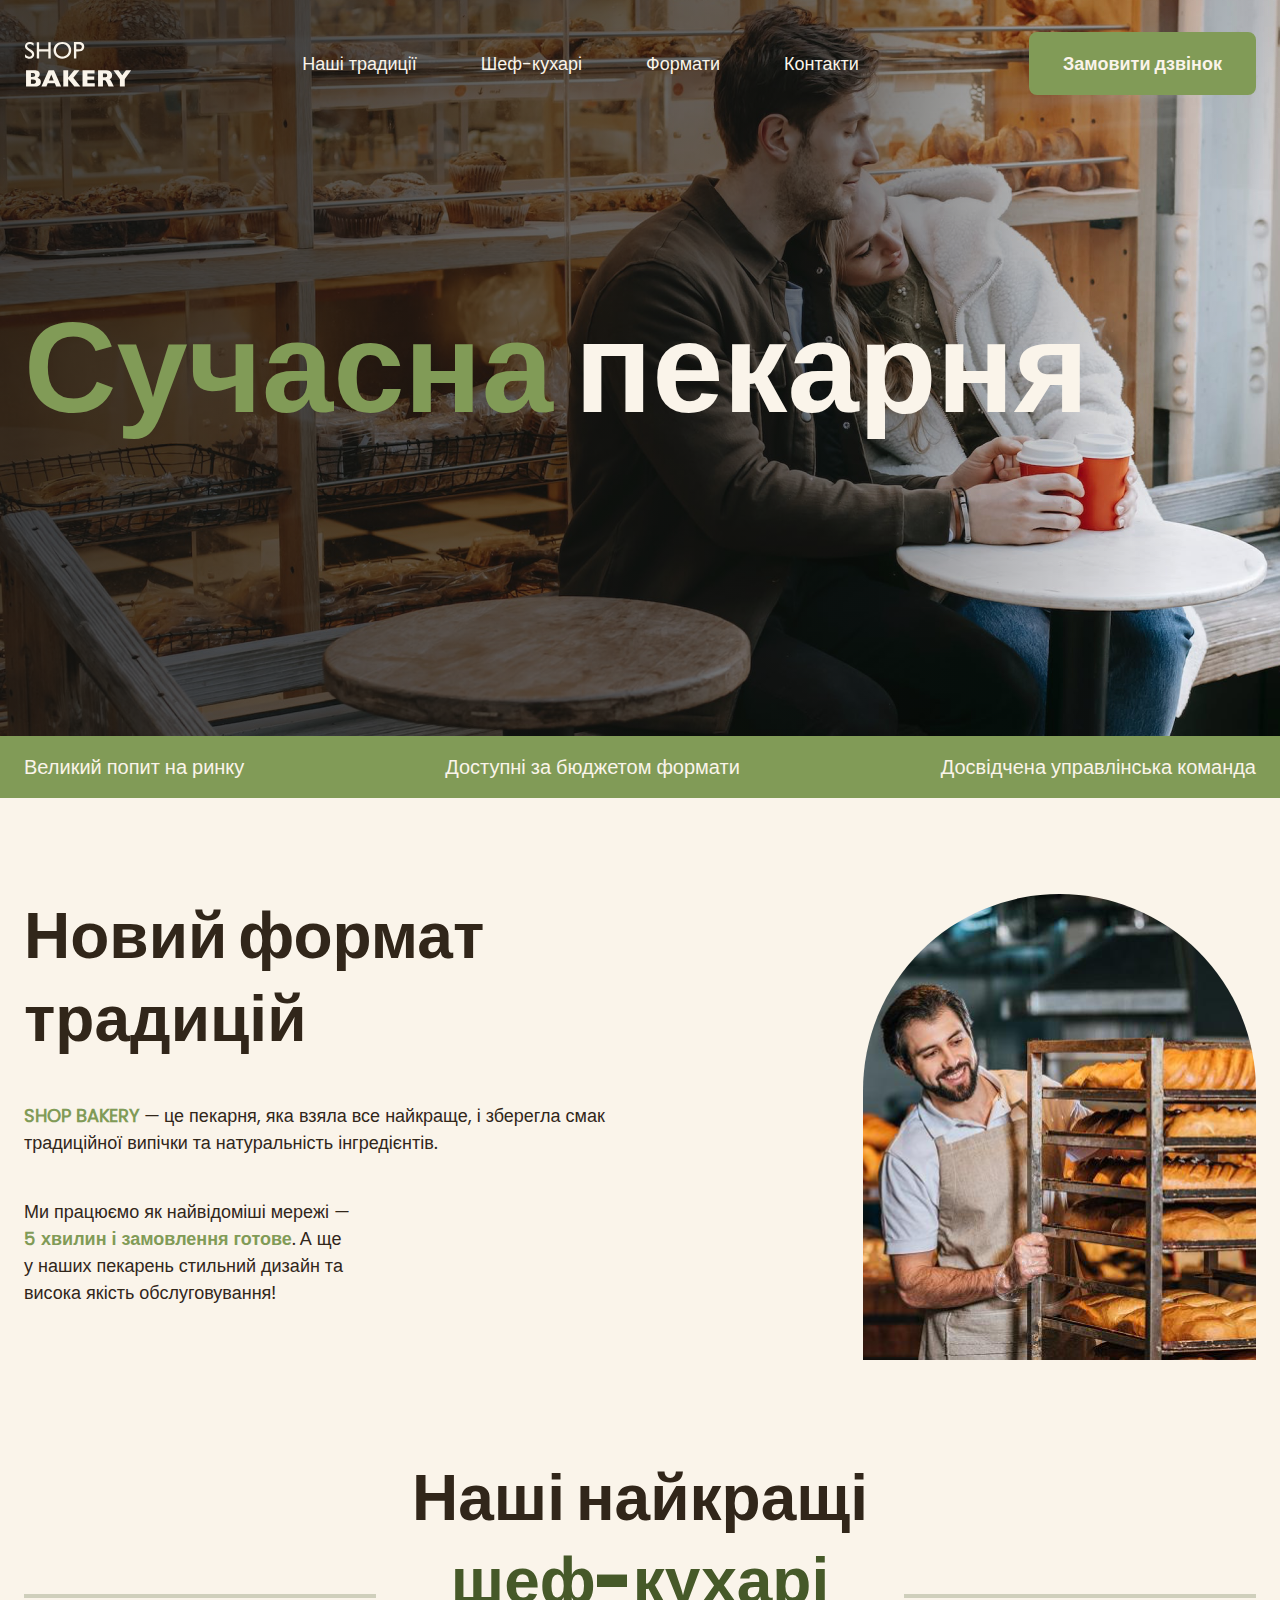
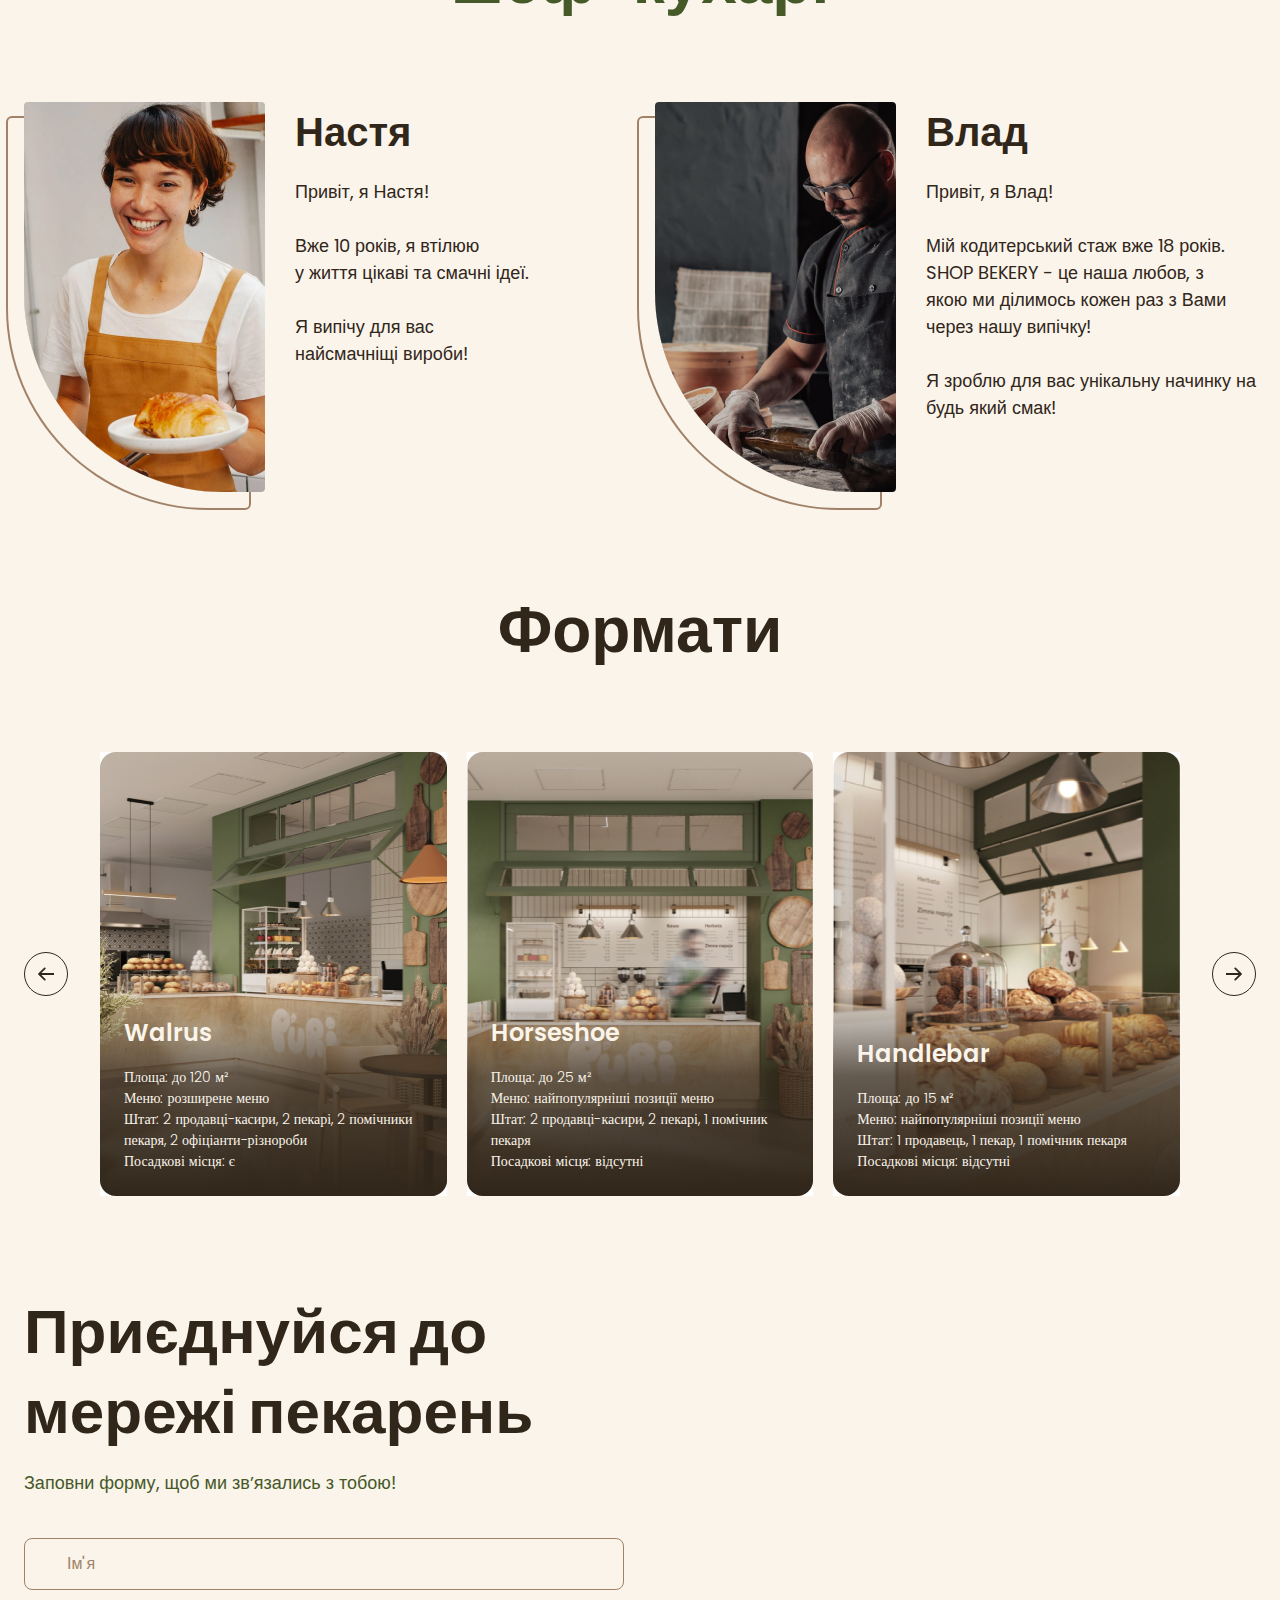
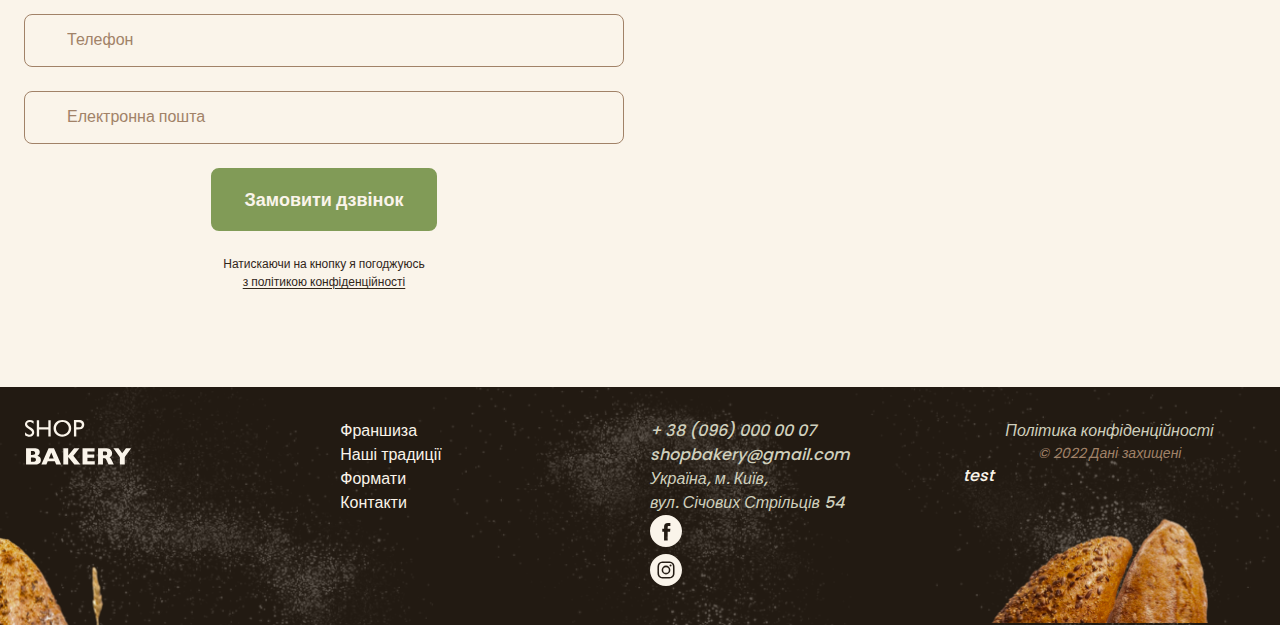
==== index.html @ 49f84b1b "bem methodology for footer section was applyed" ====
<!DOCTYPE html>
<html lang="uk">
  <head>
    <meta charset="UTF-8" />
    <meta http-equiv="X-UA-Compatible" content="IE-edge" />
    <meta name="viewport" content="width=device-width, initial-scale=1.0" />
    <title>Bakery</title>
    <!-- <link rel="stylesheet" href="./css/reset.css" /> -->
    <link rel="stylesheet" href="./css/main.min.css" />
  </head>
  <body>
    <header class="header">
      <div class="container">
        <div class="header__container">
          <nav class="header__nav">
            <a href="/">
              <img src="./images/logo.svg" alt="logo" />
            </a>
            <ul class="header__menu">
              <li class="link">
                <a href="#traditions-section">Наші традиції</a>
              </li>
              <li class="link"><a href="#chefs-section">Шеф-кухарі</a></li>
              <li class="link"><a href="#formats-section">Формати</a></li>
              <li class="link"><a href="#contact-section">Контакти</a></li>
            </ul>
          </nav>
          <button class="button modal-button-open" type="button">
            Замовити дзвінок
          </button>
        </div>
      </div>
    </header>
    <main>
      <section class="hero-section">
        <div class="container">
          <h1 class="hero-section__title">
            <span class="color-brand-light">Сучасна</span> пекарня
          </h1>
        </div>
      </section>
      <section class="advantages-section">
        <div class="container">
          <h2 class="visually-hidden">Наші переваги</h2>
          <ul class="advantages-section__list">
            <li class="advantages-section__item">
              <a href="#">Великий попит на ринку</a>
            </li>
            <li class="advantages-section__item">
              <a href="#">Доступні за бюджетом формати</a>
            </li>
            <li class="advantages-section__item">
              <a href="#">Досвідчена управлінська команда</a>
            </li>
          </ul>
        </div>
      </section>
      <section class="section traditions-section" id="traditions-section">
        <div class="container">
          <div class="traditions-content">
            <div class="traditions-content__text">
              <h2 class="section__title">
                Новий формат традицій
              </h2>
              <p class="section__text traditions-content__text--width600px">
                <span class="color-brand-light uppercase semi-bold"
                  >shop bakery</span
                >
                — це пекарня, яка взяла все найкраще, і зберегла смак
                традиційної випічки та натуральність інгредієнтів.
              </p>
              <p class="section__text traditions-content__text--width330px">
                Ми працюємо як найвідоміші мережі —
                <span class="color-brand-light semi-bold"
                  >5 хвилин і замовлення готове</span
                >. А ще у наших пекарень стильний дизайн та висока якість
                обслуговування!
              </p>
            </div>
            <img
              class="traditions-content__image"
              src="./images/baker-man.png"
              alt="baker-man"
            />
          </div>
        </div>
      </section>
      <section class="section chefs-section" id="chefs-section">
        <div class="container">
          <h2 class="section__title chefs-section__title">
            Наші найкращі <br />
            <span class="chefs-section__title--color-brand-dark"
              >шеф-кухарі</span
            >
          </h2>
          <ul class="section__text chefs-section__list">
            <li class="chefs-section__item">
              <article class="chef-card">
                <img
                  class="chef-card__photo"
                  src="./images/image nastya.jpg"
                  alt="nastya-chef"
                />
                <div>
                  <h3 class="chef-card__title">Настя</h3>
                  <p class="chef-card__text">Привіт, я Настя!</p>
                  <p class="chef-card__text">
                    Вже 10 років, я втілюю <br />
                    у життя цікаві та смачні ідеї.
                  </p>
                  <p class="chef-card__text">
                    Я випічу для вас <br />
                    найсмачніщі вироби!
                  </p>
                </div>
              </article>
            </li>
            <li class="chefs-section__item">
              <article class="chef-card">
                <img
                  class="chef-card__photo"
                  src="./images/image vlad.jpg"
                  alt="vlad-chef"
                />
                <div>
                  <h3 class="chef-card__title">Влад</h3>
                  <p class="chef-card__text">Привіт, я Влад!</p>
                  <p class="chef-card__text">
                    Мій кодитерський стаж вже 18 років. SHOP BEKERY - це наша
                    любов, з <br />
                    якою ми ділимось кожен раз з Вами <br />
                    через нашу випічку!
                  </p>
                  <p class="chef-card__text">
                    Я зроблю для вас унікальну начинку на будь який смак!
                  </p>
                </div>
              </article>
            </li>
          </ul>
        </div>
      </section>
      <section class="section formats-section" id="formats-section">
        <div class="container">
          <h2 class="section__title formats-section__title">Формати</h2>
          <div class="formats-section__container">
            <button class="carousel-button" type="button">
              <svg class="carousel-arrow" width="16" height="16">
                <use href="./images/icons-sprite.svg#icon-arrow"></use>
              </svg>
            </button>
            <ul class="formats-section__list">
              <li class="formats-section__item">
                <article class="format-card">
                  <img
                    class="format-card__image"
                    src="./images/PURI1.jpg"
                    alt="Walrus"
                  />
                  <h4 class="format-card__title" lang="en">Walrus</h4>
                  <ul class="format-card__text">
                    <li>Площа: до 120 м&sup2;</li>
                    <li>Меню: розширене меню</li>
                    <li>
                      Штат: 2 продавці-касири, 2 пекарі, 2 помічники пекаря, 2
                      офіціанти-різнороби
                    </li>
                    <li>Посадкові місця: є</li>
                  </ul>
                </article>
              </li>
              <li class="formats-section__item">
                <article class="format-card">
                  <img
                    class="format-card__image"
                    src="./images/PURI2.jpg"
                    alt="Horseshoe"
                  />
                  <h4 class="format-card__title" lang="en">Horseshoe</h4>
                  <ul class="format-card__text">
                    <li>Площа: до 25 м&sup2;</li>
                    <li>Меню: найпопулярніші позиції меню</li>
                    <li>
                      Штат: 2 продавці-касири, 2 пекарі, 1 помічник пекаря
                    </li>
                    <li>Посадкові місця: відсутні</li>
                  </ul>
                </article>
              </li>
              <li class="formats-section__item">
                <article class="format-card">
                  <img
                    class="format-card__image"
                    src="./images/PURI3.jpg"
                    alt="Handlebar"
                  />
                  <h4 class="format-card__title" lang="en">Handlebar</h4>
                  <ul class="format-card__text">
                    <li>Площа: до 15 м&sup2;</li>
                    <li>Меню: найпопулярніші позиції меню</li>
                    <li>Штат: 1 продавець, 1 пекар, 1 помічник пекаря</li>
                    <li>Посадкові місця: відсутні</li>
                  </ul>
                </article>
              </li>
            </ul>
            <button class="carousel-button next" type="button">
              <svg class="carousel-arrow" width="16" height="16">
                <use href="./images/icons-sprite.svg#icon-arrow"></use>
              </svg>
            </button>
          </div>
        </div>
      </section>
      <section class="section contact-section" id="contact-section">
        <div class="container">
          <div class="contact-section__container">
            <div class="contact-section__form">
              <h2 class="section__title contact-section__title">
                Приєднуйся до мережі пекарень
              </h2>
              <p
                class="section__text contact-section__text contact-section__text--color-brand-dark"
              >
                Заповни форму, щоб ми звʼязались з тобою!
              </p>
              <form name="contact-form" autocomplete="off">
                <div class="contact-section__form-field input">
                  <label class="input__label visually-hidden" for="user-name"
                    >Ім'я</label
                  >
                  <input
                    class="input__control"
                    type="text"
                    name="user-name"
                    id="user-name"
                    placeholder="Ім'я"
                    minlength="2"
                    maxlength="20"
                    required
                  />
                </div>
                <div class="contact-section__form-field input">
                  <label class="input__label visually-hidden" for="user-tel"
                    >Телефон</label
                  >
                  <input
                    class="input__control"
                    type="tel:"
                    name="user-tel"
                    id="user-tel"
                    placeholder="Телефон"
                    required
                  />
                </div>
                <div class="contact-section__form-field input">
                  <label class="input__label visually-hidden" for="user-email"
                    >Електронна пошта</label
                  >
                  <input
                    class="input__control"
                    type="email"
                    name="user-email"
                    id="user-email"
                    placeholder="Електронна пошта"
                    required
                  />
                </div>
                <button class="button contact-section__button" type="submit">
                  Замовити дзвінок
                </button>
                <p class="form-terms">
                  Натискаючи на кнопку я погоджуюсь
                  <a class="form-terms__link" href="#" target="_blank"
                    >з політикою конфіденційності</a
                  >
                </p>
              </form>
            </div>
            <iframe
              class="contact-section__map"
              src="https://www.google.com/maps/embed?pb=!1m18!1m12!1m3!1d2540.1638712576514!2d30.488658576255975!3d50.45667308691602!2m3!1f0!2f0!3f0!3m2!1i1024!2i768!4f13.1!3m3!1m2!1s0x40d4ce637bfe1717%3A0x5370c2254ad1b952!2z0YPQuy4g0KHQtdGH0LXQstGL0YUg0KHRgtGA0LXQu9GM0YbQvtCyLCA1NCwg0JrQuNC10LIsIDAyMDAw!5e0!3m2!1sru!2sua!4v1700818498158!5m2!1sru!2sua"
              width="603"
              height="595"
              style="border: 0;"
              allowfullscreen=""
              loading="lazy"
              referrerpolicy="no-referrer-when-downgrade"
            ></iframe>
          </div>
        </div>
      </section>
    </main>
    <footer class="footer">
      <div class="container">
        <div class="footer__container">
          <nav class="footer__nav">
            <div class="footer__logo">
              <a href="/">
                <img src="./images/logo.svg" alt="logo" />
              </a>
            </div>
            <ul class="footer__menu">
              <li><a href="#" target="_blank">Франшиза</a></li>
              <li><a href="#traditions-section">Наші традиції</a></li>
              <li><a href="#formats-section">Формати</a></li>
              <li><a href="#contact-section">Контакти</a></li>
            </ul>
          </nav>
          <address class="footer__address">
            <ul class="footer__address-list">
              <li>
                <a class="footer__address-link" href="tel:+380960000007"
                  >+ 38 (096) 000 00 07</a
                >
              </li>
              <li lang="en">
                <a class="footer__address-link" href="mailto:shopbakery@gmail.com"
                  >shopbakery@gmail.com</a
                >
              </li>
              <li>
                <a
                  class="footer__address-link"
                  href="https://maps.app.goo.gl/jxz8nroeP9KBY1YF8"
                  target="_blank"
                >
                  Україна, м. Київ, <br />
                  вул. Січових Стрільців 54
                </a>
              </li>
              <li lang="en">
                <a href="#">
                  <svg class="footer__address-icon" width="32" haight="32">
                    <use href="./images/icons-sprite.svg#icon-facebook"></use>
                  </svg>
                </a>
              </li>
              <li lang="en">
                <a href="#">
                  <svg class="footer__address-icon" width="32" haight="32">
                    <use href="./images/icons-sprite.svg#icon-instagram"></use>
                  </svg>
                </a>
              </li>
            </ul>
            <div class="footer__address-info">
              <p class="footer__address-text">
                <a class="footer__address-link" href="#" target="_blank"
                  >Політика конфіденційності</a
                >
              </p>
              <p class="footer__address-text-data">© 2022 Дані захищені</p>
              <a href="./test.html" target="_blank">test</a>
            </div>
          </address>
        </div>
      </div>
    </footer>

    <div class="backdrop is-hidden">
      <div class="modal">
        <button class="modal-button-close" type="button">Close</button>
        <h2 class="section__title modal__title centered">Замовити дзвінок</h2>
        <p class="section__text modal__text modal__text--color-brand-dark centered">
          Залишіть заявку та наш спеціаліст зв'яжеться з Вами!
        </p>
        <form name="modal-form" autocomplete="off">
          <div class="modal__form-field input">
            <label class="input__label visually-hidden" for="user-name"
              >Ім'я</label
            >
            <input
              class="input__control"
              type="text"
              name="user-name"
              id="user-name"
              placeholder="Ім'я"
              minlength="2"
              maxlength="20"
              required
            />
          </div>
          <div class="modal__form-field input">
            <label class="input__label visually-hidden" for="user-tel"
              >Телефон</label
            >
            <input
              class="input__control"
              type="tel"
              name="user-tel"
              id="user-tel"
              placeholder="Телефон"
              pattern="^\+[0-9]{12}"
              required
            />
          </div>
          <div class="modal__form-field input">
            <label class="input__label visually-hidden" for="user-email"
              >Електронна пошта</label
            >
            <input
              class="input__control"
              type="email"
              name="user-email"
              id="user-email"
              placeholder="Електронна пошта"
              required
            />
          </div>
          <button class="button modal__button" type="submit">
            Замовити дзвінок
          </button>
          <p class="form-terms">
            Натискаючи на кнопку я погоджуюсь
            <a class="form-terms__link" href="#" target="_blank"
              >з політикою конфіденційності</a
            >
          </p>
        </form>
      </div>
    </div>

    <script src="./js/modal.js"></script>
  </body>
</html>
---- css/main.min.css ----
*{padding:0;margin:0;border:0}*,*:before,*:after,*::before,*::after{box-sizing:border-box}:focus,:active{outline:none}a:focus,a:active{outline:none}input,button,textarea{outline:none;border:none;font-family:inherit}input::-ms-clear{display:none}button{cursor:pointer;font-family:inherit;color:inherit}button::-moz-focus-inner{padding:0;border:0}a,a:visited{display:inline-block;text-decoration:none;font-family:inherit}a:hover{text-decoration:none}ul,ol,li{margin:0;padding:0;list-style-type:none}img{vertical-align:top}html,body{height:100%;width:100%;font-size:100%;line-height:1;-ms-text-size-adjust:100%;-webkit-text-size-adjust:100%}h1,h2,h3,h4,h5,h6{font-weight:inherit;font-size:inherit}* ::after ::before{box-sizing:border-box}body{font-family:"Poppins-Medium",sans-serif;font-size:16px;font-weight:500;line-height:1.5;font-style:normal;letter-spacing:0em;text-align:left;color:var(--color-primary-dark);background-color:var(--color-primary-normal)}a{color:var(--color-primary-normal);display:inline-block}@font-face{font-family:"Poppins-Medium";src:url(../fonts/);src:url(../fonts/Poppins-Medium.eot?#iefix) format("embedded-opentype"),url(../fonts/Poppins-Medium.otf) format("otf"),url(../fonts/Poppins-Medium.svg#Poppins-Medium) format("svg"),url(../fonts/Poppins-Medium.ttf) format("truetype"),url(../fonts/Poppins-Medium.woff) format("woff"),url(../fonts/Poppins-Medium.woff2) format("woff2")}@font-face{font-family:"Poppins-Light";src:url(../fonts/Poppins-Light.eot);src:url(../fonts/Poppins-Light.eot?#iefix) format("embedded-opentype"),url(../fonts/Poppins-Light.otf) format("otf"),url(../fonts/Poppins-Light.svg#Poppins-Light) format("svg"),url(../fonts/Poppins-Light.ttf) format("truetype"),url(../fonts/Poppins-Light.woff) format("woff"),url(../fonts/Poppins-Light.woff2) format("woff2")}@font-face{font-family:"Poppins-Regular";src:url(../fonts/Poppins-Regular.eot);src:url(../fonts/Poppins-Regular.eot?#iefix) format("embedded-opentype"),url(../fonts/Poppins-Regular.otf) format("otf"),url(../fonts/Poppins-Regular.svg#Poppins-Regular) format("svg"),url(../fonts/Poppins-Regular.ttf) format("truetype"),url(../fonts/Poppins-Regular.woff) format("woff"),url(../fonts/Poppins-Regular.woff2) format("woff2")}@font-face{font-family:"Poppins-SemiBold";src:url(../fonts/Poppins-SemiBold.eot);src:url(../fonts/Poppins-SemiBold.eot?#iefix) format("embedded-opentype"),url(../fonts/Poppins-SemiBold.otf) format("otf"),url(../fonts/Poppins-SemiBold.svg#Poppins-SemiBold) format("svg"),url(../fonts/Poppins-SemiBold.ttf) format("truetype"),url(../fonts/Poppins-SemiBold.woff) format("woff"),url(../fonts/Poppins-SemiBold.woff2) format("woff2")}@font-face{font-family:"Poppins-Black";src:url(../fonts/Poppins-Black.eot);src:url(../fonts/Poppins-Black.eot?#iefix) format("embedded-opentype"),url(../fonts/Poppins-Black.otf) format("otf"),url(../fonts/Poppins-Black.svg#Poppins-Black) format("svg"),url(../fonts/Poppins-Black.ttf) format("truetype"),url(../fonts/Poppins-Black.woff) format("woff"),url(../fonts/Poppins-Black.woff2) format("woff2")}@font-face{font-family:"Roboto-Regular";src:url(../fonts/Roboto-Regular.eot);src:url(../fonts/Roboto-Regular.eot?#iefix) format("embedded-opentype"),url(../fonts/Roboto-Regular.otf) format("otf"),url(../fonts/Roboto-Regular.svg#Roboto-Regular) format("svg"),url(../fonts/Roboto-Regular.ttf) format("truetype"),url(../fonts/Roboto-Regular.woff) format("woff"),url(../fonts/Roboto-Regular.woff2) format("woff2")}@font-face{font-family:"Gill-Sans-Bold";src:url(../fonts/Gill-Sans-Bold.eot);src:url(../fonts/Gill-Sans-Bold.eot?#iefix) format("embedded-opentype"),url(../fonts/Gill-Sans-Bold.otf) format("otf"),url(../fonts/Gill-Sans-Bold.svg#Gill-Sans-Bold) format("svg"),url(../fonts/Gill-Sans-Bold.ttf) format("truetype"),url(../fonts/Gill-Sans-Bold.woff) format("woff"),url(../fonts/Gill-Sans-Bold.woff2) format("woff2")}@font-face{font-family:"Gill-Sans-Regular";src:url(../fonts/Gill-Sans-Regular.eot);src:url(../fonts/Gill-Sans-Regular.eot?#iefix) format("embedded-opentype"),url(../fonts/Gill-Sans-Regular.otf) format("otf"),url(../fonts/Gill-Sans-Regular.svg#Gill-Sans-Regular) format("svg"),url(../fonts/Gill-Sans-Regular.ttf) format("truetype"),url(../fonts/Gill-Sans-Regular.woff) format("woff"),url(../fonts/Gill-Sans-Regular.woff2) format("woff2")}@font-face{font-family:"Gill-Sans-SemiBold";src:url(../fonts/Gill-Sans-SemiBold.eot);src:url(../fonts/Gill-Sans-SemiBold.eot?#iefix) format("embedded-opentype"),url(../fonts/Gill-Sans-SemiBold.otf) format("otf"),url(../fonts/Gill-Sans-SemiBold.svg#Gill-Sans-SemiBold) format("svg"),url(../fonts/Gill-Sans-SemiBold.ttf) format("truetype"),url(../fonts/Gill-Sans-SemiBold.woff) format("woff"),url(../fonts/Gill-Sans-SemiBold.woff2) format("woff2")}@font-face{font-family:"Inter-Regular";src:url(../fonts/Inter-Regular.eot);src:url(../fonts/Inter-Regular.eot?#iefix) format("embedded-opentype"),url(../fonts/Inter-Regular.otf) format("otf"),url(../fonts/Inter-Regular.svg#Inter-Regular) format("svg"),url(../fonts/Inter-Regular.ttf) format("truetype"),url(../fonts/Inter-Regular.woff) format("woff"),url(../fonts/Inter-Regular.woff2) format("woff2")}@font-face{font-family:"Gilroy-Medium";src:url(../fonts/Gilroy-Medium.eot);src:url(../fonts/Gilroy-Medium.eot?#iefix) format("embedded-opentype"),url(../fonts/Gilroy-Medium.otf) format("otf"),url(../fonts/Gilroy-Medium.svg#Gilroy-Medium) format("svg"),url(../fonts/Gilroy-Medium.ttf) format("truetype"),url(../fonts/Gilroy-Medium.woff) format("woff"),url(../fonts/Gilroy-Medium.woff2) format("woff2")}:root{--color-brand-light: #819b57;--color-brand-dark: #465929;--color-primary-dark: #31261a;--color-primary-normal: #faf4ea;--color-primary-light: #cfcfbc;--color-secondary-light: #a18268}.visually-hidden{position:absolute;left:-10000px;top:auto;width:1px;height:1px;overflow:hidden}.uppercase{text-transform:uppercase}.color-brand-light{color:var(--color-brand-light)}.color-brand-dark{color:var(--color-brand-dark)}.semi-bold{font-weight:600}.centered{text-align:center}.button{display:flex;align-items:flex-start;padding:16px 32px;gap:10px;background-color:var(--color-brand-light);border-radius:8px;border:2px solid var(--color-brand-light);font-family:"Poppins-SemiBold",sans-serif;font-size:18px;font-weight:600;text-align:center;color:var(--color-primary-normal);cursor:pointer}.carousel-button{display:flex;align-items:center;justify-content:center;width:44px;height:44px;flex-shrink:0;padding:0;background-color:rgba(0,0,0,0);border-radius:50%;border:1px solid var(--color-primary-dark);cursor:pointer;fill:var(--color-primary-dark)}.carousel-button.next{transform:rotate(180deg)}.carousel-arrow{width:16px;height:16px}.carousel-button:hover{background-color:var(--color-primary-dark);fill:var(--color-primary-normal)}.link{color:var(--color-primary-dark);text-decoration:none;cursor:pointer;transition:color .3s}.chef-card{display:flex;gap:30px}.chef-card__photo{border-radius:4px 4px 4px 200px;box-shadow:-16px 16px 0 0 var(--color-primary-normal),-16px 16px 0 2px var(--color-secondary-light)}.chef-card__title{margin-bottom:16px;font-family:"Poppins-SemiBold",sans-serif;font-weight:600;font-size:40px;line-height:60px;color:var(--color-primary-dark)}.chef-card__text{font-family:"Poppins-Regular",sans-serif;font-weight:400;font-size:18px;line-height:27px;color:var(--color-primary-dark)}.chef-card__text{margin-bottom:27px}.chef-card__text:last-child{margin-bottom:0}.format-card{position:relative;height:444px;padding:24px;display:flex;flex-direction:column;justify-content:end;background-image:linear-gradient(180deg, rgba(49, 38, 26, 0) 55.21%, rgba(49, 38, 26, 0.71) 72.92%, var(--color-primary-dark) 100%);border-radius:16px;transition:transform .3s}.format-card:hover{transform:scale(1.05)}.format-card__image{position:absolute;z-index:-1;top:0;left:0;width:100%;height:100%}.format-card__title{margin-bottom:16px;font-family:"Poppins-SemiBold";font-size:24px;font-weight:600;color:var(--color-primary-normal)}.format-card__text{font-family:"Poppins-Light";font-size:14px;font-weight:300;color:var(--color-primary-normal)}.input__label{display:block}.input__control{padding:16px 42px;width:100%;border:1px solid var(--color-secondary-light);border-radius:8px;font-size:16px;line-height:1.17;background-color:rgba(0,0,0,0)}.input__control:focus{border-color:var(--color-brand-light);outline:none}.input__control::-moz-placeholder{color:var(--color-secondary-light);font-size:16px;line-height:1.17}.input__control::placeholder{color:var(--color-secondary-light);font-size:16px;line-height:1.17}.input__control:focus::-moz-placeholder{color:var(--color-primary-dark)}.input__control:focus::placeholder{color:var(--color-primary-dark)}.form-terms{font-size:12px;line-height:1.5;font-weight:400;color:var(--color-primary-dark);max-width:220px;margin:0 auto;text-align:center}.form-terms__link{font-size:12px;line-height:1.5;font-weight:400;color:var(--color-primary-dark);display:block;text-decoration:underline;text-underline-offset:2px;cursor:pointer;transition:color .3s}.header{position:absolute;top:0;left:0;width:100%;padding-top:32px}.header__container{display:flex;align-items:center;gap:40px}.header__nav{display:flex;align-items:center;flex-grow:1;gap:40px}.header__menu{display:flex;gap:64px;flex-grow:1;justify-content:center}.header__menu li{font-family:"Poppins-Regular",sans-serif;font-size:18px;font-weight:400;text-align:center;color:var(--color-primary-normal)}.header__menu li :hover{color:var(--color-brand-light)}.container{width:100%;max-width:1298px;margin:0 auto;padding:0 24px}.section{padding:48px 0}.section__title{font-family:"Poppins-Black",sans-serif;font-size:64px;font-weight:900;line-height:1.3;color:var(--color-primary-dark)}.section__text{font-family:"Poppins-Regular",sans-serif;font-size:18px;font-weight:400;line-height:27px}.hero-section{background-image:linear-gradient(102.76deg, rgba(18, 18, 17, 0.78) 2.03%, rgba(18, 18, 17, 0.6) 58.46%, rgba(18, 18, 17, 0) 90.36%),url(../images/title.png);background-repeat:no-repeat;background-position:center top;background-size:cover}.hero-section__title{font-family:"Poppins-Black",sans-serif;font-size:128px;font-weight:900;color:var(--color-primary-normal);padding:272px 0}.advantages-section{background-color:var(--color-brand-light);margin-bottom:48px;padding:16px 0}.advantages-section__list{display:flex;justify-content:space-between;gap:40px}.advantages-section__item{font-family:"Poppins-Light",sans-serif;font-size:20px;font-weight:300;color:var(--color-primary-normal)}.advantages-section__item :hover{color:var(--color-brand-dark)}.traditions-section .traditions-content{display:flex;gap:40px;justify-content:space-between}.traditions-section .traditions-content__text{flex-basis:710px}.traditions-section .traditions-content__text--width600px{width:600px}.traditions-section .traditions-content__text--width330px{width:330px}.traditions-section .traditions-content__text .section__title{margin-bottom:42px}.traditions-section .traditions-content__text p{margin-bottom:42px}.traditions-section .traditions-content__image{border-color:var(--color-secondary-light);border-radius:400px 400px 0 0}.chefs-section__title{margin:0 auto;margin-bottom:80px;text-align:center;position:relative}.chefs-section__title--color-brand-dark{color:var(--color-brand-dark)}.chefs-section__title::before{content:"";display:block;width:352px;border:2px solid var(--color-primary-light);position:absolute;left:0;bottom:24px}.chefs-section__title::after{content:"";display:block;width:352px;border:2px solid var(--color-primary-light);position:absolute;right:0;bottom:24px}.chefs-section__list{display:flex;gap:40px 30px;flex-wrap:wrap}.chefs-section__item{flex-basis:calc((100% - 30px)/2)}.formats-section__title{margin-bottom:80px;text-align:center;color:var(--color-primary-dark)}.formats-section__container{display:flex;gap:32px;align-items:center}.formats-section__list{display:flex;flex-wrap:wrap;gap:20px}.formats-section__item{flex-basis:calc((100% - 40px)/3)}.contact-section{padding-bottom:96px}.contact-section__container{display:flex;gap:32px}.contact-section__form{flex-basis:calc((100% - 32px)/2)}.contact-section__title{margin-bottom:16px;font-size:62px}.contact-section__text{margin-bottom:42px}.contact-section__text--color-brand-dark{color:var(--color-brand-dark)}.contact-section__map{flex-basis:calc((100% - 32px)/2);flex-shrink:0;border-radius:16px}.contact-section__form-field{margin-bottom:24px}.contact-section__button{display:block;margin:0 auto 24px}.contact-section__button:hover{background-color:rgba(0,0,0,0);color:var(--color-brand-dark)}.footer{background-color:var(--color-primary-dark);background-image:url(../images/footer-background.png);background-repeat:no-repeat;background-size:cover;background-position:center;padding:32px 0;position:relative}.footer::before{content:"";background-image:url(../images/decor-bread-small.png);width:180px;height:120px;background-size:100%;background-repeat:no-repeat;position:absolute;left:0;bottom:0}.footer::after{content:"";background-image:url(../images/decor-bread-large.png);width:380px;height:190px;background-size:100%;background-repeat:no-repeat;position:absolute;right:0;bottom:0}.footer__container{display:flex;gap:20px}.footer__nav{flex-basis:50%;display:flex;gap:20px}.footer__logo{flex-grow:1}.footer__menu{flex-grow:1}.footer__address{flex-basis:50%;display:flex;gap:20px}.footer__address-list{flex-basis:50%}.footer__address-link{color:var(--color-primary-light);font-size:16px;font-weight:300}.footer__address-link:hover{color:var(--color-brand-dark)}.footer__address-icon{fill:var(--color-primary-normal);width:32px;height:32px}.footer__address-icon:hover{fill:var(--color-brand-light)}.footer__address-info{flex-basis:50%}.footer__address-text{font-family:"Poppins-Light",sans-serif;font-size:16px;font-weight:300;text-align:center;color:var(--color-primary-normal)}.footer__address-text:hover{font-family:"Poppins-SemiBold",sans-serif;color:var(--color-brand-dark)}.footer__address-text-data{font-family:"Poppins-Regular",sans-serif;font-size:14px;font-weight:400;text-align:center;color:var(--color-secondary-light)}.backdrop{position:fixed;top:0;bottom:0;left:0;right:0;background-color:rgba(0,0,0,.5);display:flex;align-items:center;justify-content:center;padding:20px 0;transition:opacity .3s,visibility .3s}.is-hidden{opacity:0;visibility:hidden;pointer-events:none}.modal{width:100%;max-width:880px;height:100%;max-height:880px;border-radius:32px;padding:70px 128px 70px 128px;background-color:var(--color-primary-normal);position:relative;overflow-y:auto}.modal__title{font-size:60px;text-align:center}.modal__text{margin-bottom:72px}.modal__text--color-brand-dark{color:var(--color-brand-dark)}.modal__form-field{margin-bottom:32px}.modal__button{display:block;margin:0 auto 24px}.modal__button:hover{background-color:rgba(0,0,0,0);color:var(--color-brand-dark)}.modal-button-close{position:absolute;top:40px;right:40px}/*# sourceMappingURL=main.min.css.map */
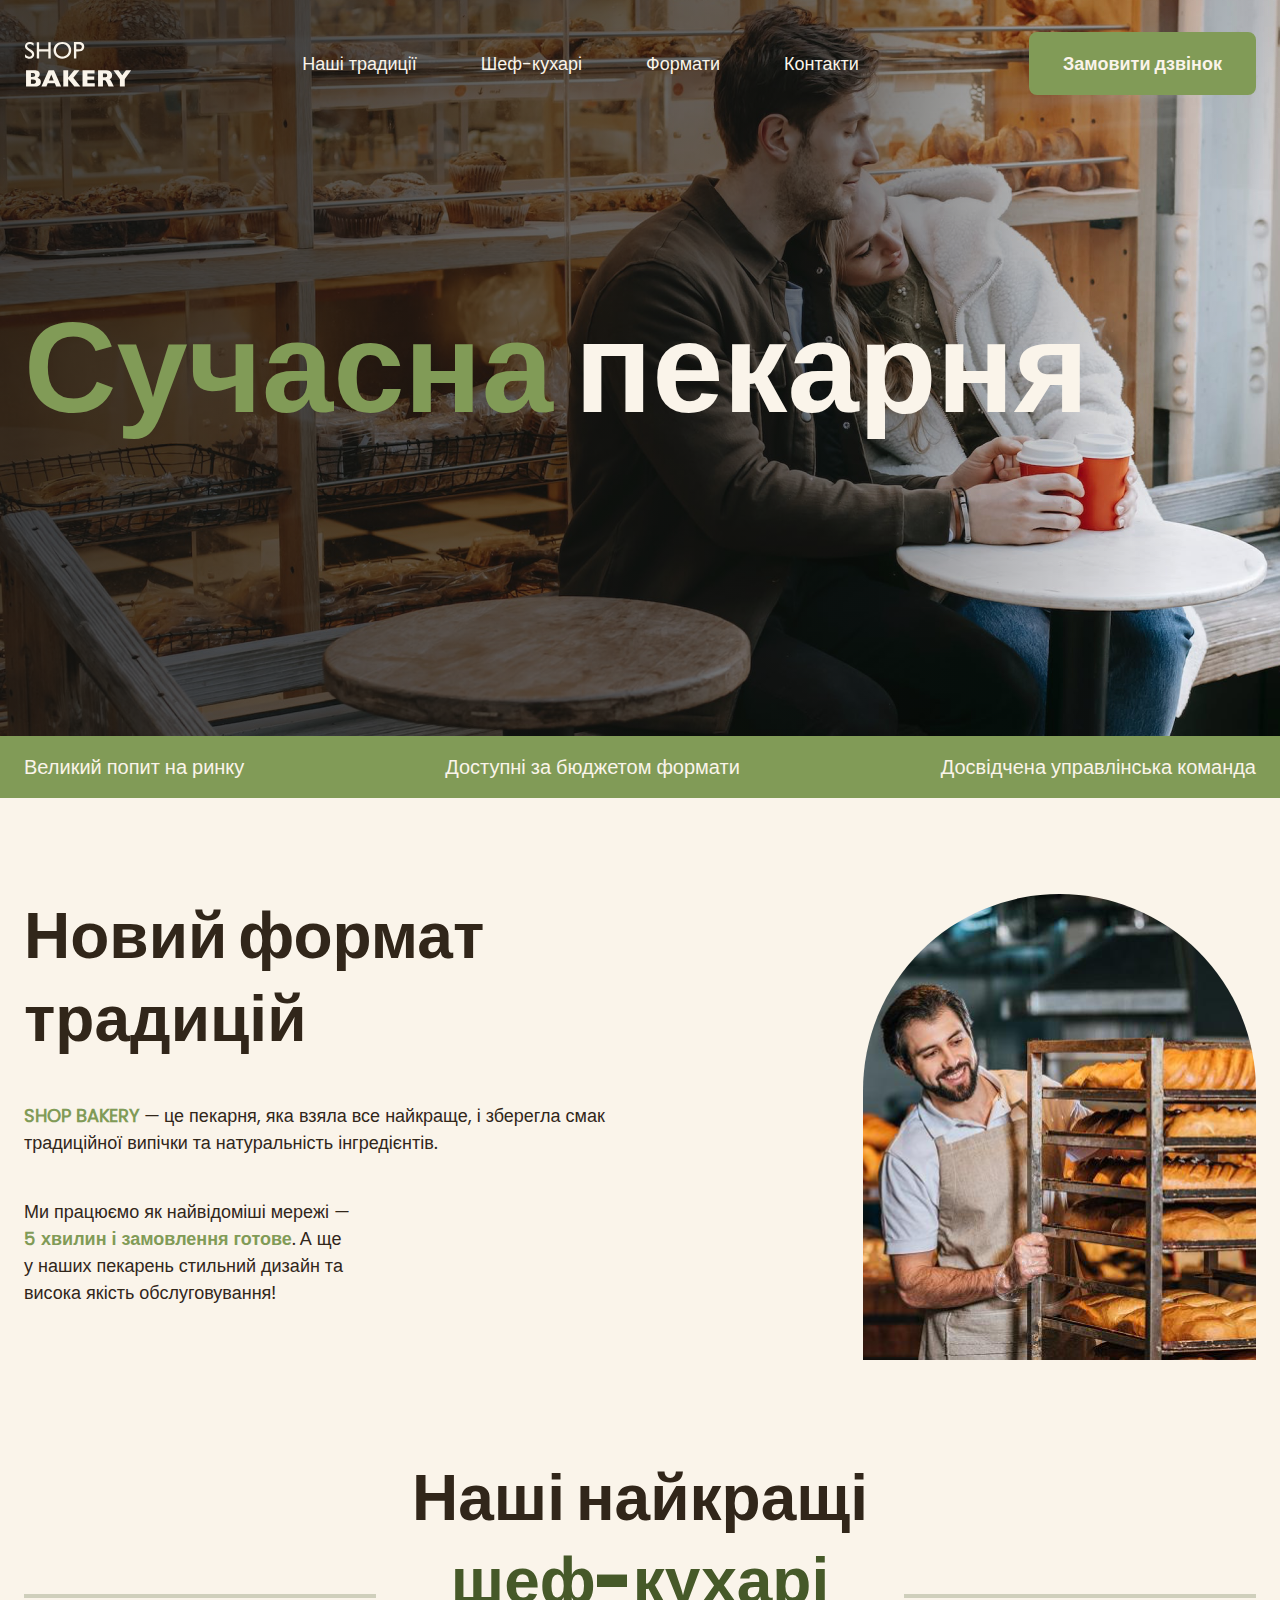
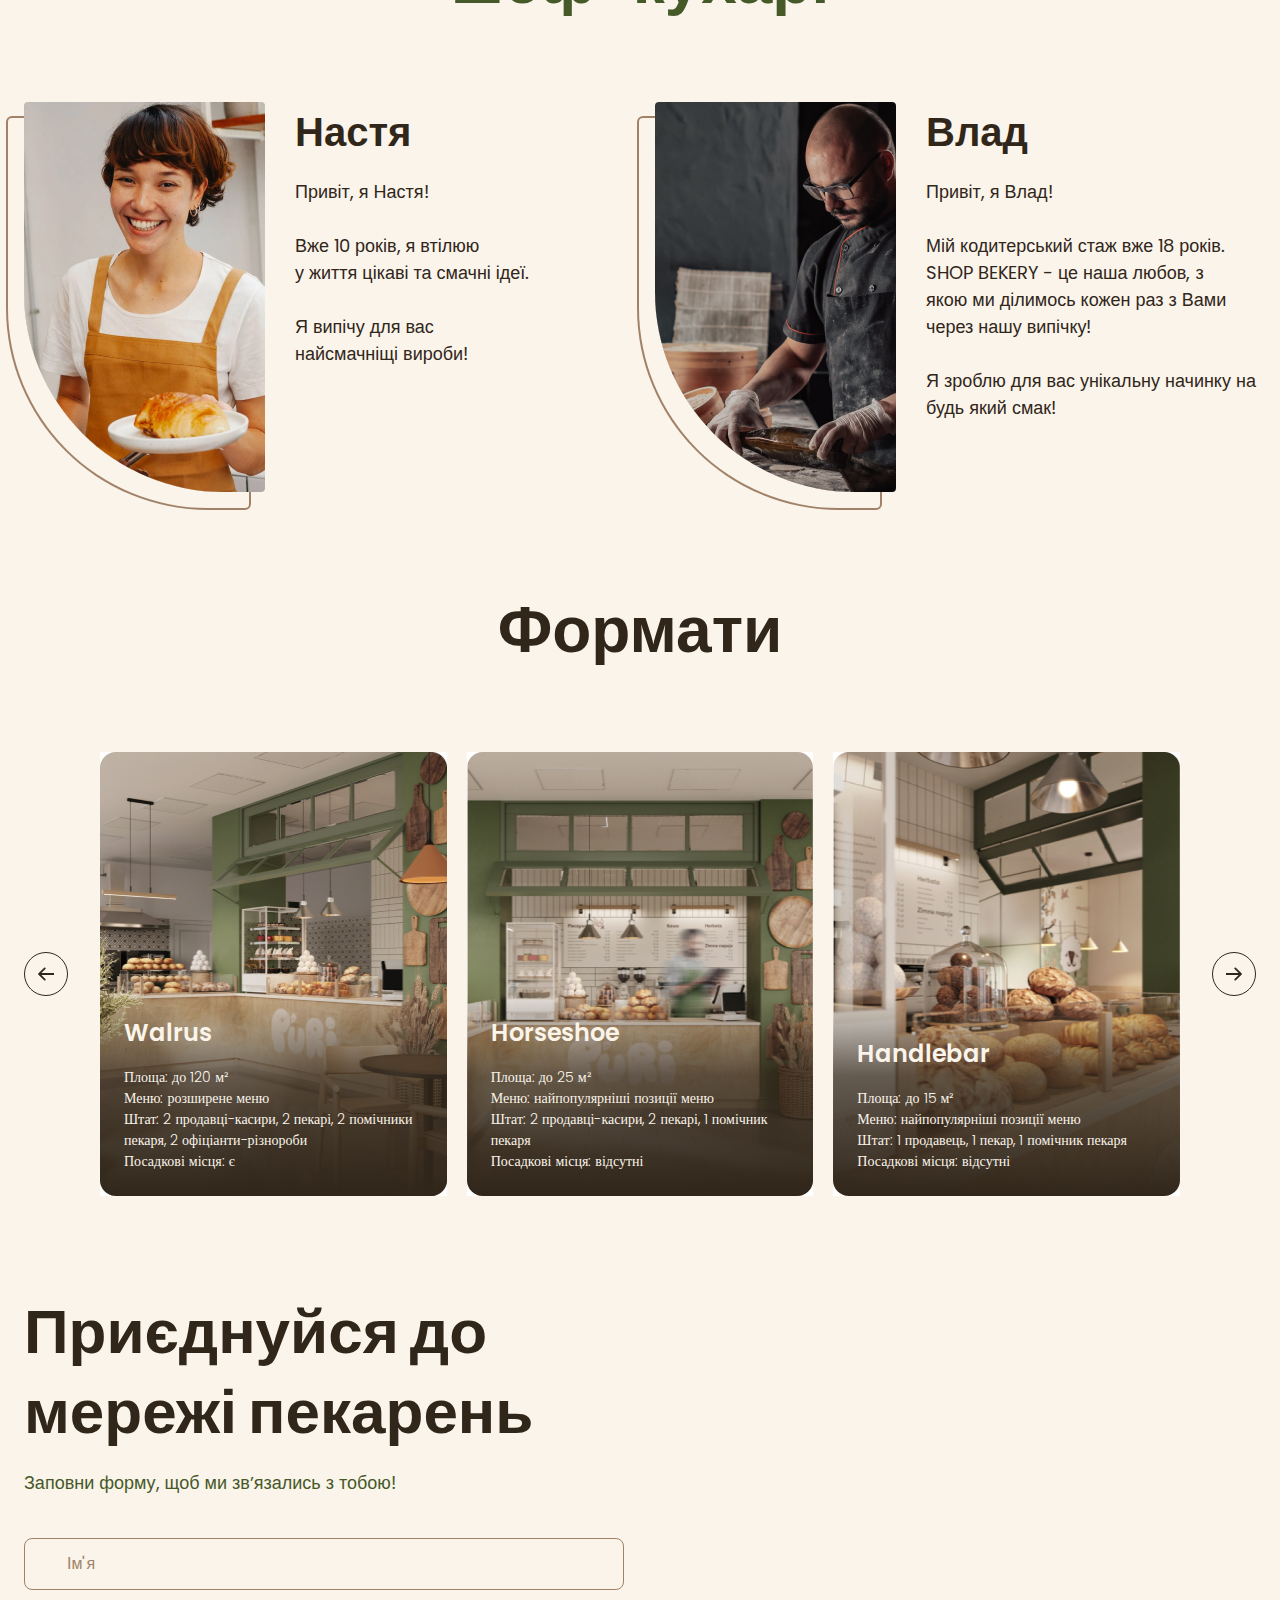
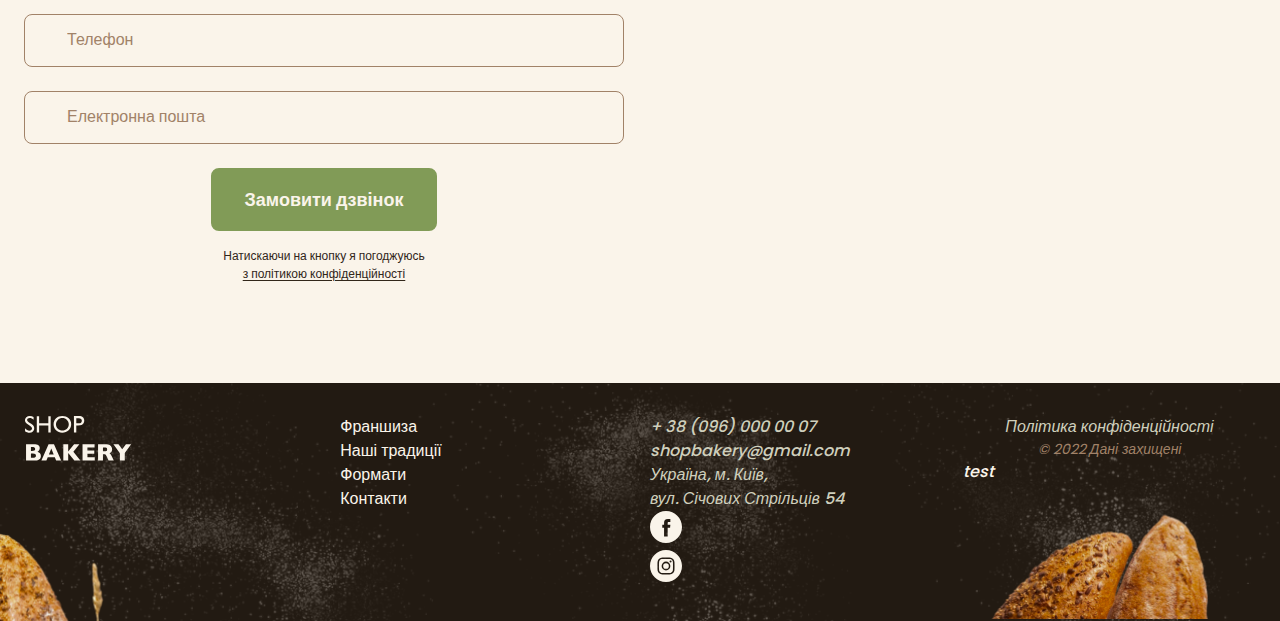
==== commit 282c82e8: "class modal-batton-close was renamed" ====
--- a/index.html
+++ b/index.html
@@ -315,7 +315,9 @@
                 >
               </li>
               <li lang="en">
-                <a class="footer__address-link" href="mailto:shopbakery@gmail.com"
+                <a
+                  class="footer__address-link"
+                  href="mailto:shopbakery@gmail.com"
                   >shopbakery@gmail.com</a
                 >
               </li>
@@ -362,7 +364,9 @@
       <div class="modal">
         <button class="modal-button-close" type="button">Close</button>
         <h2 class="section__title modal__title centered">Замовити дзвінок</h2>
-        <p class="section__text modal__text modal__text--color-brand-dark centered">
+        <p
+          class="section__text modal__text modal__text--color-brand-dark centered"
+        >
           Залишіть заявку та наш спеціаліст зв'яжеться з Вами!
         </p>
         <form name="modal-form" autocomplete="off">
--- a/css/main.min.css
+++ b/css/main.min.css
@@ -1 +1 @@
-*{padding:0;margin:0;border:0}*,*:before,*:after,*::before,*::after{box-sizing:border-box}:focus,:active{outline:none}a:focus,a:active{outline:none}input,button,textarea{outline:none;border:none;font-family:inherit}input::-ms-clear{display:none}button{cursor:pointer;font-family:inherit;color:inherit}button::-moz-focus-inner{padding:0;border:0}a,a:visited{display:inline-block;text-decoration:none;font-family:inherit}a:hover{text-decoration:none}ul,ol,li{margin:0;padding:0;list-style-type:none}img{vertical-align:top}html,body{height:100%;width:100%;font-size:100%;line-height:1;-ms-text-size-adjust:100%;-webkit-text-size-adjust:100%}h1,h2,h3,h4,h5,h6{font-weight:inherit;font-size:inherit}* ::after ::before{box-sizing:border-box}body{font-family:"Poppins-Medium",sans-serif;font-size:16px;font-weight:500;line-height:1.5;font-style:normal;letter-spacing:0em;text-align:left;color:var(--color-primary-dark);background-color:var(--color-primary-normal)}a{color:var(--color-primary-normal);display:inline-block}@font-face{font-family:"Poppins-Medium";src:url(../fonts/);src:url(../fonts/Poppins-Medium.eot?#iefix) format("embedded-opentype"),url(../fonts/Poppins-Medium.otf) format("otf"),url(../fonts/Poppins-Medium.svg#Poppins-Medium) format("svg"),url(../fonts/Poppins-Medium.ttf) format("truetype"),url(../fonts/Poppins-Medium.woff) format("woff"),url(../fonts/Poppins-Medium.woff2) format("woff2")}@font-face{font-family:"Poppins-Light";src:url(../fonts/Poppins-Light.eot);src:url(../fonts/Poppins-Light.eot?#iefix) format("embedded-opentype"),url(../fonts/Poppins-Light.otf) format("otf"),url(../fonts/Poppins-Light.svg#Poppins-Light) format("svg"),url(../fonts/Poppins-Light.ttf) format("truetype"),url(../fonts/Poppins-Light.woff) format("woff"),url(../fonts/Poppins-Light.woff2) format("woff2")}@font-face{font-family:"Poppins-Regular";src:url(../fonts/Poppins-Regular.eot);src:url(../fonts/Poppins-Regular.eot?#iefix) format("embedded-opentype"),url(../fonts/Poppins-Regular.otf) format("otf"),url(../fonts/Poppins-Regular.svg#Poppins-Regular) format("svg"),url(../fonts/Poppins-Regular.ttf) format("truetype"),url(../fonts/Poppins-Regular.woff) format("woff"),url(../fonts/Poppins-Regular.woff2) format("woff2")}@font-face{font-family:"Poppins-SemiBold";src:url(../fonts/Poppins-SemiBold.eot);src:url(../fonts/Poppins-SemiBold.eot?#iefix) format("embedded-opentype"),url(../fonts/Poppins-SemiBold.otf) format("otf"),url(../fonts/Poppins-SemiBold.svg#Poppins-SemiBold) format("svg"),url(../fonts/Poppins-SemiBold.ttf) format("truetype"),url(../fonts/Poppins-SemiBold.woff) format("woff"),url(../fonts/Poppins-SemiBold.woff2) format("woff2")}@font-face{font-family:"Poppins-Black";src:url(../fonts/Poppins-Black.eot);src:url(../fonts/Poppins-Black.eot?#iefix) format("embedded-opentype"),url(../fonts/Poppins-Black.otf) format("otf"),url(../fonts/Poppins-Black.svg#Poppins-Black) format("svg"),url(../fonts/Poppins-Black.ttf) format("truetype"),url(../fonts/Poppins-Black.woff) format("woff"),url(../fonts/Poppins-Black.woff2) format("woff2")}@font-face{font-family:"Roboto-Regular";src:url(../fonts/Roboto-Regular.eot);src:url(../fonts/Roboto-Regular.eot?#iefix) format("embedded-opentype"),url(../fonts/Roboto-Regular.otf) format("otf"),url(../fonts/Roboto-Regular.svg#Roboto-Regular) format("svg"),url(../fonts/Roboto-Regular.ttf) format("truetype"),url(../fonts/Roboto-Regular.woff) format("woff"),url(../fonts/Roboto-Regular.woff2) format("woff2")}@font-face{font-family:"Gill-Sans-Bold";src:url(../fonts/Gill-Sans-Bold.eot);src:url(../fonts/Gill-Sans-Bold.eot?#iefix) format("embedded-opentype"),url(../fonts/Gill-Sans-Bold.otf) format("otf"),url(../fonts/Gill-Sans-Bold.svg#Gill-Sans-Bold) format("svg"),url(../fonts/Gill-Sans-Bold.ttf) format("truetype"),url(../fonts/Gill-Sans-Bold.woff) format("woff"),url(../fonts/Gill-Sans-Bold.woff2) format("woff2")}@font-face{font-family:"Gill-Sans-Regular";src:url(../fonts/Gill-Sans-Regular.eot);src:url(../fonts/Gill-Sans-Regular.eot?#iefix) format("embedded-opentype"),url(../fonts/Gill-Sans-Regular.otf) format("otf"),url(../fonts/Gill-Sans-Regular.svg#Gill-Sans-Regular) format("svg"),url(../fonts/Gill-Sans-Regular.ttf) format("truetype"),url(../fonts/Gill-Sans-Regular.woff) format("woff"),url(../fonts/Gill-Sans-Regular.woff2) format("woff2")}@font-face{font-family:"Gill-Sans-SemiBold";src:url(../fonts/Gill-Sans-SemiBold.eot);src:url(../fonts/Gill-Sans-SemiBold.eot?#iefix) format("embedded-opentype"),url(../fonts/Gill-Sans-SemiBold.otf) format("otf"),url(../fonts/Gill-Sans-SemiBold.svg#Gill-Sans-SemiBold) format("svg"),url(../fonts/Gill-Sans-SemiBold.ttf) format("truetype"),url(../fonts/Gill-Sans-SemiBold.woff) format("woff"),url(../fonts/Gill-Sans-SemiBold.woff2) format("woff2")}@font-face{font-family:"Inter-Regular";src:url(../fonts/Inter-Regular.eot);src:url(../fonts/Inter-Regular.eot?#iefix) format("embedded-opentype"),url(../fonts/Inter-Regular.otf) format("otf"),url(../fonts/Inter-Regular.svg#Inter-Regular) format("svg"),url(../fonts/Inter-Regular.ttf) format("truetype"),url(../fonts/Inter-Regular.woff) format("woff"),url(../fonts/Inter-Regular.woff2) format("woff2")}@font-face{font-family:"Gilroy-Medium";src:url(../fonts/Gilroy-Medium.eot);src:url(../fonts/Gilroy-Medium.eot?#iefix) format("embedded-opentype"),url(../fonts/Gilroy-Medium.otf) format("otf"),url(../fonts/Gilroy-Medium.svg#Gilroy-Medium) format("svg"),url(../fonts/Gilroy-Medium.ttf) format("truetype"),url(../fonts/Gilroy-Medium.woff) format("woff"),url(../fonts/Gilroy-Medium.woff2) format("woff2")}:root{--color-brand-light: #819b57;--color-brand-dark: #465929;--color-primary-dark: #31261a;--color-primary-normal: #faf4ea;--color-primary-light: #cfcfbc;--color-secondary-light: #a18268}.visually-hidden{position:absolute;left:-10000px;top:auto;width:1px;height:1px;overflow:hidden}.uppercase{text-transform:uppercase}.color-brand-light{color:var(--color-brand-light)}.color-brand-dark{color:var(--color-brand-dark)}.semi-bold{font-weight:600}.centered{text-align:center}.button{display:flex;align-items:flex-start;padding:16px 32px;gap:10px;background-color:var(--color-brand-light);border-radius:8px;border:2px solid var(--color-brand-light);font-family:"Poppins-SemiBold",sans-serif;font-size:18px;font-weight:600;text-align:center;color:var(--color-primary-normal);cursor:pointer}.carousel-button{display:flex;align-items:center;justify-content:center;width:44px;height:44px;flex-shrink:0;padding:0;background-color:rgba(0,0,0,0);border-radius:50%;border:1px solid var(--color-primary-dark);cursor:pointer;fill:var(--color-primary-dark)}.carousel-button.next{transform:rotate(180deg)}.carousel-arrow{width:16px;height:16px}.carousel-button:hover{background-color:var(--color-primary-dark);fill:var(--color-primary-normal)}.link{color:var(--color-primary-dark);text-decoration:none;cursor:pointer;transition:color .3s}.chef-card{display:flex;gap:30px}.chef-card__photo{border-radius:4px 4px 4px 200px;box-shadow:-16px 16px 0 0 var(--color-primary-normal),-16px 16px 0 2px var(--color-secondary-light)}.chef-card__title{margin-bottom:16px;font-family:"Poppins-SemiBold",sans-serif;font-weight:600;font-size:40px;line-height:60px;color:var(--color-primary-dark)}.chef-card__text{font-family:"Poppins-Regular",sans-serif;font-weight:400;font-size:18px;line-height:27px;color:var(--color-primary-dark)}.chef-card__text{margin-bottom:27px}.chef-card__text:last-child{margin-bottom:0}.format-card{position:relative;height:444px;padding:24px;display:flex;flex-direction:column;justify-content:end;background-image:linear-gradient(180deg, rgba(49, 38, 26, 0) 55.21%, rgba(49, 38, 26, 0.71) 72.92%, var(--color-primary-dark) 100%);border-radius:16px;transition:transform .3s}.format-card:hover{transform:scale(1.05)}.format-card__image{position:absolute;z-index:-1;top:0;left:0;width:100%;height:100%}.format-card__title{margin-bottom:16px;font-family:"Poppins-SemiBold";font-size:24px;font-weight:600;color:var(--color-primary-normal)}.format-card__text{font-family:"Poppins-Light";font-size:14px;font-weight:300;color:var(--color-primary-normal)}.input__label{display:block}.input__control{padding:16px 42px;width:100%;border:1px solid var(--color-secondary-light);border-radius:8px;font-size:16px;line-height:1.17;background-color:rgba(0,0,0,0)}.input__control:focus{border-color:var(--color-brand-light);outline:none}.input__control::-moz-placeholder{color:var(--color-secondary-light);font-size:16px;line-height:1.17}.input__control::placeholder{color:var(--color-secondary-light);font-size:16px;line-height:1.17}.input__control:focus::-moz-placeholder{color:var(--color-primary-dark)}.input__control:focus::placeholder{color:var(--color-primary-dark)}.form-terms{font-size:12px;line-height:1.5;font-weight:400;color:var(--color-primary-dark);max-width:220px;margin:0 auto;text-align:center}.form-terms__link{font-size:12px;line-height:1.5;font-weight:400;color:var(--color-primary-dark);display:block;text-decoration:underline;text-underline-offset:2px;cursor:pointer;transition:color .3s}.header{position:absolute;top:0;left:0;width:100%;padding-top:32px}.header__container{display:flex;align-items:center;gap:40px}.header__nav{display:flex;align-items:center;flex-grow:1;gap:40px}.header__menu{display:flex;gap:64px;flex-grow:1;justify-content:center}.header__menu li{font-family:"Poppins-Regular",sans-serif;font-size:18px;font-weight:400;text-align:center;color:var(--color-primary-normal)}.header__menu li :hover{color:var(--color-brand-light)}.container{width:100%;max-width:1298px;margin:0 auto;padding:0 24px}.section{padding:48px 0}.section__title{font-family:"Poppins-Black",sans-serif;font-size:64px;font-weight:900;line-height:1.3;color:var(--color-primary-dark)}.section__text{font-family:"Poppins-Regular",sans-serif;font-size:18px;font-weight:400;line-height:27px}.hero-section{background-image:linear-gradient(102.76deg, rgba(18, 18, 17, 0.78) 2.03%, rgba(18, 18, 17, 0.6) 58.46%, rgba(18, 18, 17, 0) 90.36%),url(../images/title.png);background-repeat:no-repeat;background-position:center top;background-size:cover}.hero-section__title{font-family:"Poppins-Black",sans-serif;font-size:128px;font-weight:900;color:var(--color-primary-normal);padding:272px 0}.advantages-section{background-color:var(--color-brand-light);margin-bottom:48px;padding:16px 0}.advantages-section__list{display:flex;justify-content:space-between;gap:40px}.advantages-section__item{font-family:"Poppins-Light",sans-serif;font-size:20px;font-weight:300;color:var(--color-primary-normal)}.advantages-section__item :hover{color:var(--color-brand-dark)}.traditions-section .traditions-content{display:flex;gap:40px;justify-content:space-between}.traditions-section .traditions-content__text{flex-basis:710px}.traditions-section .traditions-content__text--width600px{width:600px}.traditions-section .traditions-content__text--width330px{width:330px}.traditions-section .traditions-content__text .section__title{margin-bottom:42px}.traditions-section .traditions-content__text p{margin-bottom:42px}.traditions-section .traditions-content__image{border-color:var(--color-secondary-light);border-radius:400px 400px 0 0}.chefs-section__title{margin:0 auto;margin-bottom:80px;text-align:center;position:relative}.chefs-section__title--color-brand-dark{color:var(--color-brand-dark)}.chefs-section__title::before{content:"";display:block;width:352px;border:2px solid var(--color-primary-light);position:absolute;left:0;bottom:24px}.chefs-section__title::after{content:"";display:block;width:352px;border:2px solid var(--color-primary-light);position:absolute;right:0;bottom:24px}.chefs-section__list{display:flex;gap:40px 30px;flex-wrap:wrap}.chefs-section__item{flex-basis:calc((100% - 30px)/2)}.formats-section__title{margin-bottom:80px;text-align:center;color:var(--color-primary-dark)}.formats-section__container{display:flex;gap:32px;align-items:center}.formats-section__list{display:flex;flex-wrap:wrap;gap:20px}.formats-section__item{flex-basis:calc((100% - 40px)/3)}.contact-section{padding-bottom:96px}.contact-section__container{display:flex;gap:32px}.contact-section__form{flex-basis:calc((100% - 32px)/2)}.contact-section__title{margin-bottom:16px;font-size:62px}.contact-section__text{margin-bottom:42px}.contact-section__text--color-brand-dark{color:var(--color-brand-dark)}.contact-section__map{flex-basis:calc((100% - 32px)/2);flex-shrink:0;border-radius:16px}.contact-section__form-field{margin-bottom:24px}.contact-section__button{display:block;margin:0 auto 24px}.contact-section__button:hover{background-color:rgba(0,0,0,0);color:var(--color-brand-dark)}.footer{background-color:var(--color-primary-dark);background-image:url(../images/footer-background.png);background-repeat:no-repeat;background-size:cover;background-position:center;padding:32px 0;position:relative}.footer::before{content:"";background-image:url(../images/decor-bread-small.png);width:180px;height:120px;background-size:100%;background-repeat:no-repeat;position:absolute;left:0;bottom:0}.footer::after{content:"";background-image:url(../images/decor-bread-large.png);width:380px;height:190px;background-size:100%;background-repeat:no-repeat;position:absolute;right:0;bottom:0}.footer__container{display:flex;gap:20px}.footer__nav{flex-basis:50%;display:flex;gap:20px}.footer__logo{flex-grow:1}.footer__menu{flex-grow:1}.footer__address{flex-basis:50%;display:flex;gap:20px}.footer__address-list{flex-basis:50%}.footer__address-link{color:var(--color-primary-light);font-size:16px;font-weight:300}.footer__address-link:hover{color:var(--color-brand-dark)}.footer__address-icon{fill:var(--color-primary-normal);width:32px;height:32px}.footer__address-icon:hover{fill:var(--color-brand-light)}.footer__address-info{flex-basis:50%}.footer__address-text{font-family:"Poppins-Light",sans-serif;font-size:16px;font-weight:300;text-align:center;color:var(--color-primary-normal)}.footer__address-text:hover{font-family:"Poppins-SemiBold",sans-serif;color:var(--color-brand-dark)}.footer__address-text-data{font-family:"Poppins-Regular",sans-serif;font-size:14px;font-weight:400;text-align:center;color:var(--color-secondary-light)}.backdrop{position:fixed;top:0;bottom:0;left:0;right:0;background-color:rgba(0,0,0,.5);display:flex;align-items:center;justify-content:center;padding:20px 0;transition:opacity .3s,visibility .3s}.is-hidden{opacity:0;visibility:hidden;pointer-events:none}.modal{width:100%;max-width:880px;height:100%;max-height:880px;border-radius:32px;padding:70px 128px 70px 128px;background-color:var(--color-primary-normal);position:relative;overflow-y:auto}.modal__title{font-size:60px;text-align:center}.modal__text{margin-bottom:72px}.modal__text--color-brand-dark{color:var(--color-brand-dark)}.modal__form-field{margin-bottom:32px}.modal__button{display:block;margin:0 auto 24px}.modal__button:hover{background-color:rgba(0,0,0,0);color:var(--color-brand-dark)}.modal-button-close{position:absolute;top:40px;right:40px}/*# sourceMappingURL=main.min.css.map */+*{padding:0;margin:0;border:0}*,*:before,*:after,*::before,*::after{box-sizing:border-box}:focus,:active{outline:none}a:focus,a:active{outline:none}input,button,textarea{outline:none;border:none;font-family:inherit}input::-ms-clear{display:none}button{cursor:pointer;font-family:inherit;color:inherit}button::-moz-focus-inner{padding:0;border:0}a,a:visited{display:inline-block;text-decoration:none;font-family:inherit}a:hover{text-decoration:none}ul,ol,li{margin:0;padding:0;list-style-type:none}img{vertical-align:top}html,body{height:100%;width:100%;font-size:100%;line-height:1;-ms-text-size-adjust:100%;-webkit-text-size-adjust:100%}h1,h2,h3,h4,h5,h6{font-weight:inherit;font-size:inherit}* ::after ::before{box-sizing:border-box}body{font-family:"Poppins-Medium",sans-serif;font-size:16px;font-weight:500;line-height:1.5;font-style:normal;letter-spacing:0em;text-align:left;color:var(--color-primary-dark);background-color:var(--color-primary-normal)}a{color:var(--color-primary-normal);display:inline-block}@font-face{font-family:"Poppins-Medium";src:url(../fonts/);src:url(../fonts/Poppins-Medium.eot?#iefix) format("embedded-opentype"),url(../fonts/Poppins-Medium.otf) format("otf"),url(../fonts/Poppins-Medium.svg#Poppins-Medium) format("svg"),url(../fonts/Poppins-Medium.ttf) format("truetype"),url(../fonts/Poppins-Medium.woff) format("woff"),url(../fonts/Poppins-Medium.woff2) format("woff2")}@font-face{font-family:"Poppins-Light";src:url(../fonts/Poppins-Light.eot);src:url(../fonts/Poppins-Light.eot?#iefix) format("embedded-opentype"),url(../fonts/Poppins-Light.otf) format("otf"),url(../fonts/Poppins-Light.svg#Poppins-Light) format("svg"),url(../fonts/Poppins-Light.ttf) format("truetype"),url(../fonts/Poppins-Light.woff) format("woff"),url(../fonts/Poppins-Light.woff2) format("woff2")}@font-face{font-family:"Poppins-Regular";src:url(../fonts/Poppins-Regular.eot);src:url(../fonts/Poppins-Regular.eot?#iefix) format("embedded-opentype"),url(../fonts/Poppins-Regular.otf) format("otf"),url(../fonts/Poppins-Regular.svg#Poppins-Regular) format("svg"),url(../fonts/Poppins-Regular.ttf) format("truetype"),url(../fonts/Poppins-Regular.woff) format("woff"),url(../fonts/Poppins-Regular.woff2) format("woff2")}@font-face{font-family:"Poppins-SemiBold";src:url(../fonts/Poppins-SemiBold.eot);src:url(../fonts/Poppins-SemiBold.eot?#iefix) format("embedded-opentype"),url(../fonts/Poppins-SemiBold.otf) format("otf"),url(../fonts/Poppins-SemiBold.svg#Poppins-SemiBold) format("svg"),url(../fonts/Poppins-SemiBold.ttf) format("truetype"),url(../fonts/Poppins-SemiBold.woff) format("woff"),url(../fonts/Poppins-SemiBold.woff2) format("woff2")}@font-face{font-family:"Poppins-Black";src:url(../fonts/Poppins-Black.eot);src:url(../fonts/Poppins-Black.eot?#iefix) format("embedded-opentype"),url(../fonts/Poppins-Black.otf) format("otf"),url(../fonts/Poppins-Black.svg#Poppins-Black) format("svg"),url(../fonts/Poppins-Black.ttf) format("truetype"),url(../fonts/Poppins-Black.woff) format("woff"),url(../fonts/Poppins-Black.woff2) format("woff2")}@font-face{font-family:"Roboto-Regular";src:url(../fonts/Roboto-Regular.eot);src:url(../fonts/Roboto-Regular.eot?#iefix) format("embedded-opentype"),url(../fonts/Roboto-Regular.otf) format("otf"),url(../fonts/Roboto-Regular.svg#Roboto-Regular) format("svg"),url(../fonts/Roboto-Regular.ttf) format("truetype"),url(../fonts/Roboto-Regular.woff) format("woff"),url(../fonts/Roboto-Regular.woff2) format("woff2")}@font-face{font-family:"Gill-Sans-Bold";src:url(../fonts/Gill-Sans-Bold.eot);src:url(../fonts/Gill-Sans-Bold.eot?#iefix) format("embedded-opentype"),url(../fonts/Gill-Sans-Bold.otf) format("otf"),url(../fonts/Gill-Sans-Bold.svg#Gill-Sans-Bold) format("svg"),url(../fonts/Gill-Sans-Bold.ttf) format("truetype"),url(../fonts/Gill-Sans-Bold.woff) format("woff"),url(../fonts/Gill-Sans-Bold.woff2) format("woff2")}@font-face{font-family:"Gill-Sans-Regular";src:url(../fonts/Gill-Sans-Regular.eot);src:url(../fonts/Gill-Sans-Regular.eot?#iefix) format("embedded-opentype"),url(../fonts/Gill-Sans-Regular.otf) format("otf"),url(../fonts/Gill-Sans-Regular.svg#Gill-Sans-Regular) format("svg"),url(../fonts/Gill-Sans-Regular.ttf) format("truetype"),url(../fonts/Gill-Sans-Regular.woff) format("woff"),url(../fonts/Gill-Sans-Regular.woff2) format("woff2")}@font-face{font-family:"Gill-Sans-SemiBold";src:url(../fonts/Gill-Sans-SemiBold.eot);src:url(../fonts/Gill-Sans-SemiBold.eot?#iefix) format("embedded-opentype"),url(../fonts/Gill-Sans-SemiBold.otf) format("otf"),url(../fonts/Gill-Sans-SemiBold.svg#Gill-Sans-SemiBold) format("svg"),url(../fonts/Gill-Sans-SemiBold.ttf) format("truetype"),url(../fonts/Gill-Sans-SemiBold.woff) format("woff"),url(../fonts/Gill-Sans-SemiBold.woff2) format("woff2")}@font-face{font-family:"Inter-Regular";src:url(../fonts/Inter-Regular.eot);src:url(../fonts/Inter-Regular.eot?#iefix) format("embedded-opentype"),url(../fonts/Inter-Regular.otf) format("otf"),url(../fonts/Inter-Regular.svg#Inter-Regular) format("svg"),url(../fonts/Inter-Regular.ttf) format("truetype"),url(../fonts/Inter-Regular.woff) format("woff"),url(../fonts/Inter-Regular.woff2) format("woff2")}@font-face{font-family:"Gilroy-Medium";src:url(../fonts/Gilroy-Medium.eot);src:url(../fonts/Gilroy-Medium.eot?#iefix) format("embedded-opentype"),url(../fonts/Gilroy-Medium.otf) format("otf"),url(../fonts/Gilroy-Medium.svg#Gilroy-Medium) format("svg"),url(../fonts/Gilroy-Medium.ttf) format("truetype"),url(../fonts/Gilroy-Medium.woff) format("woff"),url(../fonts/Gilroy-Medium.woff2) format("woff2")}:root{--color-brand-light: #819b57;--color-brand-dark: #465929;--color-primary-dark: #31261a;--color-primary-normal: #faf4ea;--color-primary-light: #cfcfbc;--color-secondary-light: #a18268}.visually-hidden{position:absolute;left:-10000px;top:auto;width:1px;height:1px;overflow:hidden}.uppercase{text-transform:uppercase}.color-brand-light{color:var(--color-brand-light)}.color-brand-dark{color:var(--color-brand-dark)}.semi-bold{font-weight:600}.centered{text-align:center}.button{display:flex;align-items:flex-start;padding:16px 32px;gap:10px;background-color:var(--color-brand-light);border-radius:8px;border:2px solid var(--color-brand-light);font-family:"Poppins-SemiBold",sans-serif;font-size:18px;font-weight:600;text-align:center;color:var(--color-primary-normal);cursor:pointer}.carousel-button{display:flex;align-items:center;justify-content:center;width:44px;height:44px;flex-shrink:0;padding:0;background-color:rgba(0,0,0,0);border-radius:50%;border:1px solid var(--color-primary-dark);cursor:pointer;fill:var(--color-primary-dark)}.carousel-button.next{transform:rotate(180deg)}.carousel-arrow{width:16px;height:16px}.carousel-button:hover{background-color:var(--color-primary-dark);fill:var(--color-primary-normal)}.link{color:var(--color-primary-dark);text-decoration:none;cursor:pointer;transition:color .3s}.chef-card{display:flex;gap:30px}.chef-card__photo{border-radius:4px 4px 4px 200px;box-shadow:-16px 16px 0 0 var(--color-primary-normal),-16px 16px 0 2px var(--color-secondary-light)}.chef-card__title{margin-bottom:16px;font-family:"Poppins-SemiBold",sans-serif;font-weight:600;font-size:40px;line-height:60px;color:var(--color-primary-dark)}.chef-card__text{font-family:"Poppins-Regular",sans-serif;font-weight:400;font-size:18px;line-height:27px;color:var(--color-primary-dark)}.chef-card__text{margin-bottom:27px}.chef-card__text:last-child{margin-bottom:0}.format-card{position:relative;height:444px;padding:24px;display:flex;flex-direction:column;justify-content:end;background-image:linear-gradient(180deg, rgba(49, 38, 26, 0) 55.21%, rgba(49, 38, 26, 0.71) 72.92%, var(--color-primary-dark) 100%);border-radius:16px;transition:transform .3s}.format-card:hover{transform:scale(1.05)}.format-card__image{position:absolute;z-index:-1;top:0;left:0;width:100%;height:100%}.format-card__title{margin-bottom:16px;font-family:"Poppins-SemiBold";font-size:24px;font-weight:600;color:var(--color-primary-normal)}.format-card__text{font-family:"Poppins-Light";font-size:14px;font-weight:300;color:var(--color-primary-normal)}.input__label{display:block}.input__control{padding:16px 42px;width:100%;border:1px solid var(--color-secondary-light);border-radius:8px;font-size:16px;line-height:1.17;background-color:rgba(0,0,0,0)}.input__control:focus{border-color:var(--color-brand-light);outline:none}.input__control::-moz-placeholder{color:var(--color-secondary-light);font-size:16px;line-height:1.17}.input__control::placeholder{color:var(--color-secondary-light);font-size:16px;line-height:1.17}.input__control:focus::-moz-placeholder{color:var(--color-primary-dark)}.input__control:focus::placeholder{color:var(--color-primary-dark)}.form-terms{font-size:12px;line-height:1.5;font-weight:400;color:var(--color-primary-dark);max-width:220px;margin:0 auto;text-align:center}.form-terms__link{font-size:12px;line-height:1.5;font-weight:400;color:var(--color-primary-dark);display:block;text-decoration:underline;text-underline-offset:2px;cursor:pointer;transition:color .3s}.header{position:absolute;top:0;left:0;width:100%;padding-top:32px}.header__container{display:flex;align-items:center;gap:40px}.header__nav{display:flex;align-items:center;flex-grow:1;gap:40px}.header__menu{display:flex;gap:64px;flex-grow:1;justify-content:center}.header__menu li{font-family:"Poppins-Regular",sans-serif;font-size:18px;font-weight:400;text-align:center;color:var(--color-primary-normal)}.header__menu li :hover{color:var(--color-brand-light)}.container{width:100%;max-width:1298px;margin:0 auto;padding:0 24px}.section{padding:48px 0}.section__title{font-family:"Poppins-Black",sans-serif;font-size:64px;font-weight:900;line-height:1.3;color:var(--color-primary-dark)}.section__text{font-family:"Poppins-Regular",sans-serif;font-size:18px;font-weight:400;line-height:27px}.hero-section{background-image:linear-gradient(102.76deg, rgba(18, 18, 17, 0.78) 2.03%, rgba(18, 18, 17, 0.6) 58.46%, rgba(18, 18, 17, 0) 90.36%),url(../images/title.png);background-repeat:no-repeat;background-position:center top;background-size:cover}.hero-section__title{font-family:"Poppins-Black",sans-serif;font-size:128px;font-weight:900;color:var(--color-primary-normal);padding:272px 0}.advantages-section{background-color:var(--color-brand-light);margin-bottom:48px;padding:16px 0}.advantages-section__list{display:flex;justify-content:space-between;gap:40px}.advantages-section__item{font-family:"Poppins-Light",sans-serif;font-size:20px;font-weight:300;color:var(--color-primary-normal)}.advantages-section__item :hover{color:var(--color-brand-dark)}.traditions-section .traditions-content{display:flex;gap:40px;justify-content:space-between}.traditions-section .traditions-content__text{flex-basis:710px}.traditions-section .traditions-content__text--width600px{width:600px}.traditions-section .traditions-content__text--width330px{width:330px}.traditions-section .traditions-content__text .section__title{margin-bottom:42px}.traditions-section .traditions-content__text p{margin-bottom:42px}.traditions-section .traditions-content__image{border-color:var(--color-secondary-light);border-radius:400px 400px 0 0}.chefs-section__title{margin:0 auto;margin-bottom:80px;text-align:center;position:relative}.chefs-section__title--color-brand-dark{color:var(--color-brand-dark)}.chefs-section__title::before{content:"";display:block;width:352px;border:2px solid var(--color-primary-light);position:absolute;left:0;bottom:24px}.chefs-section__title::after{content:"";display:block;width:352px;border:2px solid var(--color-primary-light);position:absolute;right:0;bottom:24px}.chefs-section__list{display:flex;gap:40px 30px;flex-wrap:wrap}.chefs-section__item{flex-basis:calc((100% - 30px)/2)}.formats-section__title{margin-bottom:80px;text-align:center;color:var(--color-primary-dark)}.formats-section__container{display:flex;gap:32px;align-items:center}.formats-section__list{display:flex;flex-wrap:wrap;gap:20px}.formats-section__item{flex-basis:calc((100% - 40px)/3)}.contact-section{padding-bottom:96px}.contact-section__container{display:flex;gap:32px}.contact-section__form{flex-basis:calc((100% - 32px)/2)}.contact-section__title{margin-bottom:16px;font-size:62px}.contact-section__text{margin-bottom:42px}.contact-section__text--color-brand-dark{color:var(--color-brand-dark)}.contact-section__map{flex-basis:calc((100% - 32px)/2);flex-shrink:0;border-radius:16px}.contact-section__form-field{margin-bottom:24px}.contact-section__button{display:block;margin:0 auto 16px}.contact-section__button:hover{background-color:rgba(0,0,0,0);color:var(--color-brand-dark)}.footer{background-color:var(--color-primary-dark);background-image:url(../images/footer-background.png);background-repeat:no-repeat;background-size:cover;background-position:center;padding:32px 0;position:relative}.footer::before{content:"";background-image:url(../images/decor-bread-small.png);width:180px;height:120px;background-size:100%;background-repeat:no-repeat;position:absolute;left:0;bottom:0}.footer::after{content:"";background-image:url(../images/decor-bread-large.png);width:380px;height:190px;background-size:100%;background-repeat:no-repeat;position:absolute;right:0;bottom:0}.footer__container{display:flex;gap:20px}.footer__nav{flex-basis:50%;display:flex;gap:20px}.footer__logo{flex-grow:1}.footer__menu{flex-grow:1}.footer__address{flex-basis:50%;display:flex;gap:20px}.footer__address-list{flex-basis:50%}.footer__address-link{color:var(--color-primary-light);font-size:16px;font-weight:300}.footer__address-link:hover{color:var(--color-brand-dark)}.footer__address-icon{fill:var(--color-primary-normal);width:32px;height:32px}.footer__address-icon:hover{fill:var(--color-brand-light)}.footer__address-info{flex-basis:50%}.footer__address-text{font-family:"Poppins-Light",sans-serif;font-size:16px;font-weight:300;text-align:center;color:var(--color-primary-normal)}.footer__address-text:hover{font-family:"Poppins-SemiBold",sans-serif;color:var(--color-brand-dark)}.footer__address-text-data{font-family:"Poppins-Regular",sans-serif;font-size:14px;font-weight:400;text-align:center;color:var(--color-secondary-light)}.backdrop{position:fixed;top:0;bottom:0;left:0;right:0;background-color:rgba(0,0,0,.5);display:flex;align-items:center;justify-content:center;padding:20px 0;transition:opacity .3s,visibility .3s}.backdrop.is-hidden{opacity:0;visibility:hidden;pointer-events:none}.modal{width:100%;max-width:880px;height:100%;max-height:880px;border-radius:32px;padding:70px 128px 70px 128px;background-color:var(--color-primary-normal);position:relative;overflow-y:auto}.modal__title{font-size:60px;text-align:center}.modal__text{margin-bottom:72px}.modal__text--color-brand-dark{color:var(--color-brand-dark)}.modal__form-field{margin-bottom:32px}.modal__button{display:block;margin:0 auto 24px}.modal__button:hover{background-color:rgba(0,0,0,0);color:var(--color-brand-dark)}.modal-button-close{position:absolute;top:40px;right:40px}/*# sourceMappingURL=main.min.css.map */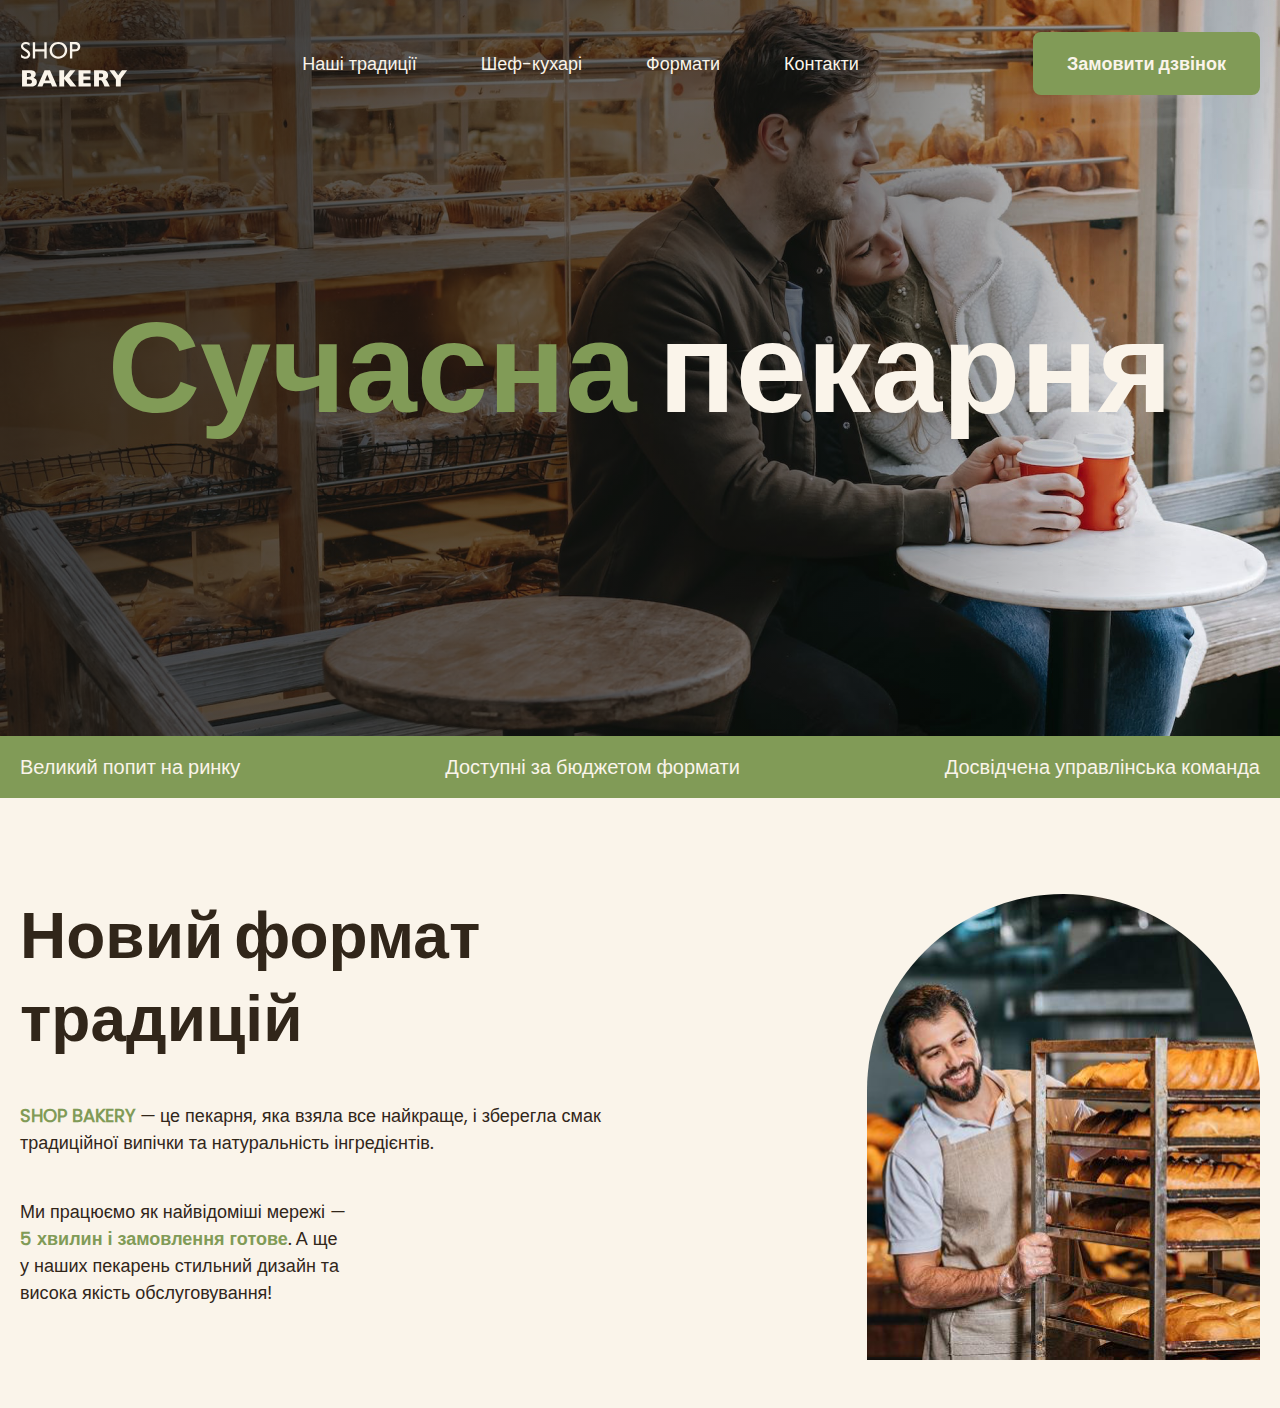
==== commit 6f0c057e: "adaptation for header, hero-section, advantages-section" ====
--- a/index.html
+++ b/index.html
@@ -25,9 +25,19 @@
               <li class="link"><a href="#contact-section">Контакти</a></li>
             </ul>
           </nav>
-          <button class="button modal-button-open" type="button">
+          <button class="button header__button modal-button-open" type="button">
             Замовити дзвінок
           </button>
+          <button class="header__burger menu-btn-open" type="button">
+            <svg width="24" height="24">
+              <use href="./images/icons-sprite.svg#icon-menu"></use>
+            </svg>
+          </button>
+          <div class="mobile-menu">
+            <button class="mobile-menu__btn-close menu-btn-close" type="button">
+              Close
+            </button>
+          </div>
         </div>
       </div>
     </header>
@@ -37,6 +47,12 @@
           <h1 class="hero-section__title">
             <span class="color-brand-light">Сучасна</span> пекарня
           </h1>
+          <button
+            class="button hero-section__button mobile-button-open"
+            type="button"
+          >
+            Замовити дзвінок
+          </button>
         </div>
       </section>
       <section class="advantages-section">
@@ -85,7 +101,7 @@
           </div>
         </div>
       </section>
-      <section class="section chefs-section" id="chefs-section">
+      <!-- <section class="section chefs-section" id="chefs-section">
         <div class="container">
           <h2 class="section__title chefs-section__title">
             Наші найкращі <br />
@@ -139,8 +155,8 @@
             </li>
           </ul>
         </div>
-      </section>
-      <section class="section formats-section" id="formats-section">
+      </section> -->
+      <!-- <section class="section formats-section" id="formats-section">
         <div class="container">
           <h2 class="section__title formats-section__title">Формати</h2>
           <div class="formats-section__container">
@@ -211,8 +227,8 @@
             </button>
           </div>
         </div>
-      </section>
-      <section class="section contact-section" id="contact-section">
+      </section> -->
+      <!-- <section class="section contact-section" id="contact-section">
         <div class="container">
           <div class="contact-section__container">
             <div class="contact-section__form">
@@ -289,9 +305,9 @@
             ></iframe>
           </div>
         </div>
-      </section>
+      </section> -->
     </main>
-    <footer class="footer">
+    <!-- <footer class="footer">
       <div class="container">
         <div class="footer__container">
           <nav class="footer__nav">
@@ -333,14 +349,14 @@
               </li>
               <li lang="en">
                 <a href="#">
-                  <svg class="footer__address-icon" width="32" haight="32">
+                  <svg class="footer__address-icon" width="32" height="32">
                     <use href="./images/icons-sprite.svg#icon-facebook"></use>
                   </svg>
                 </a>
               </li>
               <li lang="en">
                 <a href="#">
-                  <svg class="footer__address-icon" width="32" haight="32">
+                  <svg class="footer__address-icon" width="32" height="32">
                     <use href="./images/icons-sprite.svg#icon-instagram"></use>
                   </svg>
                 </a>
@@ -358,7 +374,7 @@
           </address>
         </div>
       </div>
-    </footer>
+    </footer> -->
 
     <div class="backdrop is-hidden">
       <div class="modal">
@@ -425,6 +441,7 @@
       </div>
     </div>
 
+    <script src="./js/mobile-menu.js"></script>
     <script src="./js/modal.js"></script>
   </body>
 </html>
--- a/css/main.min.css
+++ b/css/main.min.css
@@ -1 +1 @@
-*{padding:0;margin:0;border:0}*,*:before,*:after,*::before,*::after{box-sizing:border-box}:focus,:active{outline:none}a:focus,a:active{outline:none}input,button,textarea{outline:none;border:none;font-family:inherit}input::-ms-clear{display:none}button{cursor:pointer;font-family:inherit;color:inherit}button::-moz-focus-inner{padding:0;border:0}a,a:visited{display:inline-block;text-decoration:none;font-family:inherit}a:hover{text-decoration:none}ul,ol,li{margin:0;padding:0;list-style-type:none}img{vertical-align:top}html,body{height:100%;width:100%;font-size:100%;line-height:1;-ms-text-size-adjust:100%;-webkit-text-size-adjust:100%}h1,h2,h3,h4,h5,h6{font-weight:inherit;font-size:inherit}* ::after ::before{box-sizing:border-box}body{font-family:"Poppins-Medium",sans-serif;font-size:16px;font-weight:500;line-height:1.5;font-style:normal;letter-spacing:0em;text-align:left;color:var(--color-primary-dark);background-color:var(--color-primary-normal)}a{color:var(--color-primary-normal);display:inline-block}@font-face{font-family:"Poppins-Medium";src:url(../fonts/);src:url(../fonts/Poppins-Medium.eot?#iefix) format("embedded-opentype"),url(../fonts/Poppins-Medium.otf) format("otf"),url(../fonts/Poppins-Medium.svg#Poppins-Medium) format("svg"),url(../fonts/Poppins-Medium.ttf) format("truetype"),url(../fonts/Poppins-Medium.woff) format("woff"),url(../fonts/Poppins-Medium.woff2) format("woff2")}@font-face{font-family:"Poppins-Light";src:url(../fonts/Poppins-Light.eot);src:url(../fonts/Poppins-Light.eot?#iefix) format("embedded-opentype"),url(../fonts/Poppins-Light.otf) format("otf"),url(../fonts/Poppins-Light.svg#Poppins-Light) format("svg"),url(../fonts/Poppins-Light.ttf) format("truetype"),url(../fonts/Poppins-Light.woff) format("woff"),url(../fonts/Poppins-Light.woff2) format("woff2")}@font-face{font-family:"Poppins-Regular";src:url(../fonts/Poppins-Regular.eot);src:url(../fonts/Poppins-Regular.eot?#iefix) format("embedded-opentype"),url(../fonts/Poppins-Regular.otf) format("otf"),url(../fonts/Poppins-Regular.svg#Poppins-Regular) format("svg"),url(../fonts/Poppins-Regular.ttf) format("truetype"),url(../fonts/Poppins-Regular.woff) format("woff"),url(../fonts/Poppins-Regular.woff2) format("woff2")}@font-face{font-family:"Poppins-SemiBold";src:url(../fonts/Poppins-SemiBold.eot);src:url(../fonts/Poppins-SemiBold.eot?#iefix) format("embedded-opentype"),url(../fonts/Poppins-SemiBold.otf) format("otf"),url(../fonts/Poppins-SemiBold.svg#Poppins-SemiBold) format("svg"),url(../fonts/Poppins-SemiBold.ttf) format("truetype"),url(../fonts/Poppins-SemiBold.woff) format("woff"),url(../fonts/Poppins-SemiBold.woff2) format("woff2")}@font-face{font-family:"Poppins-Black";src:url(../fonts/Poppins-Black.eot);src:url(../fonts/Poppins-Black.eot?#iefix) format("embedded-opentype"),url(../fonts/Poppins-Black.otf) format("otf"),url(../fonts/Poppins-Black.svg#Poppins-Black) format("svg"),url(../fonts/Poppins-Black.ttf) format("truetype"),url(../fonts/Poppins-Black.woff) format("woff"),url(../fonts/Poppins-Black.woff2) format("woff2")}@font-face{font-family:"Roboto-Regular";src:url(../fonts/Roboto-Regular.eot);src:url(../fonts/Roboto-Regular.eot?#iefix) format("embedded-opentype"),url(../fonts/Roboto-Regular.otf) format("otf"),url(../fonts/Roboto-Regular.svg#Roboto-Regular) format("svg"),url(../fonts/Roboto-Regular.ttf) format("truetype"),url(../fonts/Roboto-Regular.woff) format("woff"),url(../fonts/Roboto-Regular.woff2) format("woff2")}@font-face{font-family:"Gill-Sans-Bold";src:url(../fonts/Gill-Sans-Bold.eot);src:url(../fonts/Gill-Sans-Bold.eot?#iefix) format("embedded-opentype"),url(../fonts/Gill-Sans-Bold.otf) format("otf"),url(../fonts/Gill-Sans-Bold.svg#Gill-Sans-Bold) format("svg"),url(../fonts/Gill-Sans-Bold.ttf) format("truetype"),url(../fonts/Gill-Sans-Bold.woff) format("woff"),url(../fonts/Gill-Sans-Bold.woff2) format("woff2")}@font-face{font-family:"Gill-Sans-Regular";src:url(../fonts/Gill-Sans-Regular.eot);src:url(../fonts/Gill-Sans-Regular.eot?#iefix) format("embedded-opentype"),url(../fonts/Gill-Sans-Regular.otf) format("otf"),url(../fonts/Gill-Sans-Regular.svg#Gill-Sans-Regular) format("svg"),url(../fonts/Gill-Sans-Regular.ttf) format("truetype"),url(../fonts/Gill-Sans-Regular.woff) format("woff"),url(../fonts/Gill-Sans-Regular.woff2) format("woff2")}@font-face{font-family:"Gill-Sans-SemiBold";src:url(../fonts/Gill-Sans-SemiBold.eot);src:url(../fonts/Gill-Sans-SemiBold.eot?#iefix) format("embedded-opentype"),url(../fonts/Gill-Sans-SemiBold.otf) format("otf"),url(../fonts/Gill-Sans-SemiBold.svg#Gill-Sans-SemiBold) format("svg"),url(../fonts/Gill-Sans-SemiBold.ttf) format("truetype"),url(../fonts/Gill-Sans-SemiBold.woff) format("woff"),url(../fonts/Gill-Sans-SemiBold.woff2) format("woff2")}@font-face{font-family:"Inter-Regular";src:url(../fonts/Inter-Regular.eot);src:url(../fonts/Inter-Regular.eot?#iefix) format("embedded-opentype"),url(../fonts/Inter-Regular.otf) format("otf"),url(../fonts/Inter-Regular.svg#Inter-Regular) format("svg"),url(../fonts/Inter-Regular.ttf) format("truetype"),url(../fonts/Inter-Regular.woff) format("woff"),url(../fonts/Inter-Regular.woff2) format("woff2")}@font-face{font-family:"Gilroy-Medium";src:url(../fonts/Gilroy-Medium.eot);src:url(../fonts/Gilroy-Medium.eot?#iefix) format("embedded-opentype"),url(../fonts/Gilroy-Medium.otf) format("otf"),url(../fonts/Gilroy-Medium.svg#Gilroy-Medium) format("svg"),url(../fonts/Gilroy-Medium.ttf) format("truetype"),url(../fonts/Gilroy-Medium.woff) format("woff"),url(../fonts/Gilroy-Medium.woff2) format("woff2")}:root{--color-brand-light: #819b57;--color-brand-dark: #465929;--color-primary-dark: #31261a;--color-primary-normal: #faf4ea;--color-primary-light: #cfcfbc;--color-secondary-light: #a18268}.visually-hidden{position:absolute;left:-10000px;top:auto;width:1px;height:1px;overflow:hidden}.uppercase{text-transform:uppercase}.color-brand-light{color:var(--color-brand-light)}.color-brand-dark{color:var(--color-brand-dark)}.semi-bold{font-weight:600}.centered{text-align:center}.button{display:flex;align-items:flex-start;padding:16px 32px;gap:10px;background-color:var(--color-brand-light);border-radius:8px;border:2px solid var(--color-brand-light);font-family:"Poppins-SemiBold",sans-serif;font-size:18px;font-weight:600;text-align:center;color:var(--color-primary-normal);cursor:pointer}.carousel-button{display:flex;align-items:center;justify-content:center;width:44px;height:44px;flex-shrink:0;padding:0;background-color:rgba(0,0,0,0);border-radius:50%;border:1px solid var(--color-primary-dark);cursor:pointer;fill:var(--color-primary-dark)}.carousel-button.next{transform:rotate(180deg)}.carousel-arrow{width:16px;height:16px}.carousel-button:hover{background-color:var(--color-primary-dark);fill:var(--color-primary-normal)}.link{color:var(--color-primary-dark);text-decoration:none;cursor:pointer;transition:color .3s}.chef-card{display:flex;gap:30px}.chef-card__photo{border-radius:4px 4px 4px 200px;box-shadow:-16px 16px 0 0 var(--color-primary-normal),-16px 16px 0 2px var(--color-secondary-light)}.chef-card__title{margin-bottom:16px;font-family:"Poppins-SemiBold",sans-serif;font-weight:600;font-size:40px;line-height:60px;color:var(--color-primary-dark)}.chef-card__text{font-family:"Poppins-Regular",sans-serif;font-weight:400;font-size:18px;line-height:27px;color:var(--color-primary-dark)}.chef-card__text{margin-bottom:27px}.chef-card__text:last-child{margin-bottom:0}.format-card{position:relative;height:444px;padding:24px;display:flex;flex-direction:column;justify-content:end;background-image:linear-gradient(180deg, rgba(49, 38, 26, 0) 55.21%, rgba(49, 38, 26, 0.71) 72.92%, var(--color-primary-dark) 100%);border-radius:16px;transition:transform .3s}.format-card:hover{transform:scale(1.05)}.format-card__image{position:absolute;z-index:-1;top:0;left:0;width:100%;height:100%}.format-card__title{margin-bottom:16px;font-family:"Poppins-SemiBold";font-size:24px;font-weight:600;color:var(--color-primary-normal)}.format-card__text{font-family:"Poppins-Light";font-size:14px;font-weight:300;color:var(--color-primary-normal)}.input__label{display:block}.input__control{padding:16px 42px;width:100%;border:1px solid var(--color-secondary-light);border-radius:8px;font-size:16px;line-height:1.17;background-color:rgba(0,0,0,0)}.input__control:focus{border-color:var(--color-brand-light);outline:none}.input__control::-moz-placeholder{color:var(--color-secondary-light);font-size:16px;line-height:1.17}.input__control::placeholder{color:var(--color-secondary-light);font-size:16px;line-height:1.17}.input__control:focus::-moz-placeholder{color:var(--color-primary-dark)}.input__control:focus::placeholder{color:var(--color-primary-dark)}.form-terms{font-size:12px;line-height:1.5;font-weight:400;color:var(--color-primary-dark);max-width:220px;margin:0 auto;text-align:center}.form-terms__link{font-size:12px;line-height:1.5;font-weight:400;color:var(--color-primary-dark);display:block;text-decoration:underline;text-underline-offset:2px;cursor:pointer;transition:color .3s}.header{position:absolute;top:0;left:0;width:100%;padding-top:32px}.header__container{display:flex;align-items:center;gap:40px}.header__nav{display:flex;align-items:center;flex-grow:1;gap:40px}.header__menu{display:flex;gap:64px;flex-grow:1;justify-content:center}.header__menu li{font-family:"Poppins-Regular",sans-serif;font-size:18px;font-weight:400;text-align:center;color:var(--color-primary-normal)}.header__menu li :hover{color:var(--color-brand-light)}.container{width:100%;max-width:1298px;margin:0 auto;padding:0 24px}.section{padding:48px 0}.section__title{font-family:"Poppins-Black",sans-serif;font-size:64px;font-weight:900;line-height:1.3;color:var(--color-primary-dark)}.section__text{font-family:"Poppins-Regular",sans-serif;font-size:18px;font-weight:400;line-height:27px}.hero-section{background-image:linear-gradient(102.76deg, rgba(18, 18, 17, 0.78) 2.03%, rgba(18, 18, 17, 0.6) 58.46%, rgba(18, 18, 17, 0) 90.36%),url(../images/title.png);background-repeat:no-repeat;background-position:center top;background-size:cover}.hero-section__title{font-family:"Poppins-Black",sans-serif;font-size:128px;font-weight:900;color:var(--color-primary-normal);padding:272px 0}.advantages-section{background-color:var(--color-brand-light);margin-bottom:48px;padding:16px 0}.advantages-section__list{display:flex;justify-content:space-between;gap:40px}.advantages-section__item{font-family:"Poppins-Light",sans-serif;font-size:20px;font-weight:300;color:var(--color-primary-normal)}.advantages-section__item :hover{color:var(--color-brand-dark)}.traditions-section .traditions-content{display:flex;gap:40px;justify-content:space-between}.traditions-section .traditions-content__text{flex-basis:710px}.traditions-section .traditions-content__text--width600px{width:600px}.traditions-section .traditions-content__text--width330px{width:330px}.traditions-section .traditions-content__text .section__title{margin-bottom:42px}.traditions-section .traditions-content__text p{margin-bottom:42px}.traditions-section .traditions-content__image{border-color:var(--color-secondary-light);border-radius:400px 400px 0 0}.chefs-section__title{margin:0 auto;margin-bottom:80px;text-align:center;position:relative}.chefs-section__title--color-brand-dark{color:var(--color-brand-dark)}.chefs-section__title::before{content:"";display:block;width:352px;border:2px solid var(--color-primary-light);position:absolute;left:0;bottom:24px}.chefs-section__title::after{content:"";display:block;width:352px;border:2px solid var(--color-primary-light);position:absolute;right:0;bottom:24px}.chefs-section__list{display:flex;gap:40px 30px;flex-wrap:wrap}.chefs-section__item{flex-basis:calc((100% - 30px)/2)}.formats-section__title{margin-bottom:80px;text-align:center;color:var(--color-primary-dark)}.formats-section__container{display:flex;gap:32px;align-items:center}.formats-section__list{display:flex;flex-wrap:wrap;gap:20px}.formats-section__item{flex-basis:calc((100% - 40px)/3)}.contact-section{padding-bottom:96px}.contact-section__container{display:flex;gap:32px}.contact-section__form{flex-basis:calc((100% - 32px)/2)}.contact-section__title{margin-bottom:16px;font-size:62px}.contact-section__text{margin-bottom:42px}.contact-section__text--color-brand-dark{color:var(--color-brand-dark)}.contact-section__map{flex-basis:calc((100% - 32px)/2);flex-shrink:0;border-radius:16px}.contact-section__form-field{margin-bottom:24px}.contact-section__button{display:block;margin:0 auto 16px}.contact-section__button:hover{background-color:rgba(0,0,0,0);color:var(--color-brand-dark)}.footer{background-color:var(--color-primary-dark);background-image:url(../images/footer-background.png);background-repeat:no-repeat;background-size:cover;background-position:center;padding:32px 0;position:relative}.footer::before{content:"";background-image:url(../images/decor-bread-small.png);width:180px;height:120px;background-size:100%;background-repeat:no-repeat;position:absolute;left:0;bottom:0}.footer::after{content:"";background-image:url(../images/decor-bread-large.png);width:380px;height:190px;background-size:100%;background-repeat:no-repeat;position:absolute;right:0;bottom:0}.footer__container{display:flex;gap:20px}.footer__nav{flex-basis:50%;display:flex;gap:20px}.footer__logo{flex-grow:1}.footer__menu{flex-grow:1}.footer__address{flex-basis:50%;display:flex;gap:20px}.footer__address-list{flex-basis:50%}.footer__address-link{color:var(--color-primary-light);font-size:16px;font-weight:300}.footer__address-link:hover{color:var(--color-brand-dark)}.footer__address-icon{fill:var(--color-primary-normal);width:32px;height:32px}.footer__address-icon:hover{fill:var(--color-brand-light)}.footer__address-info{flex-basis:50%}.footer__address-text{font-family:"Poppins-Light",sans-serif;font-size:16px;font-weight:300;text-align:center;color:var(--color-primary-normal)}.footer__address-text:hover{font-family:"Poppins-SemiBold",sans-serif;color:var(--color-brand-dark)}.footer__address-text-data{font-family:"Poppins-Regular",sans-serif;font-size:14px;font-weight:400;text-align:center;color:var(--color-secondary-light)}.backdrop{position:fixed;top:0;bottom:0;left:0;right:0;background-color:rgba(0,0,0,.5);display:flex;align-items:center;justify-content:center;padding:20px 0;transition:opacity .3s,visibility .3s}.backdrop.is-hidden{opacity:0;visibility:hidden;pointer-events:none}.modal{width:100%;max-width:880px;height:100%;max-height:880px;border-radius:32px;padding:70px 128px 70px 128px;background-color:var(--color-primary-normal);position:relative;overflow-y:auto}.modal__title{font-size:60px;text-align:center}.modal__text{margin-bottom:72px}.modal__text--color-brand-dark{color:var(--color-brand-dark)}.modal__form-field{margin-bottom:32px}.modal__button{display:block;margin:0 auto 24px}.modal__button:hover{background-color:rgba(0,0,0,0);color:var(--color-brand-dark)}.modal-button-close{position:absolute;top:40px;right:40px}/*# sourceMappingURL=main.min.css.map */+*{padding:0;margin:0;border:0}*,*:before,*:after,*::before,*::after{box-sizing:border-box}:focus,:active{outline:none}a:focus,a:active{outline:none}input,button,textarea{outline:none;border:none;font-family:inherit}input::-ms-clear{display:none}button{cursor:pointer;font-family:inherit;color:inherit}button::-moz-focus-inner{padding:0;border:0}a,a:visited{display:inline-block;text-decoration:none;font-family:inherit}a:hover{text-decoration:none}ul,ol,li{margin:0;padding:0;list-style-type:none}img{vertical-align:top}html,body{height:100%;width:100%;font-size:100%;line-height:1;-ms-text-size-adjust:100%;-webkit-text-size-adjust:100%}h1,h2,h3,h4,h5,h6{font-weight:inherit;font-size:inherit}* ::after ::before{box-sizing:border-box}body{font-family:"Poppins-Medium",sans-serif;font-size:16px;font-weight:500;line-height:1.5;font-style:normal;letter-spacing:0em;text-align:left;color:var(--color-primary-dark);background-color:var(--color-primary-normal)}a{color:var(--color-primary-normal);display:inline-block}@font-face{font-family:"Poppins-Medium";src:url(../fonts/);src:url(../fonts/Poppins-Medium.eot?#iefix) format("embedded-opentype"),url(../fonts/Poppins-Medium.otf) format("otf"),url(../fonts/Poppins-Medium.svg#Poppins-Medium) format("svg"),url(../fonts/Poppins-Medium.ttf) format("truetype"),url(../fonts/Poppins-Medium.woff) format("woff"),url(../fonts/Poppins-Medium.woff2) format("woff2")}@font-face{font-family:"Poppins-Light";src:url(../fonts/Poppins-Light.eot);src:url(../fonts/Poppins-Light.eot?#iefix) format("embedded-opentype"),url(../fonts/Poppins-Light.otf) format("otf"),url(../fonts/Poppins-Light.svg#Poppins-Light) format("svg"),url(../fonts/Poppins-Light.ttf) format("truetype"),url(../fonts/Poppins-Light.woff) format("woff"),url(../fonts/Poppins-Light.woff2) format("woff2")}@font-face{font-family:"Poppins-Regular";src:url(../fonts/Poppins-Regular.eot);src:url(../fonts/Poppins-Regular.eot?#iefix) format("embedded-opentype"),url(../fonts/Poppins-Regular.otf) format("otf"),url(../fonts/Poppins-Regular.svg#Poppins-Regular) format("svg"),url(../fonts/Poppins-Regular.ttf) format("truetype"),url(../fonts/Poppins-Regular.woff) format("woff"),url(../fonts/Poppins-Regular.woff2) format("woff2")}@font-face{font-family:"Poppins-SemiBold";src:url(../fonts/Poppins-SemiBold.eot);src:url(../fonts/Poppins-SemiBold.eot?#iefix) format("embedded-opentype"),url(../fonts/Poppins-SemiBold.otf) format("otf"),url(../fonts/Poppins-SemiBold.svg#Poppins-SemiBold) format("svg"),url(../fonts/Poppins-SemiBold.ttf) format("truetype"),url(../fonts/Poppins-SemiBold.woff) format("woff"),url(../fonts/Poppins-SemiBold.woff2) format("woff2")}@font-face{font-family:"Poppins-Black";src:url(../fonts/Poppins-Black.eot);src:url(../fonts/Poppins-Black.eot?#iefix) format("embedded-opentype"),url(../fonts/Poppins-Black.otf) format("otf"),url(../fonts/Poppins-Black.svg#Poppins-Black) format("svg"),url(../fonts/Poppins-Black.ttf) format("truetype"),url(../fonts/Poppins-Black.woff) format("woff"),url(../fonts/Poppins-Black.woff2) format("woff2")}@font-face{font-family:"Roboto-Regular";src:url(../fonts/Roboto-Regular.eot);src:url(../fonts/Roboto-Regular.eot?#iefix) format("embedded-opentype"),url(../fonts/Roboto-Regular.otf) format("otf"),url(../fonts/Roboto-Regular.svg#Roboto-Regular) format("svg"),url(../fonts/Roboto-Regular.ttf) format("truetype"),url(../fonts/Roboto-Regular.woff) format("woff"),url(../fonts/Roboto-Regular.woff2) format("woff2")}@font-face{font-family:"Gill-Sans-Bold";src:url(../fonts/Gill-Sans-Bold.eot);src:url(../fonts/Gill-Sans-Bold.eot?#iefix) format("embedded-opentype"),url(../fonts/Gill-Sans-Bold.otf) format("otf"),url(../fonts/Gill-Sans-Bold.svg#Gill-Sans-Bold) format("svg"),url(../fonts/Gill-Sans-Bold.ttf) format("truetype"),url(../fonts/Gill-Sans-Bold.woff) format("woff"),url(../fonts/Gill-Sans-Bold.woff2) format("woff2")}@font-face{font-family:"Gill-Sans-Regular";src:url(../fonts/Gill-Sans-Regular.eot);src:url(../fonts/Gill-Sans-Regular.eot?#iefix) format("embedded-opentype"),url(../fonts/Gill-Sans-Regular.otf) format("otf"),url(../fonts/Gill-Sans-Regular.svg#Gill-Sans-Regular) format("svg"),url(../fonts/Gill-Sans-Regular.ttf) format("truetype"),url(../fonts/Gill-Sans-Regular.woff) format("woff"),url(../fonts/Gill-Sans-Regular.woff2) format("woff2")}@font-face{font-family:"Gill-Sans-SemiBold";src:url(../fonts/Gill-Sans-SemiBold.eot);src:url(../fonts/Gill-Sans-SemiBold.eot?#iefix) format("embedded-opentype"),url(../fonts/Gill-Sans-SemiBold.otf) format("otf"),url(../fonts/Gill-Sans-SemiBold.svg#Gill-Sans-SemiBold) format("svg"),url(../fonts/Gill-Sans-SemiBold.ttf) format("truetype"),url(../fonts/Gill-Sans-SemiBold.woff) format("woff"),url(../fonts/Gill-Sans-SemiBold.woff2) format("woff2")}@font-face{font-family:"Inter-Regular";src:url(../fonts/Inter-Regular.eot);src:url(../fonts/Inter-Regular.eot?#iefix) format("embedded-opentype"),url(../fonts/Inter-Regular.otf) format("otf"),url(../fonts/Inter-Regular.svg#Inter-Regular) format("svg"),url(../fonts/Inter-Regular.ttf) format("truetype"),url(../fonts/Inter-Regular.woff) format("woff"),url(../fonts/Inter-Regular.woff2) format("woff2")}@font-face{font-family:"Gilroy-Medium";src:url(../fonts/Gilroy-Medium.eot);src:url(../fonts/Gilroy-Medium.eot?#iefix) format("embedded-opentype"),url(../fonts/Gilroy-Medium.otf) format("otf"),url(../fonts/Gilroy-Medium.svg#Gilroy-Medium) format("svg"),url(../fonts/Gilroy-Medium.ttf) format("truetype"),url(../fonts/Gilroy-Medium.woff) format("woff"),url(../fonts/Gilroy-Medium.woff2) format("woff2")}:root{--color-brand-light: #819b57;--color-brand-dark: #465929;--color-primary-dark: #31261a;--color-primary-normal: #faf4ea;--color-primary-light: #cfcfbc;--color-secondary-light: #a18268}.visually-hidden{position:absolute;left:-10000px;top:auto;width:1px;height:1px;overflow:hidden}.uppercase{text-transform:uppercase}.color-brand-light{color:var(--color-brand-light)}.color-brand-dark{color:var(--color-brand-dark)}.semi-bold{font-weight:600}.centered{text-align:center}.button{display:block;padding:16px 32px;gap:10px;background-color:var(--color-brand-light);border-radius:8px;border:2px solid var(--color-brand-light);font-family:"Poppins-SemiBold",sans-serif;font-size:18px;font-weight:600;text-align:center;color:var(--color-primary-normal);cursor:pointer}.carousel-button{display:flex;align-items:center;justify-content:center;width:44px;height:44px;flex-shrink:0;padding:0;background-color:rgba(0,0,0,0);border-radius:50%;border:1px solid var(--color-primary-dark);cursor:pointer;fill:var(--color-primary-dark)}.carousel-button.next{transform:rotate(180deg)}.carousel-arrow{width:16px;height:16px}.carousel-button:hover{background-color:var(--color-primary-dark);fill:var(--color-primary-normal)}.link{text-decoration:none;cursor:pointer;transition:color .3s}.chef-card{display:flex;gap:30px}.chef-card__photo{border-radius:4px 4px 4px 200px;box-shadow:-16px 16px 0 0 var(--color-primary-normal),-16px 16px 0 2px var(--color-secondary-light)}.chef-card__title{margin-bottom:16px;font-family:"Poppins-SemiBold",sans-serif;font-weight:600;font-size:40px;line-height:60px;color:var(--color-primary-dark)}.chef-card__text{font-family:"Poppins-Regular",sans-serif;font-weight:400;font-size:18px;line-height:27px;color:var(--color-primary-dark)}.chef-card__text{margin-bottom:27px}.chef-card__text:last-child{margin-bottom:0}.format-card{position:relative;height:444px;padding:24px;display:flex;flex-direction:column;justify-content:end;background-image:linear-gradient(180deg, rgba(49, 38, 26, 0) 55.21%, rgba(49, 38, 26, 0.71) 72.92%, var(--color-primary-dark) 100%);border-radius:16px;transition:transform .3s}.format-card:hover{transform:scale(1.05)}.format-card__image{position:absolute;z-index:-1;top:0;left:0;width:100%;height:100%}.format-card__title{margin-bottom:16px;font-family:"Poppins-SemiBold";font-size:24px;font-weight:600;color:var(--color-primary-normal)}.format-card__text{font-family:"Poppins-Light";font-size:14px;font-weight:300;color:var(--color-primary-normal)}.input__label{display:block}.input__control{padding:16px 42px;width:100%;border:1px solid var(--color-secondary-light);border-radius:8px;font-size:16px;line-height:1.17;background-color:rgba(0,0,0,0)}.input__control:focus{border-color:var(--color-brand-light);outline:none}.input__control::-moz-placeholder{color:var(--color-secondary-light);font-size:16px;line-height:1.17}.input__control::placeholder{color:var(--color-secondary-light);font-size:16px;line-height:1.17}.input__control:focus::-moz-placeholder{color:var(--color-primary-dark)}.input__control:focus::placeholder{color:var(--color-primary-dark)}.form-terms{font-size:12px;line-height:1.5;font-weight:400;color:var(--color-primary-dark);max-width:220px;margin:0 auto;text-align:center}.form-terms__link{font-size:12px;line-height:1.5;font-weight:400;color:var(--color-primary-dark);display:block;text-decoration:underline;text-underline-offset:2px;cursor:pointer;transition:color .3s}.header{position:absolute;top:0;left:0;width:100%;padding-top:16px}@media screen and (min-width: 1280px){.header{padding-top:32px}}.header__container{display:flex;align-items:center;gap:40px}.header__nav{display:flex;align-items:center;flex-grow:1;gap:40px}.header__menu{display:none}@media screen and (min-width: 1280px){.header__menu{display:flex;gap:64px;flex-grow:1;justify-content:center}}.header__menu li{font-family:"Poppins-Regular",sans-serif;font-size:18px;font-weight:400;text-align:center;color:var(--color-primary-normal)}.header__menu li :hover{color:var(--color-brand-light)}.header__button{display:none}@media screen and (min-width: 1280px){.header__button{display:block}}.header__burger{fill:var(--color-primary-normal);background-color:rgba(0,0,0,0);border:none;width:24px;height:24px;padding:0}@media screen and (min-width: 1280px){.header__burger{display:none}}.container{width:100%;max-width:1298px;margin:0 auto;padding:0 20px}@media screen and (min-width: 1280px){.container{padding:0 20px}}.section{padding:20px 0}@media screen and (min-width: 1280px){.section{padding:48px 0}}.section__title{font-family:"Poppins-Black",sans-serif;font-size:32px;font-weight:900;line-height:1.3;color:var(--color-primary-dark)}@media screen and (min-width: 1280px){.section__title{font-size:64px}}.section__text{font-family:"Poppins-Regular",sans-serif;font-size:16px;font-weight:300;line-height:1.5}@media screen and (min-width: 1280px){.section__text{font-size:18px;font-weight:400}}.hero-section{background-image:linear-gradient(102.76deg, rgba(18, 18, 17, 0.78) 2.03%, rgba(18, 18, 17, 0.6) 58.46%, rgba(18, 18, 17, 0) 90.36%),url(../images/title.png);background-repeat:no-repeat;background-position:center top;background-size:cover;padding:124px 0}@media screen and (min-width: 1280px){.hero-section{padding:272px 0}}.hero-section__title{font-family:"Poppins-Black",sans-serif;font-size:67px;font-weight:900;color:var(--color-primary-normal);line-height:1;text-align:center;margin-bottom:48px}@media screen and (min-width: 1280px){.hero-section__title{font-size:128px;line-height:1.5;margin-bottom:0}}.hero-section__button{margin:0 auto}@media screen and (min-width: 1280px){.hero-section__button{display:none}}.advantages-section{padding:40px 0 20px 0}@media screen and (min-width: 1280px){.advantages-section{background-color:var(--color-brand-light);margin-bottom:48px;padding:16px 0}}.advantages-section__list{display:flex;flex-direction:column;gap:16px;background-color:var(--color-primary-light);border-radius:24px;padding:24px 40px}@media screen and (min-width: 1280px){.advantages-section__list{flex-direction:row;gap:40px;justify-content:space-between;background-color:rgba(0,0,0,0);border-radius:0;padding:0}}.advantages-section__item{font-family:"Poppins-Light",sans-serif;font-size:14px;font-weight:300}.advantages-section__item a{color:var(--color-primary-dark)}@media screen and (min-width: 1280px){.advantages-section__item{color:var(--color-primary-normal);font-size:20px}.advantages-section__item a{color:var(--color-primary-normal)}}.advantages-section__item :hover{color:var(--color-brand-dark)}.traditions-section .traditions-content{display:flex;gap:100px;justify-content:space-between}.traditions-section .traditions-content__text--width600px{width:100%}@media screen and (min-width: 1280px){.traditions-section .traditions-content__text--width600px{width:600px}}.traditions-section .traditions-content__text--width330px{width:100%}@media screen and (min-width: 1280px){.traditions-section .traditions-content__text--width330px{width:330px}}.traditions-section .traditions-content__text .section__title{margin-bottom:24px}@media screen and (min-width: 1280px){.traditions-section .traditions-content__text .section__title{margin-bottom:42px}}.traditions-section .traditions-content__text p{margin-bottom:16px}@media screen and (min-width: 1280px){.traditions-section .traditions-content__text p{margin-bottom:42px}}.traditions-section .traditions-content__text p:last-child{margin-bottom:0}.traditions-section .traditions-content__image{display:none}@media screen and (min-width: 1280px){.traditions-section .traditions-content__image{display:block;border-color:var(--color-secondary-light);border-radius:400px 400px 0 0}}.chefs-section__title{margin:0 auto;margin-bottom:80px;text-align:center;position:relative}.chefs-section__title--color-brand-dark{color:var(--color-brand-dark)}.chefs-section__title::before{content:"";display:block;width:352px;border:2px solid var(--color-primary-light);position:absolute;left:0;bottom:24px}.chefs-section__title::after{content:"";display:block;width:352px;border:2px solid var(--color-primary-light);position:absolute;right:0;bottom:24px}.chefs-section__list{display:flex;gap:40px 30px;flex-wrap:wrap}.chefs-section__item{flex-basis:calc((100% - 30px)/2)}.formats-section__title{margin-bottom:80px;text-align:center;color:var(--color-primary-dark)}.formats-section__container{display:flex;gap:32px;align-items:center}.formats-section__list{display:flex;flex-wrap:wrap;gap:20px}.formats-section__item{flex-basis:calc((100% - 40px)/3)}.contact-section{padding-bottom:96px}.contact-section__container{display:flex;gap:32px}.contact-section__form{flex-basis:calc((100% - 32px)/2)}.contact-section__title{margin-bottom:16px;font-size:62px}.contact-section__text{margin-bottom:42px}.contact-section__text--color-brand-dark{color:var(--color-brand-dark)}.contact-section__map{flex-basis:calc((100% - 32px)/2);flex-shrink:0;border-radius:16px}.contact-section__form-field{margin-bottom:24px}.contact-section__button{display:block;margin:0 auto 16px}.contact-section__button:hover{background-color:rgba(0,0,0,0);color:var(--color-brand-dark)}.footer{background-color:var(--color-primary-dark);background-image:url(../images/footer-background.png);background-repeat:no-repeat;background-size:cover;background-position:center;padding:32px 0;position:relative}.footer::before{content:"";background-image:url(../images/decor-bread-small.png);width:180px;height:120px;background-size:100%;background-repeat:no-repeat;position:absolute;left:0;bottom:0}.footer::after{content:"";background-image:url(../images/decor-bread-large.png);width:380px;height:190px;background-size:100%;background-repeat:no-repeat;position:absolute;right:0;bottom:0}.footer__container{display:flex;gap:20px}.footer__nav{flex-basis:50%;display:flex;gap:20px}.footer__logo{flex-grow:1}.footer__menu{flex-grow:1}.footer__address{flex-basis:50%;display:flex;gap:20px}.footer__address-list{flex-basis:50%}.footer__address-link{color:var(--color-primary-light);font-size:16px;font-weight:300}.footer__address-link:hover{color:var(--color-brand-dark)}.footer__address-icon{fill:var(--color-primary-normal);width:32px;height:32px}.footer__address-icon:hover{fill:var(--color-brand-light)}.footer__address-info{flex-basis:50%}.footer__address-text{font-family:"Poppins-Light",sans-serif;font-size:16px;font-weight:300;text-align:center;color:var(--color-primary-normal)}.footer__address-text:hover{font-family:"Poppins-SemiBold",sans-serif;color:var(--color-brand-dark)}.footer__address-text-data{font-family:"Poppins-Regular",sans-serif;font-size:14px;font-weight:400;text-align:center;color:var(--color-secondary-light)}.backdrop{position:fixed;top:0;bottom:0;left:0;right:0;background-color:rgba(0,0,0,.5);display:flex;align-items:center;justify-content:center;padding:20px 0;transition:opacity .3s,visibility .3s}.backdrop.is-hidden{opacity:0;visibility:hidden;pointer-events:none}.modal{width:100%;max-width:880px;height:100%;max-height:880px;border-radius:32px;padding:70px 128px 70px 128px;background-color:var(--color-primary-normal);position:relative;overflow-y:auto}.modal__title{font-size:60px;text-align:center}.modal__text{margin-bottom:72px}.modal__text--color-brand-dark{color:var(--color-brand-dark)}.modal__form-field{margin-bottom:32px}.modal__button{margin:0 auto 24px}.modal__button:hover{background-color:rgba(0,0,0,0);color:var(--color-brand-dark)}.modal-button-close{position:absolute;top:40px;right:40px}.mobile-menu{position:fixed;top:0;left:0;width:100%;height:100%;background-color:var(--color-primary-normal);transform:translateX(100%);transition:transform .3s}.mobile-menu.is-open{transform:translateX(0)}.mobile-menu__btn-close{position:absolute;top:16px;right:24px}/*# sourceMappingURL=main.min.css.map */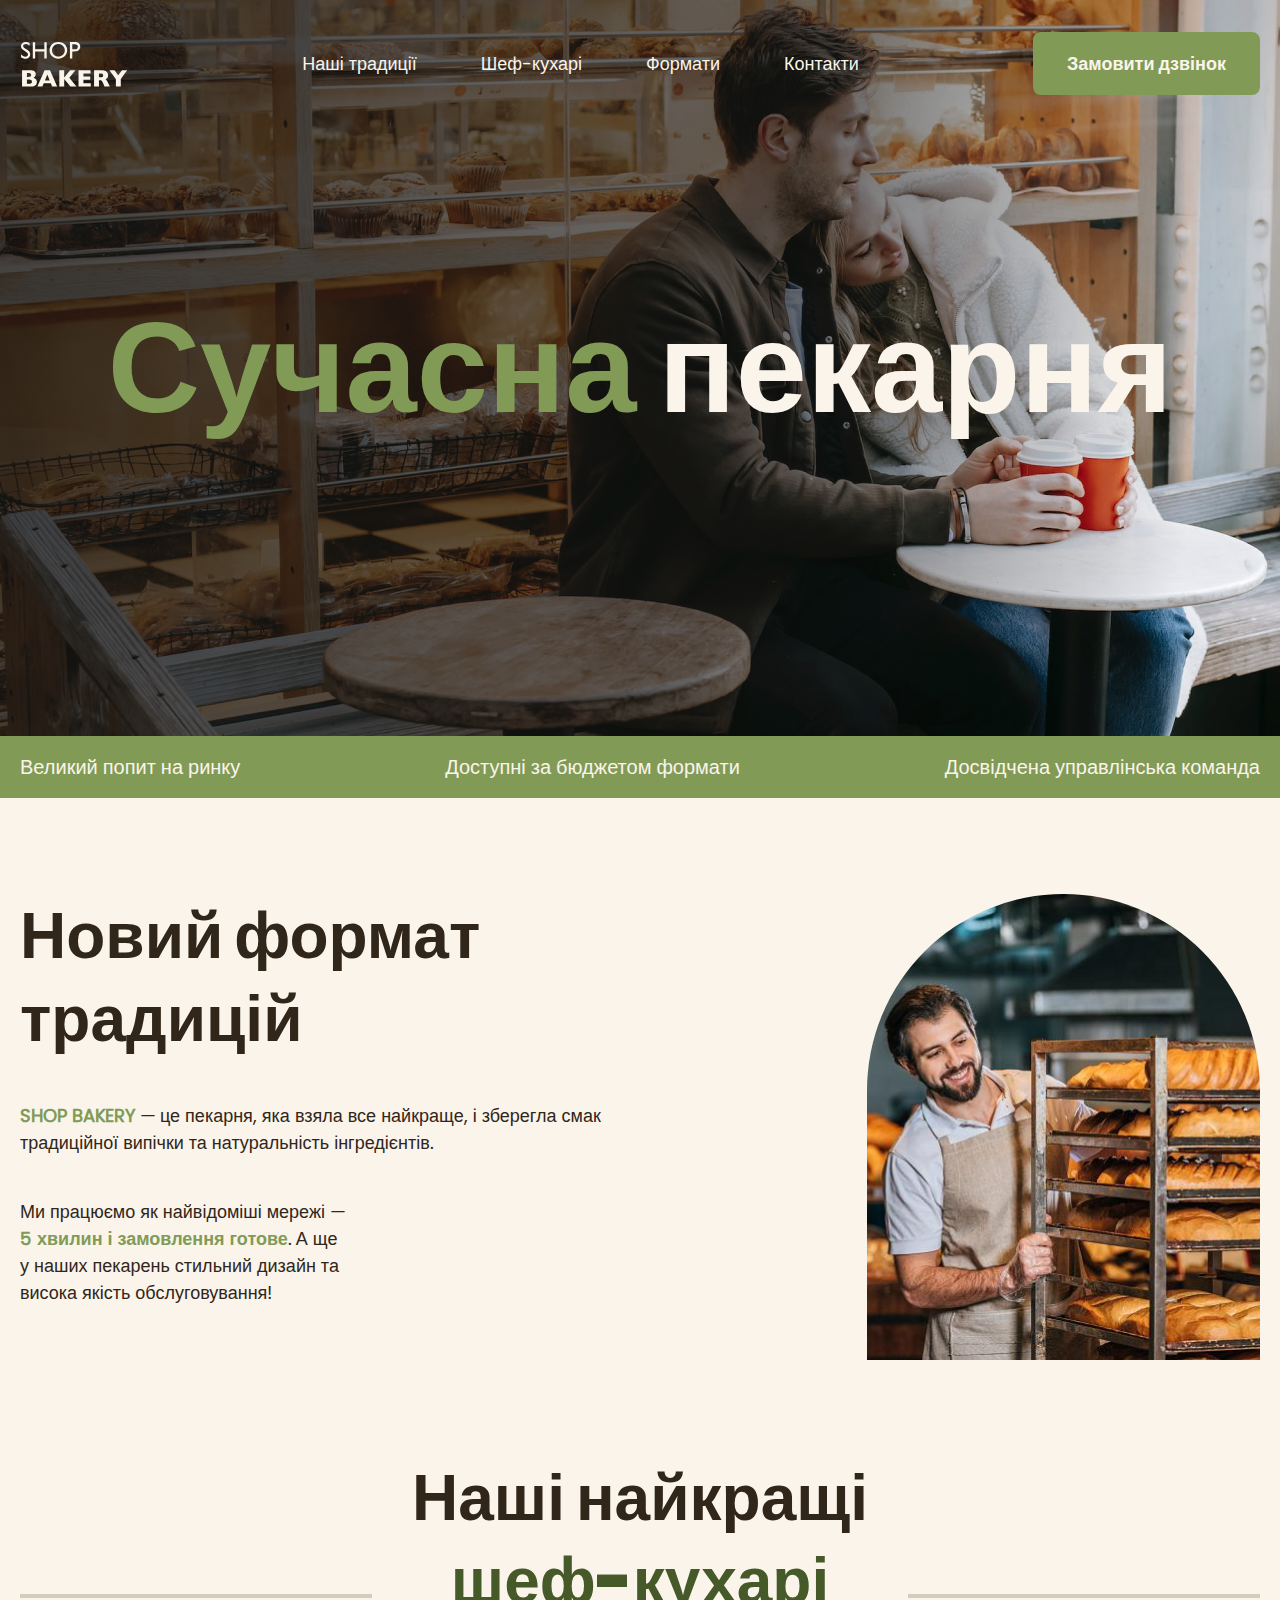
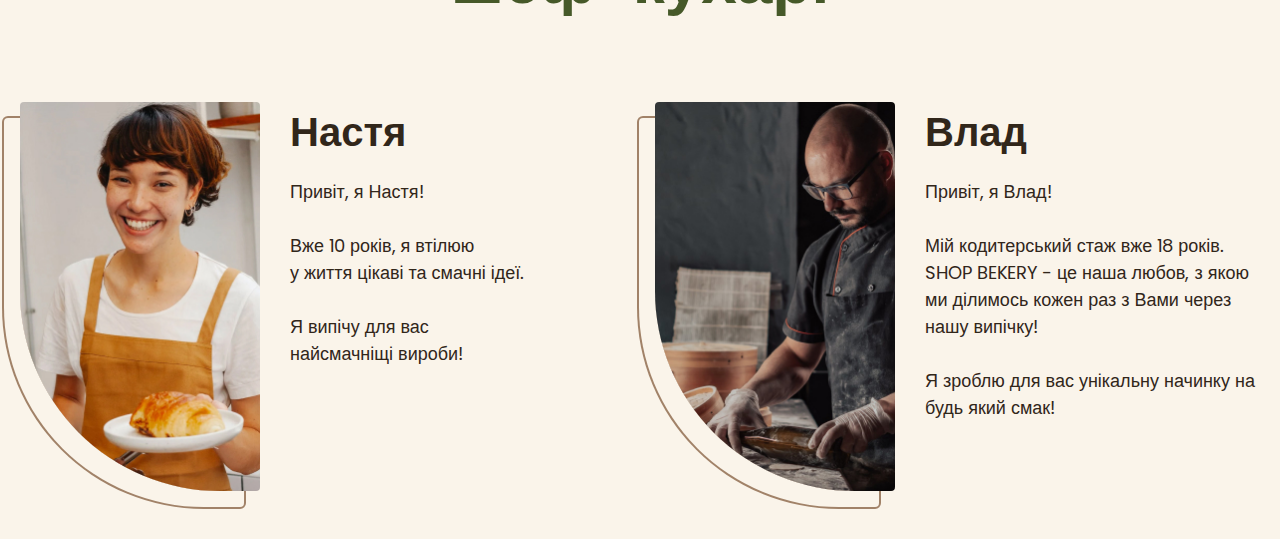
==== commit f5745248: "adaptation for chefs-section" ====
--- a/index.html
+++ b/index.html
@@ -86,7 +86,7 @@
                 традиційної випічки та натуральність інгредієнтів.
               </p>
               <p class="section__text traditions-content__text--width330px">
-                Ми працюємо як найвідоміші мережі —
+                Ми працюємо як найвідоміші мережі — <br />
                 <span class="color-brand-light semi-bold"
                   >5 хвилин і замовлення готове</span
                 >. А ще у наших пекарень стильний дизайн та висока якість
@@ -95,13 +95,14 @@
             </div>
             <img
               class="traditions-content__image"
+              srcset="./images/baker-man.png 1x, ./images/baker-man@2x.png 2x"
               src="./images/baker-man.png"
               alt="baker-man"
             />
           </div>
         </div>
       </section>
-      <!-- <section class="section chefs-section" id="chefs-section">
+      <section class="section chefs-section" id="chefs-section">
         <div class="container">
           <h2 class="section__title chefs-section__title">
             Наші найкращі <br />
@@ -143,9 +144,8 @@
                   <p class="chef-card__text">Привіт, я Влад!</p>
                   <p class="chef-card__text">
                     Мій кодитерський стаж вже 18 років. SHOP BEKERY - це наша
-                    любов, з <br />
-                    якою ми ділимось кожен раз з Вами <br />
-                    через нашу випічку!
+                    любов, з якою ми ділимось кожен раз з Вами через нашу
+                    випічку!
                   </p>
                   <p class="chef-card__text">
                     Я зроблю для вас унікальну начинку на будь який смак!
@@ -155,7 +155,7 @@
             </li>
           </ul>
         </div>
-      </section> -->
+      </section>
       <!-- <section class="section formats-section" id="formats-section">
         <div class="container">
           <h2 class="section__title formats-section__title">Формати</h2>
--- a/css/main.min.css
+++ b/css/main.min.css
@@ -1 +1 @@
-*{padding:0;margin:0;border:0}*,*:before,*:after,*::before,*::after{box-sizing:border-box}:focus,:active{outline:none}a:focus,a:active{outline:none}input,button,textarea{outline:none;border:none;font-family:inherit}input::-ms-clear{display:none}button{cursor:pointer;font-family:inherit;color:inherit}button::-moz-focus-inner{padding:0;border:0}a,a:visited{display:inline-block;text-decoration:none;font-family:inherit}a:hover{text-decoration:none}ul,ol,li{margin:0;padding:0;list-style-type:none}img{vertical-align:top}html,body{height:100%;width:100%;font-size:100%;line-height:1;-ms-text-size-adjust:100%;-webkit-text-size-adjust:100%}h1,h2,h3,h4,h5,h6{font-weight:inherit;font-size:inherit}* ::after ::before{box-sizing:border-box}body{font-family:"Poppins-Medium",sans-serif;font-size:16px;font-weight:500;line-height:1.5;font-style:normal;letter-spacing:0em;text-align:left;color:var(--color-primary-dark);background-color:var(--color-primary-normal)}a{color:var(--color-primary-normal);display:inline-block}@font-face{font-family:"Poppins-Medium";src:url(../fonts/);src:url(../fonts/Poppins-Medium.eot?#iefix) format("embedded-opentype"),url(../fonts/Poppins-Medium.otf) format("otf"),url(../fonts/Poppins-Medium.svg#Poppins-Medium) format("svg"),url(../fonts/Poppins-Medium.ttf) format("truetype"),url(../fonts/Poppins-Medium.woff) format("woff"),url(../fonts/Poppins-Medium.woff2) format("woff2")}@font-face{font-family:"Poppins-Light";src:url(../fonts/Poppins-Light.eot);src:url(../fonts/Poppins-Light.eot?#iefix) format("embedded-opentype"),url(../fonts/Poppins-Light.otf) format("otf"),url(../fonts/Poppins-Light.svg#Poppins-Light) format("svg"),url(../fonts/Poppins-Light.ttf) format("truetype"),url(../fonts/Poppins-Light.woff) format("woff"),url(../fonts/Poppins-Light.woff2) format("woff2")}@font-face{font-family:"Poppins-Regular";src:url(../fonts/Poppins-Regular.eot);src:url(../fonts/Poppins-Regular.eot?#iefix) format("embedded-opentype"),url(../fonts/Poppins-Regular.otf) format("otf"),url(../fonts/Poppins-Regular.svg#Poppins-Regular) format("svg"),url(../fonts/Poppins-Regular.ttf) format("truetype"),url(../fonts/Poppins-Regular.woff) format("woff"),url(../fonts/Poppins-Regular.woff2) format("woff2")}@font-face{font-family:"Poppins-SemiBold";src:url(../fonts/Poppins-SemiBold.eot);src:url(../fonts/Poppins-SemiBold.eot?#iefix) format("embedded-opentype"),url(../fonts/Poppins-SemiBold.otf) format("otf"),url(../fonts/Poppins-SemiBold.svg#Poppins-SemiBold) format("svg"),url(../fonts/Poppins-SemiBold.ttf) format("truetype"),url(../fonts/Poppins-SemiBold.woff) format("woff"),url(../fonts/Poppins-SemiBold.woff2) format("woff2")}@font-face{font-family:"Poppins-Black";src:url(../fonts/Poppins-Black.eot);src:url(../fonts/Poppins-Black.eot?#iefix) format("embedded-opentype"),url(../fonts/Poppins-Black.otf) format("otf"),url(../fonts/Poppins-Black.svg#Poppins-Black) format("svg"),url(../fonts/Poppins-Black.ttf) format("truetype"),url(../fonts/Poppins-Black.woff) format("woff"),url(../fonts/Poppins-Black.woff2) format("woff2")}@font-face{font-family:"Roboto-Regular";src:url(../fonts/Roboto-Regular.eot);src:url(../fonts/Roboto-Regular.eot?#iefix) format("embedded-opentype"),url(../fonts/Roboto-Regular.otf) format("otf"),url(../fonts/Roboto-Regular.svg#Roboto-Regular) format("svg"),url(../fonts/Roboto-Regular.ttf) format("truetype"),url(../fonts/Roboto-Regular.woff) format("woff"),url(../fonts/Roboto-Regular.woff2) format("woff2")}@font-face{font-family:"Gill-Sans-Bold";src:url(../fonts/Gill-Sans-Bold.eot);src:url(../fonts/Gill-Sans-Bold.eot?#iefix) format("embedded-opentype"),url(../fonts/Gill-Sans-Bold.otf) format("otf"),url(../fonts/Gill-Sans-Bold.svg#Gill-Sans-Bold) format("svg"),url(../fonts/Gill-Sans-Bold.ttf) format("truetype"),url(../fonts/Gill-Sans-Bold.woff) format("woff"),url(../fonts/Gill-Sans-Bold.woff2) format("woff2")}@font-face{font-family:"Gill-Sans-Regular";src:url(../fonts/Gill-Sans-Regular.eot);src:url(../fonts/Gill-Sans-Regular.eot?#iefix) format("embedded-opentype"),url(../fonts/Gill-Sans-Regular.otf) format("otf"),url(../fonts/Gill-Sans-Regular.svg#Gill-Sans-Regular) format("svg"),url(../fonts/Gill-Sans-Regular.ttf) format("truetype"),url(../fonts/Gill-Sans-Regular.woff) format("woff"),url(../fonts/Gill-Sans-Regular.woff2) format("woff2")}@font-face{font-family:"Gill-Sans-SemiBold";src:url(../fonts/Gill-Sans-SemiBold.eot);src:url(../fonts/Gill-Sans-SemiBold.eot?#iefix) format("embedded-opentype"),url(../fonts/Gill-Sans-SemiBold.otf) format("otf"),url(../fonts/Gill-Sans-SemiBold.svg#Gill-Sans-SemiBold) format("svg"),url(../fonts/Gill-Sans-SemiBold.ttf) format("truetype"),url(../fonts/Gill-Sans-SemiBold.woff) format("woff"),url(../fonts/Gill-Sans-SemiBold.woff2) format("woff2")}@font-face{font-family:"Inter-Regular";src:url(../fonts/Inter-Regular.eot);src:url(../fonts/Inter-Regular.eot?#iefix) format("embedded-opentype"),url(../fonts/Inter-Regular.otf) format("otf"),url(../fonts/Inter-Regular.svg#Inter-Regular) format("svg"),url(../fonts/Inter-Regular.ttf) format("truetype"),url(../fonts/Inter-Regular.woff) format("woff"),url(../fonts/Inter-Regular.woff2) format("woff2")}@font-face{font-family:"Gilroy-Medium";src:url(../fonts/Gilroy-Medium.eot);src:url(../fonts/Gilroy-Medium.eot?#iefix) format("embedded-opentype"),url(../fonts/Gilroy-Medium.otf) format("otf"),url(../fonts/Gilroy-Medium.svg#Gilroy-Medium) format("svg"),url(../fonts/Gilroy-Medium.ttf) format("truetype"),url(../fonts/Gilroy-Medium.woff) format("woff"),url(../fonts/Gilroy-Medium.woff2) format("woff2")}:root{--color-brand-light: #819b57;--color-brand-dark: #465929;--color-primary-dark: #31261a;--color-primary-normal: #faf4ea;--color-primary-light: #cfcfbc;--color-secondary-light: #a18268}.visually-hidden{position:absolute;left:-10000px;top:auto;width:1px;height:1px;overflow:hidden}.uppercase{text-transform:uppercase}.color-brand-light{color:var(--color-brand-light)}.color-brand-dark{color:var(--color-brand-dark)}.semi-bold{font-weight:600}.centered{text-align:center}.button{display:block;padding:16px 32px;gap:10px;background-color:var(--color-brand-light);border-radius:8px;border:2px solid var(--color-brand-light);font-family:"Poppins-SemiBold",sans-serif;font-size:18px;font-weight:600;text-align:center;color:var(--color-primary-normal);cursor:pointer}.carousel-button{display:flex;align-items:center;justify-content:center;width:44px;height:44px;flex-shrink:0;padding:0;background-color:rgba(0,0,0,0);border-radius:50%;border:1px solid var(--color-primary-dark);cursor:pointer;fill:var(--color-primary-dark)}.carousel-button.next{transform:rotate(180deg)}.carousel-arrow{width:16px;height:16px}.carousel-button:hover{background-color:var(--color-primary-dark);fill:var(--color-primary-normal)}.link{text-decoration:none;cursor:pointer;transition:color .3s}.chef-card{display:flex;gap:30px}.chef-card__photo{border-radius:4px 4px 4px 200px;box-shadow:-16px 16px 0 0 var(--color-primary-normal),-16px 16px 0 2px var(--color-secondary-light)}.chef-card__title{margin-bottom:16px;font-family:"Poppins-SemiBold",sans-serif;font-weight:600;font-size:40px;line-height:60px;color:var(--color-primary-dark)}.chef-card__text{font-family:"Poppins-Regular",sans-serif;font-weight:400;font-size:18px;line-height:27px;color:var(--color-primary-dark)}.chef-card__text{margin-bottom:27px}.chef-card__text:last-child{margin-bottom:0}.format-card{position:relative;height:444px;padding:24px;display:flex;flex-direction:column;justify-content:end;background-image:linear-gradient(180deg, rgba(49, 38, 26, 0) 55.21%, rgba(49, 38, 26, 0.71) 72.92%, var(--color-primary-dark) 100%);border-radius:16px;transition:transform .3s}.format-card:hover{transform:scale(1.05)}.format-card__image{position:absolute;z-index:-1;top:0;left:0;width:100%;height:100%}.format-card__title{margin-bottom:16px;font-family:"Poppins-SemiBold";font-size:24px;font-weight:600;color:var(--color-primary-normal)}.format-card__text{font-family:"Poppins-Light";font-size:14px;font-weight:300;color:var(--color-primary-normal)}.input__label{display:block}.input__control{padding:16px 42px;width:100%;border:1px solid var(--color-secondary-light);border-radius:8px;font-size:16px;line-height:1.17;background-color:rgba(0,0,0,0)}.input__control:focus{border-color:var(--color-brand-light);outline:none}.input__control::-moz-placeholder{color:var(--color-secondary-light);font-size:16px;line-height:1.17}.input__control::placeholder{color:var(--color-secondary-light);font-size:16px;line-height:1.17}.input__control:focus::-moz-placeholder{color:var(--color-primary-dark)}.input__control:focus::placeholder{color:var(--color-primary-dark)}.form-terms{font-size:12px;line-height:1.5;font-weight:400;color:var(--color-primary-dark);max-width:220px;margin:0 auto;text-align:center}.form-terms__link{font-size:12px;line-height:1.5;font-weight:400;color:var(--color-primary-dark);display:block;text-decoration:underline;text-underline-offset:2px;cursor:pointer;transition:color .3s}.header{position:absolute;top:0;left:0;width:100%;padding-top:16px}@media screen and (min-width: 1280px){.header{padding-top:32px}}.header__container{display:flex;align-items:center;gap:40px}.header__nav{display:flex;align-items:center;flex-grow:1;gap:40px}.header__menu{display:none}@media screen and (min-width: 1280px){.header__menu{display:flex;gap:64px;flex-grow:1;justify-content:center}}.header__menu li{font-family:"Poppins-Regular",sans-serif;font-size:18px;font-weight:400;text-align:center;color:var(--color-primary-normal)}.header__menu li :hover{color:var(--color-brand-light)}.header__button{display:none}@media screen and (min-width: 1280px){.header__button{display:block}}.header__burger{fill:var(--color-primary-normal);background-color:rgba(0,0,0,0);border:none;width:24px;height:24px;padding:0}@media screen and (min-width: 1280px){.header__burger{display:none}}.container{width:100%;max-width:1298px;margin:0 auto;padding:0 20px}@media screen and (min-width: 1280px){.container{padding:0 20px}}.section{padding:20px 0}@media screen and (min-width: 1280px){.section{padding:48px 0}}.section__title{font-family:"Poppins-Black",sans-serif;font-size:32px;font-weight:900;line-height:1.3;color:var(--color-primary-dark)}@media screen and (min-width: 1280px){.section__title{font-size:64px}}.section__text{font-family:"Poppins-Regular",sans-serif;font-size:16px;font-weight:300;line-height:1.5}@media screen and (min-width: 1280px){.section__text{font-size:18px;font-weight:400}}.hero-section{background-image:linear-gradient(102.76deg, rgba(18, 18, 17, 0.78) 2.03%, rgba(18, 18, 17, 0.6) 58.46%, rgba(18, 18, 17, 0) 90.36%),url(../images/title.png);background-repeat:no-repeat;background-position:center top;background-size:cover;padding:124px 0}@media screen and (min-width: 1280px){.hero-section{padding:272px 0}}.hero-section__title{font-family:"Poppins-Black",sans-serif;font-size:67px;font-weight:900;color:var(--color-primary-normal);line-height:1;text-align:center;margin-bottom:48px}@media screen and (min-width: 1280px){.hero-section__title{font-size:128px;line-height:1.5;margin-bottom:0}}.hero-section__button{margin:0 auto}@media screen and (min-width: 1280px){.hero-section__button{display:none}}.advantages-section{padding:40px 0 20px 0}@media screen and (min-width: 1280px){.advantages-section{background-color:var(--color-brand-light);margin-bottom:48px;padding:16px 0}}.advantages-section__list{display:flex;flex-direction:column;gap:16px;background-color:var(--color-primary-light);border-radius:24px;padding:24px 40px}@media screen and (min-width: 1280px){.advantages-section__list{flex-direction:row;gap:40px;justify-content:space-between;background-color:rgba(0,0,0,0);border-radius:0;padding:0}}.advantages-section__item{font-family:"Poppins-Light",sans-serif;font-size:14px;font-weight:300}.advantages-section__item a{color:var(--color-primary-dark)}@media screen and (min-width: 1280px){.advantages-section__item{color:var(--color-primary-normal);font-size:20px}.advantages-section__item a{color:var(--color-primary-normal)}}.advantages-section__item :hover{color:var(--color-brand-dark)}.traditions-section .traditions-content{display:flex;gap:100px;justify-content:space-between}.traditions-section .traditions-content__text--width600px{width:100%}@media screen and (min-width: 1280px){.traditions-section .traditions-content__text--width600px{width:600px}}.traditions-section .traditions-content__text--width330px{width:100%}@media screen and (min-width: 1280px){.traditions-section .traditions-content__text--width330px{width:330px}}.traditions-section .traditions-content__text .section__title{margin-bottom:24px}@media screen and (min-width: 1280px){.traditions-section .traditions-content__text .section__title{margin-bottom:42px}}.traditions-section .traditions-content__text p{margin-bottom:16px}@media screen and (min-width: 1280px){.traditions-section .traditions-content__text p{margin-bottom:42px}}.traditions-section .traditions-content__text p:last-child{margin-bottom:0}.traditions-section .traditions-content__image{display:none}@media screen and (min-width: 1280px){.traditions-section .traditions-content__image{display:block;border-color:var(--color-secondary-light);border-radius:400px 400px 0 0}}.chefs-section__title{margin:0 auto;margin-bottom:80px;text-align:center;position:relative}.chefs-section__title--color-brand-dark{color:var(--color-brand-dark)}.chefs-section__title::before{content:"";display:block;width:352px;border:2px solid var(--color-primary-light);position:absolute;left:0;bottom:24px}.chefs-section__title::after{content:"";display:block;width:352px;border:2px solid var(--color-primary-light);position:absolute;right:0;bottom:24px}.chefs-section__list{display:flex;gap:40px 30px;flex-wrap:wrap}.chefs-section__item{flex-basis:calc((100% - 30px)/2)}.formats-section__title{margin-bottom:80px;text-align:center;color:var(--color-primary-dark)}.formats-section__container{display:flex;gap:32px;align-items:center}.formats-section__list{display:flex;flex-wrap:wrap;gap:20px}.formats-section__item{flex-basis:calc((100% - 40px)/3)}.contact-section{padding-bottom:96px}.contact-section__container{display:flex;gap:32px}.contact-section__form{flex-basis:calc((100% - 32px)/2)}.contact-section__title{margin-bottom:16px;font-size:62px}.contact-section__text{margin-bottom:42px}.contact-section__text--color-brand-dark{color:var(--color-brand-dark)}.contact-section__map{flex-basis:calc((100% - 32px)/2);flex-shrink:0;border-radius:16px}.contact-section__form-field{margin-bottom:24px}.contact-section__button{display:block;margin:0 auto 16px}.contact-section__button:hover{background-color:rgba(0,0,0,0);color:var(--color-brand-dark)}.footer{background-color:var(--color-primary-dark);background-image:url(../images/footer-background.png);background-repeat:no-repeat;background-size:cover;background-position:center;padding:32px 0;position:relative}.footer::before{content:"";background-image:url(../images/decor-bread-small.png);width:180px;height:120px;background-size:100%;background-repeat:no-repeat;position:absolute;left:0;bottom:0}.footer::after{content:"";background-image:url(../images/decor-bread-large.png);width:380px;height:190px;background-size:100%;background-repeat:no-repeat;position:absolute;right:0;bottom:0}.footer__container{display:flex;gap:20px}.footer__nav{flex-basis:50%;display:flex;gap:20px}.footer__logo{flex-grow:1}.footer__menu{flex-grow:1}.footer__address{flex-basis:50%;display:flex;gap:20px}.footer__address-list{flex-basis:50%}.footer__address-link{color:var(--color-primary-light);font-size:16px;font-weight:300}.footer__address-link:hover{color:var(--color-brand-dark)}.footer__address-icon{fill:var(--color-primary-normal);width:32px;height:32px}.footer__address-icon:hover{fill:var(--color-brand-light)}.footer__address-info{flex-basis:50%}.footer__address-text{font-family:"Poppins-Light",sans-serif;font-size:16px;font-weight:300;text-align:center;color:var(--color-primary-normal)}.footer__address-text:hover{font-family:"Poppins-SemiBold",sans-serif;color:var(--color-brand-dark)}.footer__address-text-data{font-family:"Poppins-Regular",sans-serif;font-size:14px;font-weight:400;text-align:center;color:var(--color-secondary-light)}.backdrop{position:fixed;top:0;bottom:0;left:0;right:0;background-color:rgba(0,0,0,.5);display:flex;align-items:center;justify-content:center;padding:20px 0;transition:opacity .3s,visibility .3s}.backdrop.is-hidden{opacity:0;visibility:hidden;pointer-events:none}.modal{width:100%;max-width:880px;height:100%;max-height:880px;border-radius:32px;padding:70px 128px 70px 128px;background-color:var(--color-primary-normal);position:relative;overflow-y:auto}.modal__title{font-size:60px;text-align:center}.modal__text{margin-bottom:72px}.modal__text--color-brand-dark{color:var(--color-brand-dark)}.modal__form-field{margin-bottom:32px}.modal__button{margin:0 auto 24px}.modal__button:hover{background-color:rgba(0,0,0,0);color:var(--color-brand-dark)}.modal-button-close{position:absolute;top:40px;right:40px}.mobile-menu{position:fixed;top:0;left:0;width:100%;height:100%;background-color:var(--color-primary-normal);transform:translateX(100%);transition:transform .3s}.mobile-menu.is-open{transform:translateX(0)}.mobile-menu__btn-close{position:absolute;top:16px;right:24px}/*# sourceMappingURL=main.min.css.map */+*{padding:0;margin:0;border:0}*,*:before,*:after,*::before,*::after{box-sizing:border-box}:focus,:active{outline:none}a:focus,a:active{outline:none}input,button,textarea{outline:none;border:none;font-family:inherit}input::-ms-clear{display:none}button{cursor:pointer;font-family:inherit;color:inherit}button::-moz-focus-inner{padding:0;border:0}a,a:visited{display:inline-block;text-decoration:none;font-family:inherit}a:hover{text-decoration:none}ul,ol,li{margin:0;padding:0;list-style-type:none}img{vertical-align:top}html,body{height:100%;width:100%;font-size:100%;line-height:1;-ms-text-size-adjust:100%;-webkit-text-size-adjust:100%}h1,h2,h3,h4,h5,h6{font-weight:inherit;font-size:inherit}* ::after ::before{box-sizing:border-box}body{font-family:"Poppins-Medium",sans-serif;font-size:16px;font-weight:500;line-height:1.5;font-style:normal;letter-spacing:0em;text-align:left;color:var(--color-primary-dark);background-color:var(--color-primary-normal)}a{color:var(--color-primary-normal);display:inline-block}img{display:block;max-width:100%;height:auto}@font-face{font-family:"Poppins-Medium";src:url(../fonts/);src:url(../fonts/Poppins-Medium.eot?#iefix) format("embedded-opentype"),url(../fonts/Poppins-Medium.otf) format("otf"),url(../fonts/Poppins-Medium.svg#Poppins-Medium) format("svg"),url(../fonts/Poppins-Medium.ttf) format("truetype"),url(../fonts/Poppins-Medium.woff) format("woff"),url(../fonts/Poppins-Medium.woff2) format("woff2")}@font-face{font-family:"Poppins-Light";src:url(../fonts/Poppins-Light.eot);src:url(../fonts/Poppins-Light.eot?#iefix) format("embedded-opentype"),url(../fonts/Poppins-Light.otf) format("otf"),url(../fonts/Poppins-Light.svg#Poppins-Light) format("svg"),url(../fonts/Poppins-Light.ttf) format("truetype"),url(../fonts/Poppins-Light.woff) format("woff"),url(../fonts/Poppins-Light.woff2) format("woff2")}@font-face{font-family:"Poppins-Regular";src:url(../fonts/Poppins-Regular.eot);src:url(../fonts/Poppins-Regular.eot?#iefix) format("embedded-opentype"),url(../fonts/Poppins-Regular.otf) format("otf"),url(../fonts/Poppins-Regular.svg#Poppins-Regular) format("svg"),url(../fonts/Poppins-Regular.ttf) format("truetype"),url(../fonts/Poppins-Regular.woff) format("woff"),url(../fonts/Poppins-Regular.woff2) format("woff2")}@font-face{font-family:"Poppins-SemiBold";src:url(../fonts/Poppins-SemiBold.eot);src:url(../fonts/Poppins-SemiBold.eot?#iefix) format("embedded-opentype"),url(../fonts/Poppins-SemiBold.otf) format("otf"),url(../fonts/Poppins-SemiBold.svg#Poppins-SemiBold) format("svg"),url(../fonts/Poppins-SemiBold.ttf) format("truetype"),url(../fonts/Poppins-SemiBold.woff) format("woff"),url(../fonts/Poppins-SemiBold.woff2) format("woff2")}@font-face{font-family:"Poppins-Black";src:url(../fonts/Poppins-Black.eot);src:url(../fonts/Poppins-Black.eot?#iefix) format("embedded-opentype"),url(../fonts/Poppins-Black.otf) format("otf"),url(../fonts/Poppins-Black.svg#Poppins-Black) format("svg"),url(../fonts/Poppins-Black.ttf) format("truetype"),url(../fonts/Poppins-Black.woff) format("woff"),url(../fonts/Poppins-Black.woff2) format("woff2")}@font-face{font-family:"Roboto-Regular";src:url(../fonts/Roboto-Regular.eot);src:url(../fonts/Roboto-Regular.eot?#iefix) format("embedded-opentype"),url(../fonts/Roboto-Regular.otf) format("otf"),url(../fonts/Roboto-Regular.svg#Roboto-Regular) format("svg"),url(../fonts/Roboto-Regular.ttf) format("truetype"),url(../fonts/Roboto-Regular.woff) format("woff"),url(../fonts/Roboto-Regular.woff2) format("woff2")}@font-face{font-family:"Gill-Sans-Bold";src:url(../fonts/Gill-Sans-Bold.eot);src:url(../fonts/Gill-Sans-Bold.eot?#iefix) format("embedded-opentype"),url(../fonts/Gill-Sans-Bold.otf) format("otf"),url(../fonts/Gill-Sans-Bold.svg#Gill-Sans-Bold) format("svg"),url(../fonts/Gill-Sans-Bold.ttf) format("truetype"),url(../fonts/Gill-Sans-Bold.woff) format("woff"),url(../fonts/Gill-Sans-Bold.woff2) format("woff2")}@font-face{font-family:"Gill-Sans-Regular";src:url(../fonts/Gill-Sans-Regular.eot);src:url(../fonts/Gill-Sans-Regular.eot?#iefix) format("embedded-opentype"),url(../fonts/Gill-Sans-Regular.otf) format("otf"),url(../fonts/Gill-Sans-Regular.svg#Gill-Sans-Regular) format("svg"),url(../fonts/Gill-Sans-Regular.ttf) format("truetype"),url(../fonts/Gill-Sans-Regular.woff) format("woff"),url(../fonts/Gill-Sans-Regular.woff2) format("woff2")}@font-face{font-family:"Gill-Sans-SemiBold";src:url(../fonts/Gill-Sans-SemiBold.eot);src:url(../fonts/Gill-Sans-SemiBold.eot?#iefix) format("embedded-opentype"),url(../fonts/Gill-Sans-SemiBold.otf) format("otf"),url(../fonts/Gill-Sans-SemiBold.svg#Gill-Sans-SemiBold) format("svg"),url(../fonts/Gill-Sans-SemiBold.ttf) format("truetype"),url(../fonts/Gill-Sans-SemiBold.woff) format("woff"),url(../fonts/Gill-Sans-SemiBold.woff2) format("woff2")}@font-face{font-family:"Inter-Regular";src:url(../fonts/Inter-Regular.eot);src:url(../fonts/Inter-Regular.eot?#iefix) format("embedded-opentype"),url(../fonts/Inter-Regular.otf) format("otf"),url(../fonts/Inter-Regular.svg#Inter-Regular) format("svg"),url(../fonts/Inter-Regular.ttf) format("truetype"),url(../fonts/Inter-Regular.woff) format("woff"),url(../fonts/Inter-Regular.woff2) format("woff2")}@font-face{font-family:"Gilroy-Medium";src:url(../fonts/Gilroy-Medium.eot);src:url(../fonts/Gilroy-Medium.eot?#iefix) format("embedded-opentype"),url(../fonts/Gilroy-Medium.otf) format("otf"),url(../fonts/Gilroy-Medium.svg#Gilroy-Medium) format("svg"),url(../fonts/Gilroy-Medium.ttf) format("truetype"),url(../fonts/Gilroy-Medium.woff) format("woff"),url(../fonts/Gilroy-Medium.woff2) format("woff2")}:root{--color-brand-light: #819b57;--color-brand-dark: #465929;--color-primary-dark: #31261a;--color-primary-normal: #faf4ea;--color-primary-light: #cfcfbc;--color-secondary-light: #a18268}.visually-hidden{position:absolute;left:-10000px;top:auto;width:1px;height:1px;overflow:hidden}.uppercase{text-transform:uppercase}.color-brand-light{color:var(--color-brand-light)}.color-brand-dark{color:var(--color-brand-dark)}.semi-bold{font-weight:600}.centered{text-align:center}.button{display:block;padding:16px 32px;gap:10px;background-color:var(--color-brand-light);border-radius:8px;border:2px solid var(--color-brand-light);font-family:"Poppins-SemiBold",sans-serif;font-size:18px;font-weight:600;text-align:center;color:var(--color-primary-normal);cursor:pointer}.carousel-button{display:flex;align-items:center;justify-content:center;width:44px;height:44px;flex-shrink:0;padding:0;background-color:rgba(0,0,0,0);border-radius:50%;border:1px solid var(--color-primary-dark);cursor:pointer;fill:var(--color-primary-dark)}.carousel-button.next{transform:rotate(180deg)}.carousel-arrow{width:16px;height:16px}.carousel-button:hover{background-color:var(--color-primary-dark);fill:var(--color-primary-normal)}.link{text-decoration:none;cursor:pointer;transition:color .3s}.chef-card{display:flex;gap:16px;align-items:flex-start}@media screen and (min-width: 1280px){.chef-card{gap:30px}}.chef-card__photo{width:140px;border-radius:4px 4px 4px 200px;box-shadow:-10px 10px 0 0 var(--color-primary-normal),-10px 10px 0 2px var(--color-secondary-light)}@media screen and (min-width: 1280px){.chef-card__photo{width:240px;box-shadow:-16px 16px 0 0 var(--color-primary-normal),-16px 16px 0 2px var(--color-secondary-light)}}.chef-card__title{margin-bottom:8px;font-family:"Poppins-SemiBold",sans-serif;font-weight:600;font-size:24px;line-height:1.5;color:var(--color-primary-dark)}@media screen and (min-width: 1280px){.chef-card__title{font-size:40px;margin-bottom:16px}}.chef-card__text{font-family:"Poppins-Regular",sans-serif;font-weight:400;font-size:14px;line-height:27px;color:var(--color-primary-dark)}@media screen and (min-width: 1280px){.chef-card__text{font-size:18px}}.chef-card__text{margin-bottom:21px}.chef-card__text:last-child{margin-bottom:0}@media screen and (min-width: 1280px){.chef-card__text{margin-bottom:27px}.chef-card__text:last-child{margin-bottom:0}}.format-card{position:relative;height:444px;padding:24px;display:flex;flex-direction:column;justify-content:end;background-image:linear-gradient(180deg, rgba(49, 38, 26, 0) 55.21%, rgba(49, 38, 26, 0.71) 72.92%, var(--color-primary-dark) 100%);border-radius:16px;transition:transform .3s}.format-card:hover{transform:scale(1.05)}.format-card__image{position:absolute;z-index:-1;top:0;left:0;width:100%;height:100%}.format-card__title{margin-bottom:16px;font-family:"Poppins-SemiBold";font-size:24px;font-weight:600;color:var(--color-primary-normal)}.format-card__text{font-family:"Poppins-Light";font-size:14px;font-weight:300;color:var(--color-primary-normal)}.input__label{display:block}.input__control{padding:16px 42px;width:100%;border:1px solid var(--color-secondary-light);border-radius:8px;font-size:16px;line-height:1.17;background-color:rgba(0,0,0,0)}.input__control:focus{border-color:var(--color-brand-light);outline:none}.input__control::-moz-placeholder{color:var(--color-secondary-light);font-size:16px;line-height:1.17}.input__control::placeholder{color:var(--color-secondary-light);font-size:16px;line-height:1.17}.input__control:focus::-moz-placeholder{color:var(--color-primary-dark)}.input__control:focus::placeholder{color:var(--color-primary-dark)}.form-terms{font-size:12px;line-height:1.5;font-weight:400;color:var(--color-primary-dark);max-width:220px;margin:0 auto;text-align:center}.form-terms__link{font-size:12px;line-height:1.5;font-weight:400;color:var(--color-primary-dark);display:block;text-decoration:underline;text-underline-offset:2px;cursor:pointer;transition:color .3s}.header{position:absolute;top:0;left:0;width:100%;padding-top:16px}@media screen and (min-width: 1280px){.header{padding-top:32px}}.header__container{display:flex;align-items:center;gap:40px}.header__nav{display:flex;align-items:center;flex-grow:1;gap:40px}.header__menu{display:none}@media screen and (min-width: 1280px){.header__menu{display:flex;gap:64px;flex-grow:1;justify-content:center}}.header__menu li{font-family:"Poppins-Regular",sans-serif;font-size:18px;font-weight:400;text-align:center;color:var(--color-primary-normal)}.header__menu li :hover{color:var(--color-brand-light)}.header__button{display:none}@media screen and (min-width: 1280px){.header__button{display:block}}.header__burger{fill:var(--color-primary-normal);background-color:rgba(0,0,0,0);border:none;width:24px;height:24px;padding:0}@media screen and (min-width: 1280px){.header__burger{display:none}}.container{width:100%;max-width:1298px;margin:0 auto;padding:0 20px}@media screen and (min-width: 1280px){.container{padding:0 20px}}.section{padding:20px 0}@media screen and (min-width: 1280px){.section{padding:48px 0}}.section__title{font-family:"Poppins-Black",sans-serif;font-size:32px;font-weight:900;line-height:1.3;color:var(--color-primary-dark)}@media screen and (min-width: 1280px){.section__title{font-size:64px}}.section__text{font-family:"Poppins-Regular",sans-serif;font-size:16px;font-weight:300;line-height:1.5}@media screen and (min-width: 1280px){.section__text{font-size:18px;font-weight:400}}.hero-section{background-image:linear-gradient(102.76deg, rgba(18, 18, 17, 0.78) 2.03%, rgba(18, 18, 17, 0.6) 58.46%, rgba(18, 18, 17, 0) 90.36%),url(../images/title.png);background-repeat:no-repeat;background-position:center top;background-size:cover;padding:124px 0}@media screen and (min-width: 1280px){.hero-section{padding:272px 0}}@media screen and (min-device-pixel-ratio: 2),(-webkit-min-device-pixel-ratio: 2),(min-resolution: 192dpi),(min-resolution: 2dppx){.hero-section{background-image:linear-gradient(102.76deg, rgba(18, 18, 17, 0.78) 2.03%, rgba(18, 18, 17, 0.6) 58.46%, rgba(18, 18, 17, 0) 90.36%),url(../images/title@2x.png)}}.hero-section__title{font-family:"Poppins-Black",sans-serif;font-size:67px;font-weight:900;color:var(--color-primary-normal);line-height:1;text-align:center;margin-bottom:48px}@media screen and (min-width: 1280px){.hero-section__title{font-size:128px;line-height:1.5;margin-bottom:0}}.hero-section__button{margin:0 auto}@media screen and (min-width: 1280px){.hero-section__button{display:none}}.advantages-section{padding:40px 0 20px 0}@media screen and (min-width: 1280px){.advantages-section{background-color:var(--color-brand-light);margin-bottom:48px;padding:16px 0}}.advantages-section__list{display:flex;flex-direction:column;gap:16px;background-color:var(--color-primary-light);border-radius:24px;padding:24px 40px}@media screen and (min-width: 1280px){.advantages-section__list{flex-direction:row;gap:40px;justify-content:space-between;background-color:rgba(0,0,0,0);border-radius:0;padding:0}}.advantages-section__item{font-family:"Poppins-Light",sans-serif;font-size:14px;font-weight:300}.advantages-section__item a{color:var(--color-primary-dark)}@media screen and (min-width: 1280px){.advantages-section__item{color:var(--color-primary-normal);font-size:20px}.advantages-section__item a{color:var(--color-primary-normal)}}.advantages-section__item :hover{color:var(--color-brand-dark)}.traditions-section .traditions-content{display:flex;align-items:flex-start;gap:100px;justify-content:space-between}.traditions-section .traditions-content__text--width600px{width:100%}@media screen and (min-width: 1280px){.traditions-section .traditions-content__text--width600px{width:600px}}.traditions-section .traditions-content__text--width330px{width:100%}@media screen and (min-width: 1280px){.traditions-section .traditions-content__text--width330px{width:330px}}.traditions-section .traditions-content__text .section__title{margin-bottom:24px}@media screen and (min-width: 1280px){.traditions-section .traditions-content__text .section__title{margin-bottom:42px}}.traditions-section .traditions-content__text p{margin-bottom:16px}@media screen and (min-width: 1280px){.traditions-section .traditions-content__text p{margin-bottom:42px}}.traditions-section .traditions-content__text p:last-child{margin-bottom:0}.traditions-section .traditions-content__image{display:none}@media screen and (min-width: 1280px){.traditions-section .traditions-content__image{display:block;border-color:var(--color-secondary-light);border-radius:400px 400px 0 0}}.chefs-section__title{margin:0 auto;margin-bottom:24px;text-align:center;position:relative}.chefs-section__title--color-brand-dark{color:var(--color-brand-dark)}@media screen and (min-width: 1280px){.chefs-section__title{margin-bottom:80px}}.chefs-section__title::before{display:none}@media screen and (min-width: 1280px){.chefs-section__title::before{content:"";display:block;width:352px;border:2px solid var(--color-primary-light);position:absolute;left:0;bottom:24px}}.chefs-section__title::after{display:none}@media screen and (min-width: 1280px){.chefs-section__title::after{content:"";display:block;width:352px;border:2px solid var(--color-primary-light);position:absolute;right:0;bottom:24px}}.chefs-section__list{display:flex;gap:20px;flex-wrap:wrap;flex-direction:column}@media screen and (min-width: 1280px){.chefs-section__list{flex-direction:row;gap:40px 30px}}.chefs-section__item{flex-basis:100%}@media screen and (min-width: 1280px){.chefs-section__item{flex-basis:calc((100% - 30px)/2)}}.formats-section__title{margin-bottom:80px;text-align:center;color:var(--color-primary-dark)}.formats-section__container{display:flex;gap:32px;align-items:center}.formats-section__list{display:flex;flex-wrap:wrap;gap:20px}.formats-section__item{flex-basis:calc((100% - 40px)/3)}.contact-section{padding-bottom:96px}.contact-section__container{display:flex;gap:32px}.contact-section__form{flex-basis:calc((100% - 32px)/2)}.contact-section__title{margin-bottom:16px;font-size:62px}.contact-section__text{margin-bottom:42px}.contact-section__text--color-brand-dark{color:var(--color-brand-dark)}.contact-section__map{flex-basis:calc((100% - 32px)/2);flex-shrink:0;border-radius:16px}.contact-section__form-field{margin-bottom:24px}.contact-section__button{display:block;margin:0 auto 16px}.contact-section__button:hover{background-color:rgba(0,0,0,0);color:var(--color-brand-dark)}.footer{background-color:var(--color-primary-dark);background-image:url(../images/footer-background.png);background-repeat:no-repeat;background-size:cover;background-position:center;padding:32px 0;position:relative}.footer::before{content:"";background-image:url(../images/decor-bread-small.png);width:180px;height:120px;background-size:100%;background-repeat:no-repeat;position:absolute;left:0;bottom:0}.footer::after{content:"";background-image:url(../images/decor-bread-large.png);width:380px;height:190px;background-size:100%;background-repeat:no-repeat;position:absolute;right:0;bottom:0}.footer__container{display:flex;gap:20px}.footer__nav{flex-basis:50%;display:flex;gap:20px}.footer__logo{flex-grow:1}.footer__menu{flex-grow:1}.footer__address{flex-basis:50%;display:flex;gap:20px}.footer__address-list{flex-basis:50%}.footer__address-link{color:var(--color-primary-light);font-size:16px;font-weight:300}.footer__address-link:hover{color:var(--color-brand-dark)}.footer__address-icon{fill:var(--color-primary-normal);width:32px;height:32px}.footer__address-icon:hover{fill:var(--color-brand-light)}.footer__address-info{flex-basis:50%}.footer__address-text{font-family:"Poppins-Light",sans-serif;font-size:16px;font-weight:300;text-align:center;color:var(--color-primary-normal)}.footer__address-text:hover{font-family:"Poppins-SemiBold",sans-serif;color:var(--color-brand-dark)}.footer__address-text-data{font-family:"Poppins-Regular",sans-serif;font-size:14px;font-weight:400;text-align:center;color:var(--color-secondary-light)}.backdrop{position:fixed;top:0;bottom:0;left:0;right:0;background-color:rgba(0,0,0,.5);display:flex;align-items:center;justify-content:center;padding:20px 0;transition:opacity .3s,visibility .3s}.backdrop.is-hidden{opacity:0;visibility:hidden;pointer-events:none}.modal{width:100%;max-width:880px;height:100%;max-height:880px;border-radius:32px;padding:70px 128px 70px 128px;background-color:var(--color-primary-normal);position:relative;overflow-y:auto}.modal__title{font-size:60px;text-align:center}.modal__text{margin-bottom:72px}.modal__text--color-brand-dark{color:var(--color-brand-dark)}.modal__form-field{margin-bottom:32px}.modal__button{margin:0 auto 24px}.modal__button:hover{background-color:rgba(0,0,0,0);color:var(--color-brand-dark)}.modal-button-close{position:absolute;top:40px;right:40px}.mobile-menu{position:fixed;top:0;left:0;width:100%;height:100%;background-color:var(--color-primary-normal);transform:translateX(100%);transition:transform .3s}.mobile-menu.is-open{transform:translateX(0)}.mobile-menu__btn-close{position:absolute;top:16px;right:24px}/*# sourceMappingURL=main.min.css.map */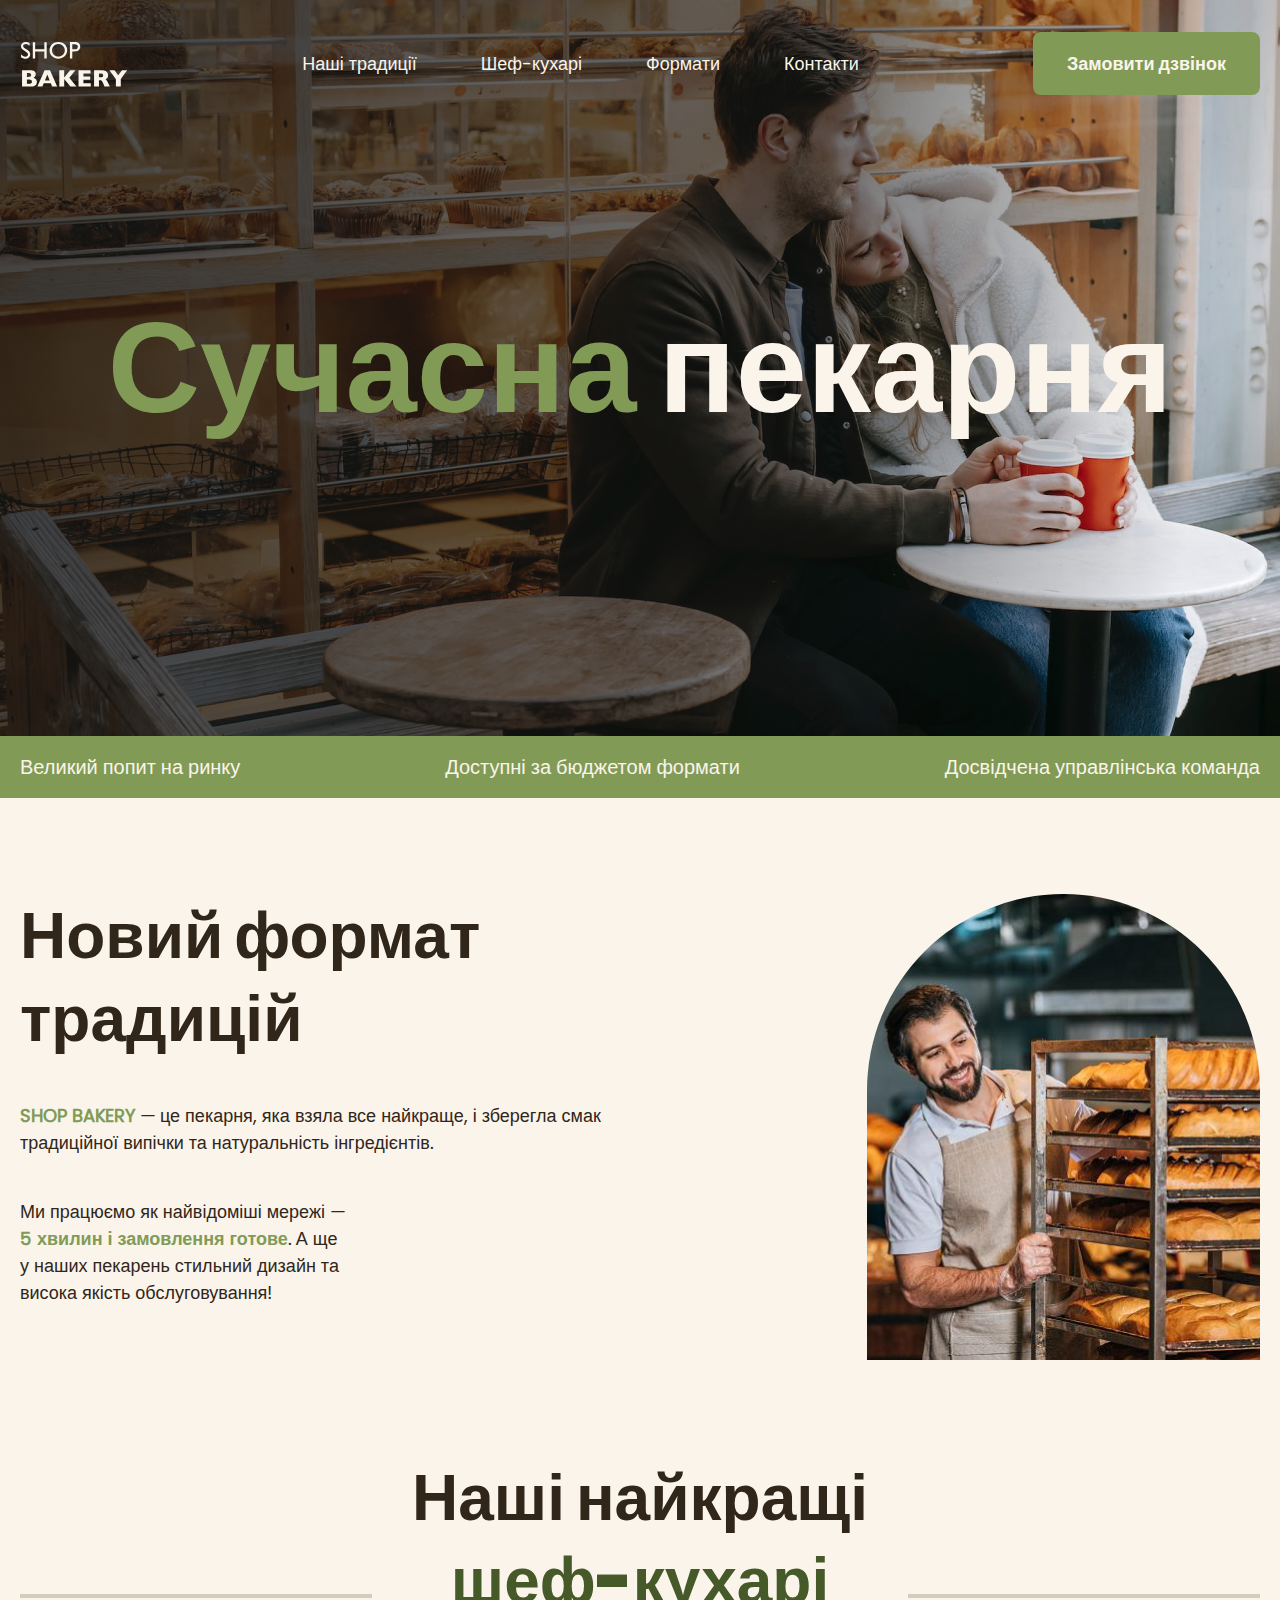
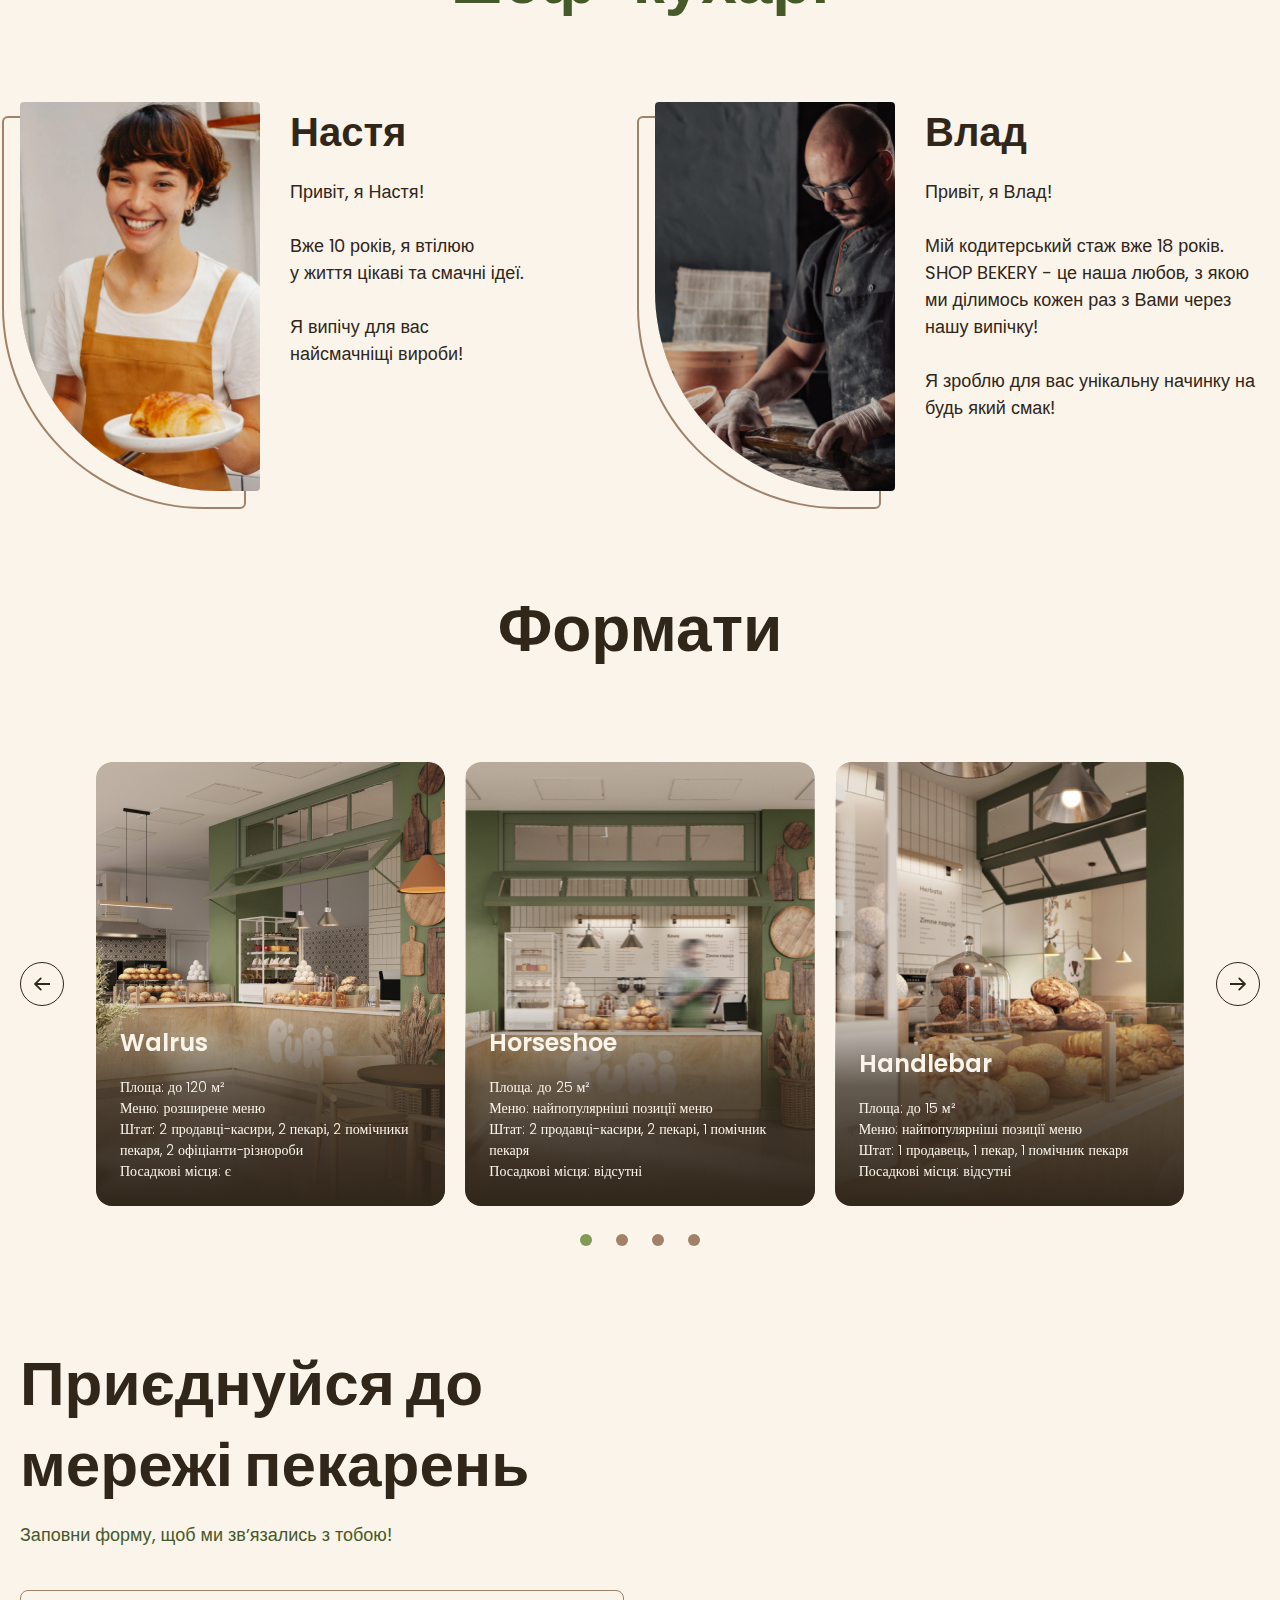
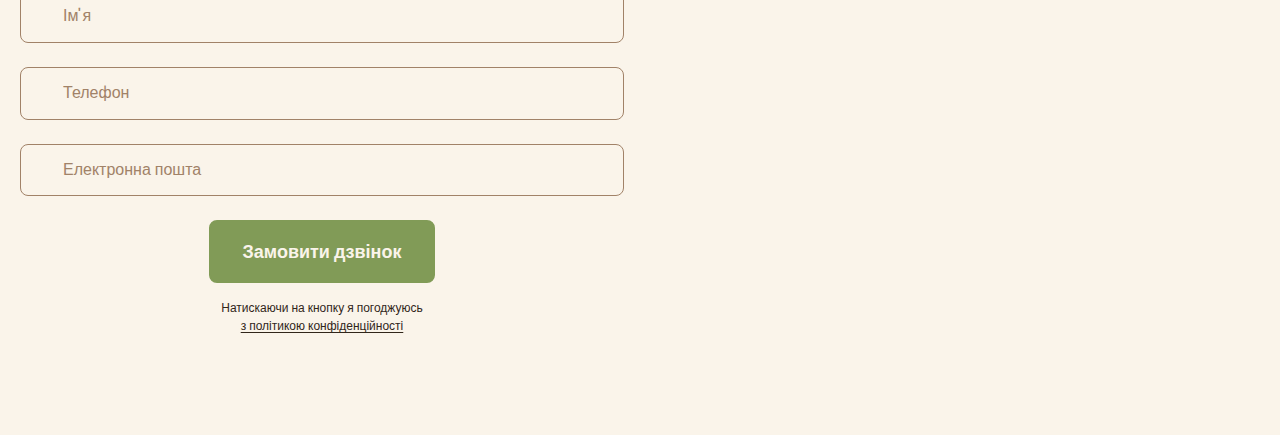
==== commit 68f52a92: "adoptation for format-section" ====
--- a/index.html
+++ b/index.html
@@ -7,6 +7,10 @@
     <title>Bakery</title>
     <!-- <link rel="stylesheet" href="./css/reset.css" /> -->
     <link rel="stylesheet" href="./css/main.min.css" />
+    <link
+      rel="stylesheet"
+      href="https://cdn.jsdelivr.net/npm/swiper@11/swiper-bundle.min.css"
+    />
   </head>
   <body>
     <header class="header">
@@ -156,79 +160,111 @@
           </ul>
         </div>
       </section>
-      <!-- <section class="section formats-section" id="formats-section">
+      <section class="section formats-section" id="formats-section">
         <div class="container">
           <h2 class="section__title formats-section__title">Формати</h2>
-          <div class="formats-section__container">
-            <button class="carousel-button" type="button">
+          <div class="formats-section__slider">
+            <button class="formats-section__button carousel-button prev" type="button">
               <svg class="carousel-arrow" width="16" height="16">
                 <use href="./images/icons-sprite.svg#icon-arrow"></use>
               </svg>
             </button>
-            <ul class="formats-section__list">
-              <li class="formats-section__item">
-                <article class="format-card">
-                  <img
-                    class="format-card__image"
-                    src="./images/PURI1.jpg"
-                    alt="Walrus"
-                  />
-                  <h4 class="format-card__title" lang="en">Walrus</h4>
-                  <ul class="format-card__text">
-                    <li>Площа: до 120 м&sup2;</li>
-                    <li>Меню: розширене меню</li>
-                    <li>
-                      Штат: 2 продавці-касири, 2 пекарі, 2 помічники пекаря, 2
-                      офіціанти-різнороби
-                    </li>
-                    <li>Посадкові місця: є</li>
-                  </ul>
-                </article>
-              </li>
-              <li class="formats-section__item">
-                <article class="format-card">
-                  <img
-                    class="format-card__image"
-                    src="./images/PURI2.jpg"
-                    alt="Horseshoe"
-                  />
-                  <h4 class="format-card__title" lang="en">Horseshoe</h4>
-                  <ul class="format-card__text">
-                    <li>Площа: до 25 м&sup2;</li>
-                    <li>Меню: найпопулярніші позиції меню</li>
-                    <li>
-                      Штат: 2 продавці-касири, 2 пекарі, 1 помічник пекаря
-                    </li>
-                    <li>Посадкові місця: відсутні</li>
-                  </ul>
-                </article>
-              </li>
-              <li class="formats-section__item">
-                <article class="format-card">
-                  <img
-                    class="format-card__image"
-                    src="./images/PURI3.jpg"
-                    alt="Handlebar"
-                  />
-                  <h4 class="format-card__title" lang="en">Handlebar</h4>
-                  <ul class="format-card__text">
-                    <li>Площа: до 15 м&sup2;</li>
-                    <li>Меню: найпопулярніші позиції меню</li>
-                    <li>Штат: 1 продавець, 1 пекар, 1 помічник пекаря</li>
-                    <li>Посадкові місця: відсутні</li>
-                  </ul>
-                </article>
-              </li>
-            </ul>
-            <button class="carousel-button next" type="button">
+            <div class="swiper-container formats-section__container">
+              <ul class="swiper-wrapper formats-section__list">
+                <li class="swiper-slide formats-section__item">
+                  <article class="format-card">
+                    <div class="format-card__container">
+                      <img
+                        class="format-card__image"
+                        src="./images/PURI1.jpg"
+                        alt="Walrus"
+                      />
+                      <h4 class="format-card__title" lang="en">Walrus</h4>
+                      <ul class="format-card__text">
+                        <li>Площа: до 120 м&sup2;</li>
+                        <li>Меню: розширене меню</li>
+                        <li>
+                          Штат: 2 продавці-касири, 2 пекарі, 2 помічники пекаря,
+                          2 офіціанти-різнороби
+                        </li>
+                        <li>Посадкові місця: є</li>
+                      </ul>
+                    </div>
+                  </article>
+                </li>
+                <li class="swiper-slide formats-section__item">
+                  <article class="format-card">
+                    <div class="format-card__container">
+                      <img
+                        class="format-card__image"
+                        src="./images/PURI2.jpg"
+                        alt="Horseshoe"
+                      />
+                      <h4 class="format-card__title" lang="en">Horseshoe</h4>
+                      <ul class="format-card__text">
+                        <li>Площа: до 25 м&sup2;</li>
+                        <li>Меню: найпопулярніші позиції меню</li>
+                        <li>
+                          Штат: 2 продавці-касири, 2 пекарі, 1 помічник пекаря
+                        </li>
+                        <li>Посадкові місця: відсутні</li>
+                      </ul>
+                    </div>
+                  </article>
+                </li>
+                <li class="swiper-slide formats-section__item">
+                  <article class="format-card">
+                    <div class="format-card__container">
+                      <img
+                        class="format-card__image"
+                        src="./images/PURI3.jpg"
+                        alt="Handlebar"
+                      />
+                      <h4 class="format-card__title" lang="en">Handlebar</h4>
+                      <ul class="format-card__text">
+                        <li>Площа: до 15 м&sup2;</li>
+                        <li>Меню: найпопулярніші позиції меню</li>
+                        <li>Штат: 1 продавець, 1 пекар, 1 помічник пекаря</li>
+                        <li>Посадкові місця: відсутні</li>
+                      </ul>
+                    </div>
+                  </article>
+                </li>
+                <li class="swiper-slide formats-section__item">
+                  <article class="format-card">
+                    <div class="format-card__container">
+                      <img
+                        class="format-card__image"
+                        src="./images/PURI3.jpg"
+                        alt="Handlebar"
+                      />
+                      <h4 class="format-card__title" lang="en">Handlebar</h4>
+                      <ul class="format-card__text">
+                        <li>Площа: до 15 м&sup2;</li>
+                        <li>Меню: найпопулярніші позиції меню</li>
+                        <li>Штат: 1 продавець, 1 пекар, 1 помічник пекаря</li>
+                        <li>Посадкові місця: відсутні</li>
+                      </ul>
+                    </div>
+                  </article>
+                </li>
+              </ul>
+              <div class="swiper-pagination">
+                <span class="swiper-pagination__button"></span>
+                <span class="swiper-pagination__button"></span>
+                <span class="swiper-pagination__button"></span>
+                <span class="swiper-pagination__button"></span>
+              </div>
+            </div>
+            <button class="formats-section__button carousel-button next" type="button">
               <svg class="carousel-arrow" width="16" height="16">
                 <use href="./images/icons-sprite.svg#icon-arrow"></use>
               </svg>
             </button>
           </div>
         </div>
-      </section> -->
-      <!-- <section class="section contact-section" id="contact-section">
+      </section>
+      <section class="section contact-section" id="contact-section">
         <div class="container">
           <div class="contact-section__container">
             <div class="contact-section__form">
@@ -305,7 +341,7 @@
             ></iframe>
           </div>
         </div>
-      </section> -->
+      </section>
     </main>
     <!-- <footer class="footer">
       <div class="container">
@@ -441,6 +477,8 @@
       </div>
     </div>
 
+    <script src="https://cdn.jsdelivr.net/npm/swiper@11/swiper-bundle.min.js"></script>
+    <script src="./js/formats-slider.js"></script>
     <script src="./js/mobile-menu.js"></script>
     <script src="./js/modal.js"></script>
   </body>
--- a/css/main.min.css
+++ b/css/main.min.css
@@ -1 +1 @@
-*{padding:0;margin:0;border:0}*,*:before,*:after,*::before,*::after{box-sizing:border-box}:focus,:active{outline:none}a:focus,a:active{outline:none}input,button,textarea{outline:none;border:none;font-family:inherit}input::-ms-clear{display:none}button{cursor:pointer;font-family:inherit;color:inherit}button::-moz-focus-inner{padding:0;border:0}a,a:visited{display:inline-block;text-decoration:none;font-family:inherit}a:hover{text-decoration:none}ul,ol,li{margin:0;padding:0;list-style-type:none}img{vertical-align:top}html,body{height:100%;width:100%;font-size:100%;line-height:1;-ms-text-size-adjust:100%;-webkit-text-size-adjust:100%}h1,h2,h3,h4,h5,h6{font-weight:inherit;font-size:inherit}* ::after ::before{box-sizing:border-box}body{font-family:"Poppins-Medium",sans-serif;font-size:16px;font-weight:500;line-height:1.5;font-style:normal;letter-spacing:0em;text-align:left;color:var(--color-primary-dark);background-color:var(--color-primary-normal)}a{color:var(--color-primary-normal);display:inline-block}img{display:block;max-width:100%;height:auto}@font-face{font-family:"Poppins-Medium";src:url(../fonts/);src:url(../fonts/Poppins-Medium.eot?#iefix) format("embedded-opentype"),url(../fonts/Poppins-Medium.otf) format("otf"),url(../fonts/Poppins-Medium.svg#Poppins-Medium) format("svg"),url(../fonts/Poppins-Medium.ttf) format("truetype"),url(../fonts/Poppins-Medium.woff) format("woff"),url(../fonts/Poppins-Medium.woff2) format("woff2")}@font-face{font-family:"Poppins-Light";src:url(../fonts/Poppins-Light.eot);src:url(../fonts/Poppins-Light.eot?#iefix) format("embedded-opentype"),url(../fonts/Poppins-Light.otf) format("otf"),url(../fonts/Poppins-Light.svg#Poppins-Light) format("svg"),url(../fonts/Poppins-Light.ttf) format("truetype"),url(../fonts/Poppins-Light.woff) format("woff"),url(../fonts/Poppins-Light.woff2) format("woff2")}@font-face{font-family:"Poppins-Regular";src:url(../fonts/Poppins-Regular.eot);src:url(../fonts/Poppins-Regular.eot?#iefix) format("embedded-opentype"),url(../fonts/Poppins-Regular.otf) format("otf"),url(../fonts/Poppins-Regular.svg#Poppins-Regular) format("svg"),url(../fonts/Poppins-Regular.ttf) format("truetype"),url(../fonts/Poppins-Regular.woff) format("woff"),url(../fonts/Poppins-Regular.woff2) format("woff2")}@font-face{font-family:"Poppins-SemiBold";src:url(../fonts/Poppins-SemiBold.eot);src:url(../fonts/Poppins-SemiBold.eot?#iefix) format("embedded-opentype"),url(../fonts/Poppins-SemiBold.otf) format("otf"),url(../fonts/Poppins-SemiBold.svg#Poppins-SemiBold) format("svg"),url(../fonts/Poppins-SemiBold.ttf) format("truetype"),url(../fonts/Poppins-SemiBold.woff) format("woff"),url(../fonts/Poppins-SemiBold.woff2) format("woff2")}@font-face{font-family:"Poppins-Black";src:url(../fonts/Poppins-Black.eot);src:url(../fonts/Poppins-Black.eot?#iefix) format("embedded-opentype"),url(../fonts/Poppins-Black.otf) format("otf"),url(../fonts/Poppins-Black.svg#Poppins-Black) format("svg"),url(../fonts/Poppins-Black.ttf) format("truetype"),url(../fonts/Poppins-Black.woff) format("woff"),url(../fonts/Poppins-Black.woff2) format("woff2")}@font-face{font-family:"Roboto-Regular";src:url(../fonts/Roboto-Regular.eot);src:url(../fonts/Roboto-Regular.eot?#iefix) format("embedded-opentype"),url(../fonts/Roboto-Regular.otf) format("otf"),url(../fonts/Roboto-Regular.svg#Roboto-Regular) format("svg"),url(../fonts/Roboto-Regular.ttf) format("truetype"),url(../fonts/Roboto-Regular.woff) format("woff"),url(../fonts/Roboto-Regular.woff2) format("woff2")}@font-face{font-family:"Gill-Sans-Bold";src:url(../fonts/Gill-Sans-Bold.eot);src:url(../fonts/Gill-Sans-Bold.eot?#iefix) format("embedded-opentype"),url(../fonts/Gill-Sans-Bold.otf) format("otf"),url(../fonts/Gill-Sans-Bold.svg#Gill-Sans-Bold) format("svg"),url(../fonts/Gill-Sans-Bold.ttf) format("truetype"),url(../fonts/Gill-Sans-Bold.woff) format("woff"),url(../fonts/Gill-Sans-Bold.woff2) format("woff2")}@font-face{font-family:"Gill-Sans-Regular";src:url(../fonts/Gill-Sans-Regular.eot);src:url(../fonts/Gill-Sans-Regular.eot?#iefix) format("embedded-opentype"),url(../fonts/Gill-Sans-Regular.otf) format("otf"),url(../fonts/Gill-Sans-Regular.svg#Gill-Sans-Regular) format("svg"),url(../fonts/Gill-Sans-Regular.ttf) format("truetype"),url(../fonts/Gill-Sans-Regular.woff) format("woff"),url(../fonts/Gill-Sans-Regular.woff2) format("woff2")}@font-face{font-family:"Gill-Sans-SemiBold";src:url(../fonts/Gill-Sans-SemiBold.eot);src:url(../fonts/Gill-Sans-SemiBold.eot?#iefix) format("embedded-opentype"),url(../fonts/Gill-Sans-SemiBold.otf) format("otf"),url(../fonts/Gill-Sans-SemiBold.svg#Gill-Sans-SemiBold) format("svg"),url(../fonts/Gill-Sans-SemiBold.ttf) format("truetype"),url(../fonts/Gill-Sans-SemiBold.woff) format("woff"),url(../fonts/Gill-Sans-SemiBold.woff2) format("woff2")}@font-face{font-family:"Inter-Regular";src:url(../fonts/Inter-Regular.eot);src:url(../fonts/Inter-Regular.eot?#iefix) format("embedded-opentype"),url(../fonts/Inter-Regular.otf) format("otf"),url(../fonts/Inter-Regular.svg#Inter-Regular) format("svg"),url(../fonts/Inter-Regular.ttf) format("truetype"),url(../fonts/Inter-Regular.woff) format("woff"),url(../fonts/Inter-Regular.woff2) format("woff2")}@font-face{font-family:"Gilroy-Medium";src:url(../fonts/Gilroy-Medium.eot);src:url(../fonts/Gilroy-Medium.eot?#iefix) format("embedded-opentype"),url(../fonts/Gilroy-Medium.otf) format("otf"),url(../fonts/Gilroy-Medium.svg#Gilroy-Medium) format("svg"),url(../fonts/Gilroy-Medium.ttf) format("truetype"),url(../fonts/Gilroy-Medium.woff) format("woff"),url(../fonts/Gilroy-Medium.woff2) format("woff2")}:root{--color-brand-light: #819b57;--color-brand-dark: #465929;--color-primary-dark: #31261a;--color-primary-normal: #faf4ea;--color-primary-light: #cfcfbc;--color-secondary-light: #a18268}.visually-hidden{position:absolute;left:-10000px;top:auto;width:1px;height:1px;overflow:hidden}.uppercase{text-transform:uppercase}.color-brand-light{color:var(--color-brand-light)}.color-brand-dark{color:var(--color-brand-dark)}.semi-bold{font-weight:600}.centered{text-align:center}.button{display:block;padding:16px 32px;gap:10px;background-color:var(--color-brand-light);border-radius:8px;border:2px solid var(--color-brand-light);font-family:"Poppins-SemiBold",sans-serif;font-size:18px;font-weight:600;text-align:center;color:var(--color-primary-normal);cursor:pointer}.carousel-button{display:flex;align-items:center;justify-content:center;width:44px;height:44px;flex-shrink:0;padding:0;background-color:rgba(0,0,0,0);border-radius:50%;border:1px solid var(--color-primary-dark);cursor:pointer;fill:var(--color-primary-dark)}.carousel-button.next{transform:rotate(180deg)}.carousel-arrow{width:16px;height:16px}.carousel-button:hover{background-color:var(--color-primary-dark);fill:var(--color-primary-normal)}.link{text-decoration:none;cursor:pointer;transition:color .3s}.chef-card{display:flex;gap:16px;align-items:flex-start}@media screen and (min-width: 1280px){.chef-card{gap:30px}}.chef-card__photo{width:140px;border-radius:4px 4px 4px 200px;box-shadow:-10px 10px 0 0 var(--color-primary-normal),-10px 10px 0 2px var(--color-secondary-light)}@media screen and (min-width: 1280px){.chef-card__photo{width:240px;box-shadow:-16px 16px 0 0 var(--color-primary-normal),-16px 16px 0 2px var(--color-secondary-light)}}.chef-card__title{margin-bottom:8px;font-family:"Poppins-SemiBold",sans-serif;font-weight:600;font-size:24px;line-height:1.5;color:var(--color-primary-dark)}@media screen and (min-width: 1280px){.chef-card__title{font-size:40px;margin-bottom:16px}}.chef-card__text{font-family:"Poppins-Regular",sans-serif;font-weight:400;font-size:14px;line-height:27px;color:var(--color-primary-dark)}@media screen and (min-width: 1280px){.chef-card__text{font-size:18px}}.chef-card__text{margin-bottom:21px}.chef-card__text:last-child{margin-bottom:0}@media screen and (min-width: 1280px){.chef-card__text{margin-bottom:27px}.chef-card__text:last-child{margin-bottom:0}}.format-card{position:relative;height:444px;padding:24px;display:flex;flex-direction:column;justify-content:end;background-image:linear-gradient(180deg, rgba(49, 38, 26, 0) 55.21%, rgba(49, 38, 26, 0.71) 72.92%, var(--color-primary-dark) 100%);border-radius:16px;transition:transform .3s}.format-card:hover{transform:scale(1.05)}.format-card__image{position:absolute;z-index:-1;top:0;left:0;width:100%;height:100%}.format-card__title{margin-bottom:16px;font-family:"Poppins-SemiBold";font-size:24px;font-weight:600;color:var(--color-primary-normal)}.format-card__text{font-family:"Poppins-Light";font-size:14px;font-weight:300;color:var(--color-primary-normal)}.input__label{display:block}.input__control{padding:16px 42px;width:100%;border:1px solid var(--color-secondary-light);border-radius:8px;font-size:16px;line-height:1.17;background-color:rgba(0,0,0,0)}.input__control:focus{border-color:var(--color-brand-light);outline:none}.input__control::-moz-placeholder{color:var(--color-secondary-light);font-size:16px;line-height:1.17}.input__control::placeholder{color:var(--color-secondary-light);font-size:16px;line-height:1.17}.input__control:focus::-moz-placeholder{color:var(--color-primary-dark)}.input__control:focus::placeholder{color:var(--color-primary-dark)}.form-terms{font-size:12px;line-height:1.5;font-weight:400;color:var(--color-primary-dark);max-width:220px;margin:0 auto;text-align:center}.form-terms__link{font-size:12px;line-height:1.5;font-weight:400;color:var(--color-primary-dark);display:block;text-decoration:underline;text-underline-offset:2px;cursor:pointer;transition:color .3s}.header{position:absolute;top:0;left:0;width:100%;padding-top:16px}@media screen and (min-width: 1280px){.header{padding-top:32px}}.header__container{display:flex;align-items:center;gap:40px}.header__nav{display:flex;align-items:center;flex-grow:1;gap:40px}.header__menu{display:none}@media screen and (min-width: 1280px){.header__menu{display:flex;gap:64px;flex-grow:1;justify-content:center}}.header__menu li{font-family:"Poppins-Regular",sans-serif;font-size:18px;font-weight:400;text-align:center;color:var(--color-primary-normal)}.header__menu li :hover{color:var(--color-brand-light)}.header__button{display:none}@media screen and (min-width: 1280px){.header__button{display:block}}.header__burger{fill:var(--color-primary-normal);background-color:rgba(0,0,0,0);border:none;width:24px;height:24px;padding:0}@media screen and (min-width: 1280px){.header__burger{display:none}}.container{width:100%;max-width:1298px;margin:0 auto;padding:0 20px}@media screen and (min-width: 1280px){.container{padding:0 20px}}.section{padding:20px 0}@media screen and (min-width: 1280px){.section{padding:48px 0}}.section__title{font-family:"Poppins-Black",sans-serif;font-size:32px;font-weight:900;line-height:1.3;color:var(--color-primary-dark)}@media screen and (min-width: 1280px){.section__title{font-size:64px}}.section__text{font-family:"Poppins-Regular",sans-serif;font-size:16px;font-weight:300;line-height:1.5}@media screen and (min-width: 1280px){.section__text{font-size:18px;font-weight:400}}.hero-section{background-image:linear-gradient(102.76deg, rgba(18, 18, 17, 0.78) 2.03%, rgba(18, 18, 17, 0.6) 58.46%, rgba(18, 18, 17, 0) 90.36%),url(../images/title.png);background-repeat:no-repeat;background-position:center top;background-size:cover;padding:124px 0}@media screen and (min-width: 1280px){.hero-section{padding:272px 0}}@media screen and (min-device-pixel-ratio: 2),(-webkit-min-device-pixel-ratio: 2),(min-resolution: 192dpi),(min-resolution: 2dppx){.hero-section{background-image:linear-gradient(102.76deg, rgba(18, 18, 17, 0.78) 2.03%, rgba(18, 18, 17, 0.6) 58.46%, rgba(18, 18, 17, 0) 90.36%),url(../images/title@2x.png)}}.hero-section__title{font-family:"Poppins-Black",sans-serif;font-size:67px;font-weight:900;color:var(--color-primary-normal);line-height:1;text-align:center;margin-bottom:48px}@media screen and (min-width: 1280px){.hero-section__title{font-size:128px;line-height:1.5;margin-bottom:0}}.hero-section__button{margin:0 auto}@media screen and (min-width: 1280px){.hero-section__button{display:none}}.advantages-section{padding:40px 0 20px 0}@media screen and (min-width: 1280px){.advantages-section{background-color:var(--color-brand-light);margin-bottom:48px;padding:16px 0}}.advantages-section__list{display:flex;flex-direction:column;gap:16px;background-color:var(--color-primary-light);border-radius:24px;padding:24px 40px}@media screen and (min-width: 1280px){.advantages-section__list{flex-direction:row;gap:40px;justify-content:space-between;background-color:rgba(0,0,0,0);border-radius:0;padding:0}}.advantages-section__item{font-family:"Poppins-Light",sans-serif;font-size:14px;font-weight:300}.advantages-section__item a{color:var(--color-primary-dark)}@media screen and (min-width: 1280px){.advantages-section__item{color:var(--color-primary-normal);font-size:20px}.advantages-section__item a{color:var(--color-primary-normal)}}.advantages-section__item :hover{color:var(--color-brand-dark)}.traditions-section .traditions-content{display:flex;align-items:flex-start;gap:100px;justify-content:space-between}.traditions-section .traditions-content__text--width600px{width:100%}@media screen and (min-width: 1280px){.traditions-section .traditions-content__text--width600px{width:600px}}.traditions-section .traditions-content__text--width330px{width:100%}@media screen and (min-width: 1280px){.traditions-section .traditions-content__text--width330px{width:330px}}.traditions-section .traditions-content__text .section__title{margin-bottom:24px}@media screen and (min-width: 1280px){.traditions-section .traditions-content__text .section__title{margin-bottom:42px}}.traditions-section .traditions-content__text p{margin-bottom:16px}@media screen and (min-width: 1280px){.traditions-section .traditions-content__text p{margin-bottom:42px}}.traditions-section .traditions-content__text p:last-child{margin-bottom:0}.traditions-section .traditions-content__image{display:none}@media screen and (min-width: 1280px){.traditions-section .traditions-content__image{display:block;border-color:var(--color-secondary-light);border-radius:400px 400px 0 0}}.chefs-section__title{margin:0 auto;margin-bottom:24px;text-align:center;position:relative}.chefs-section__title--color-brand-dark{color:var(--color-brand-dark)}@media screen and (min-width: 1280px){.chefs-section__title{margin-bottom:80px}}.chefs-section__title::before{display:none}@media screen and (min-width: 1280px){.chefs-section__title::before{content:"";display:block;width:352px;border:2px solid var(--color-primary-light);position:absolute;left:0;bottom:24px}}.chefs-section__title::after{display:none}@media screen and (min-width: 1280px){.chefs-section__title::after{content:"";display:block;width:352px;border:2px solid var(--color-primary-light);position:absolute;right:0;bottom:24px}}.chefs-section__list{display:flex;gap:20px;flex-wrap:wrap;flex-direction:column}@media screen and (min-width: 1280px){.chefs-section__list{flex-direction:row;gap:40px 30px}}.chefs-section__item{flex-basis:100%}@media screen and (min-width: 1280px){.chefs-section__item{flex-basis:calc((100% - 30px)/2)}}.formats-section__title{margin-bottom:80px;text-align:center;color:var(--color-primary-dark)}.formats-section__container{display:flex;gap:32px;align-items:center}.formats-section__list{display:flex;flex-wrap:wrap;gap:20px}.formats-section__item{flex-basis:calc((100% - 40px)/3)}.contact-section{padding-bottom:96px}.contact-section__container{display:flex;gap:32px}.contact-section__form{flex-basis:calc((100% - 32px)/2)}.contact-section__title{margin-bottom:16px;font-size:62px}.contact-section__text{margin-bottom:42px}.contact-section__text--color-brand-dark{color:var(--color-brand-dark)}.contact-section__map{flex-basis:calc((100% - 32px)/2);flex-shrink:0;border-radius:16px}.contact-section__form-field{margin-bottom:24px}.contact-section__button{display:block;margin:0 auto 16px}.contact-section__button:hover{background-color:rgba(0,0,0,0);color:var(--color-brand-dark)}.footer{background-color:var(--color-primary-dark);background-image:url(../images/footer-background.png);background-repeat:no-repeat;background-size:cover;background-position:center;padding:32px 0;position:relative}.footer::before{content:"";background-image:url(../images/decor-bread-small.png);width:180px;height:120px;background-size:100%;background-repeat:no-repeat;position:absolute;left:0;bottom:0}.footer::after{content:"";background-image:url(../images/decor-bread-large.png);width:380px;height:190px;background-size:100%;background-repeat:no-repeat;position:absolute;right:0;bottom:0}.footer__container{display:flex;gap:20px}.footer__nav{flex-basis:50%;display:flex;gap:20px}.footer__logo{flex-grow:1}.footer__menu{flex-grow:1}.footer__address{flex-basis:50%;display:flex;gap:20px}.footer__address-list{flex-basis:50%}.footer__address-link{color:var(--color-primary-light);font-size:16px;font-weight:300}.footer__address-link:hover{color:var(--color-brand-dark)}.footer__address-icon{fill:var(--color-primary-normal);width:32px;height:32px}.footer__address-icon:hover{fill:var(--color-brand-light)}.footer__address-info{flex-basis:50%}.footer__address-text{font-family:"Poppins-Light",sans-serif;font-size:16px;font-weight:300;text-align:center;color:var(--color-primary-normal)}.footer__address-text:hover{font-family:"Poppins-SemiBold",sans-serif;color:var(--color-brand-dark)}.footer__address-text-data{font-family:"Poppins-Regular",sans-serif;font-size:14px;font-weight:400;text-align:center;color:var(--color-secondary-light)}.backdrop{position:fixed;top:0;bottom:0;left:0;right:0;background-color:rgba(0,0,0,.5);display:flex;align-items:center;justify-content:center;padding:20px 0;transition:opacity .3s,visibility .3s}.backdrop.is-hidden{opacity:0;visibility:hidden;pointer-events:none}.modal{width:100%;max-width:880px;height:100%;max-height:880px;border-radius:32px;padding:70px 128px 70px 128px;background-color:var(--color-primary-normal);position:relative;overflow-y:auto}.modal__title{font-size:60px;text-align:center}.modal__text{margin-bottom:72px}.modal__text--color-brand-dark{color:var(--color-brand-dark)}.modal__form-field{margin-bottom:32px}.modal__button{margin:0 auto 24px}.modal__button:hover{background-color:rgba(0,0,0,0);color:var(--color-brand-dark)}.modal-button-close{position:absolute;top:40px;right:40px}.mobile-menu{position:fixed;top:0;left:0;width:100%;height:100%;background-color:var(--color-primary-normal);transform:translateX(100%);transition:transform .3s}.mobile-menu.is-open{transform:translateX(0)}.mobile-menu__btn-close{position:absolute;top:16px;right:24px}/*# sourceMappingURL=main.min.css.map */+*{padding:0;margin:0;border:0}*,*:before,*:after,*::before,*::after{box-sizing:border-box}:focus,:active{outline:none}a:focus,a:active{outline:none}input,button,textarea{outline:none;border:none;font-family:inherit}input::-ms-clear{display:none}button{cursor:pointer;font-family:inherit;color:inherit}button::-moz-focus-inner{padding:0;border:0}a,a:visited{display:inline-block;text-decoration:none;font-family:inherit}a:hover{text-decoration:none}ul,ol,li{margin:0;padding:0;list-style-type:none}img{vertical-align:top}html,body{height:100%;width:100%;font-size:100%;line-height:1;-ms-text-size-adjust:100%;-webkit-text-size-adjust:100%}h1,h2,h3,h4,h5,h6{font-weight:inherit;font-size:inherit}* ::after ::before{box-sizing:border-box}body{font-family:"Poppins-Medium",sans-serif;font-size:16px;font-weight:500;line-height:1.5;font-style:normal;letter-spacing:0em;text-align:left;color:var(--color-primary-dark);background-color:var(--color-primary-normal)}a{color:var(--color-primary-normal);display:inline-block}img{display:block;max-width:100%;height:auto;-o-object-fit:cover;object-fit:cover}@font-face{font-family:"Poppins-Medium";src:url(../fonts/);src:url(../fonts/Poppins-Medium.eot?#iefix) format("embedded-opentype"),url(../fonts/Poppins-Medium.otf) format("otf"),url(../fonts/Poppins-Medium.svg#Poppins-Medium) format("svg"),url(../fonts/Poppins-Medium.ttf) format("truetype"),url(../fonts/Poppins-Medium.woff) format("woff"),url(../fonts/Poppins-Medium.woff2) format("woff2")}@font-face{font-family:"Poppins-Light";src:url(../fonts/Poppins-Light.eot);src:url(../fonts/Poppins-Light.eot?#iefix) format("embedded-opentype"),url(../fonts/Poppins-Light.otf) format("otf"),url(../fonts/Poppins-Light.svg#Poppins-Light) format("svg"),url(../fonts/Poppins-Light.ttf) format("truetype"),url(../fonts/Poppins-Light.woff) format("woff"),url(../fonts/Poppins-Light.woff2) format("woff2")}@font-face{font-family:"Poppins-Regular";src:url(../fonts/Poppins-Regular.eot);src:url(../fonts/Poppins-Regular.eot?#iefix) format("embedded-opentype"),url(../fonts/Poppins-Regular.otf) format("otf"),url(../fonts/Poppins-Regular.svg#Poppins-Regular) format("svg"),url(../fonts/Poppins-Regular.ttf) format("truetype"),url(../fonts/Poppins-Regular.woff) format("woff"),url(../fonts/Poppins-Regular.woff2) format("woff2")}@font-face{font-family:"Poppins-SemiBold";src:url(../fonts/Poppins-SemiBold.eot);src:url(../fonts/Poppins-SemiBold.eot?#iefix) format("embedded-opentype"),url(../fonts/Poppins-SemiBold.otf) format("otf"),url(../fonts/Poppins-SemiBold.svg#Poppins-SemiBold) format("svg"),url(../fonts/Poppins-SemiBold.ttf) format("truetype"),url(../fonts/Poppins-SemiBold.woff) format("woff"),url(../fonts/Poppins-SemiBold.woff2) format("woff2")}@font-face{font-family:"Poppins-Black";src:url(../fonts/Poppins-Black.eot);src:url(../fonts/Poppins-Black.eot?#iefix) format("embedded-opentype"),url(../fonts/Poppins-Black.otf) format("otf"),url(../fonts/Poppins-Black.svg#Poppins-Black) format("svg"),url(../fonts/Poppins-Black.ttf) format("truetype"),url(../fonts/Poppins-Black.woff) format("woff"),url(../fonts/Poppins-Black.woff2) format("woff2")}@font-face{font-family:"Roboto-Regular";src:url(../fonts/Roboto-Regular.eot);src:url(../fonts/Roboto-Regular.eot?#iefix) format("embedded-opentype"),url(../fonts/Roboto-Regular.otf) format("otf"),url(../fonts/Roboto-Regular.svg#Roboto-Regular) format("svg"),url(../fonts/Roboto-Regular.ttf) format("truetype"),url(../fonts/Roboto-Regular.woff) format("woff"),url(../fonts/Roboto-Regular.woff2) format("woff2")}@font-face{font-family:"Gill-Sans-Bold";src:url(../fonts/Gill-Sans-Bold.eot);src:url(../fonts/Gill-Sans-Bold.eot?#iefix) format("embedded-opentype"),url(../fonts/Gill-Sans-Bold.otf) format("otf"),url(../fonts/Gill-Sans-Bold.svg#Gill-Sans-Bold) format("svg"),url(../fonts/Gill-Sans-Bold.ttf) format("truetype"),url(../fonts/Gill-Sans-Bold.woff) format("woff"),url(../fonts/Gill-Sans-Bold.woff2) format("woff2")}@font-face{font-family:"Gill-Sans-Regular";src:url(../fonts/Gill-Sans-Regular.eot);src:url(../fonts/Gill-Sans-Regular.eot?#iefix) format("embedded-opentype"),url(../fonts/Gill-Sans-Regular.otf) format("otf"),url(../fonts/Gill-Sans-Regular.svg#Gill-Sans-Regular) format("svg"),url(../fonts/Gill-Sans-Regular.ttf) format("truetype"),url(../fonts/Gill-Sans-Regular.woff) format("woff"),url(../fonts/Gill-Sans-Regular.woff2) format("woff2")}@font-face{font-family:"Gill-Sans-SemiBold";src:url(../fonts/Gill-Sans-SemiBold.eot);src:url(../fonts/Gill-Sans-SemiBold.eot?#iefix) format("embedded-opentype"),url(../fonts/Gill-Sans-SemiBold.otf) format("otf"),url(../fonts/Gill-Sans-SemiBold.svg#Gill-Sans-SemiBold) format("svg"),url(../fonts/Gill-Sans-SemiBold.ttf) format("truetype"),url(../fonts/Gill-Sans-SemiBold.woff) format("woff"),url(../fonts/Gill-Sans-SemiBold.woff2) format("woff2")}@font-face{font-family:"Inter-Regular";src:url(../fonts/Inter-Regular.eot);src:url(../fonts/Inter-Regular.eot?#iefix) format("embedded-opentype"),url(../fonts/Inter-Regular.otf) format("otf"),url(../fonts/Inter-Regular.svg#Inter-Regular) format("svg"),url(../fonts/Inter-Regular.ttf) format("truetype"),url(../fonts/Inter-Regular.woff) format("woff"),url(../fonts/Inter-Regular.woff2) format("woff2")}@font-face{font-family:"Gilroy-Medium";src:url(../fonts/Gilroy-Medium.eot);src:url(../fonts/Gilroy-Medium.eot?#iefix) format("embedded-opentype"),url(../fonts/Gilroy-Medium.otf) format("otf"),url(../fonts/Gilroy-Medium.svg#Gilroy-Medium) format("svg"),url(../fonts/Gilroy-Medium.ttf) format("truetype"),url(../fonts/Gilroy-Medium.woff) format("woff"),url(../fonts/Gilroy-Medium.woff2) format("woff2")}:root{--color-brand-light: #819b57;--color-brand-dark: #465929;--color-primary-dark: #31261a;--color-primary-normal: #faf4ea;--color-primary-light: #cfcfbc;--color-secondary-light: #a18268}.visually-hidden{position:absolute;left:-10000px;top:auto;width:1px;height:1px;overflow:hidden}.uppercase{text-transform:uppercase}.color-brand-light{color:var(--color-brand-light)}.color-brand-dark{color:var(--color-brand-dark)}.semi-bold{font-weight:600}.centered{text-align:center}.button{display:block;padding:16px 32px;gap:10px;background-color:var(--color-brand-light);border-radius:8px;border:2px solid var(--color-brand-light);font-family:"Poppins-SemiBold",sans-serif;font-size:18px;font-weight:600;text-align:center;color:var(--color-primary-normal);cursor:pointer}.carousel-button{display:flex;align-items:center;justify-content:center;width:44px;height:44px;flex-shrink:0;padding:0;background-color:rgba(0,0,0,0);border-radius:50%;border:1px solid var(--color-primary-dark);cursor:pointer;fill:var(--color-primary-dark)}.carousel-button.next{transform:rotate(180deg)}.carousel-button:hover{background-color:var(--color-primary-dark);fill:var(--color-primary-normal)}.carousel-arrow{width:16px;height:16px}.link{text-decoration:none;cursor:pointer;transition:color .3s}.chef-card{display:flex;gap:16px;align-items:flex-start}@media screen and (min-width: 1280px){.chef-card{gap:30px}}.chef-card__photo{width:140px;border-radius:4px 4px 4px 200px;box-shadow:-10px 10px 0 0 var(--color-primary-normal),-10px 10px 0 2px var(--color-secondary-light)}@media screen and (min-width: 1280px){.chef-card__photo{width:240px;box-shadow:-16px 16px 0 0 var(--color-primary-normal),-16px 16px 0 2px var(--color-secondary-light)}}.chef-card__title{margin-bottom:8px;font-family:"Poppins-SemiBold",sans-serif;font-weight:600;font-size:24px;line-height:1.5;color:var(--color-primary-dark)}@media screen and (min-width: 1280px){.chef-card__title{font-size:40px;margin-bottom:16px}}.chef-card__text{font-family:"Poppins-Regular",sans-serif;font-weight:400;font-size:14px;line-height:27px;color:var(--color-primary-dark)}@media screen and (min-width: 1280px){.chef-card__text{font-size:18px}}.chef-card__text{margin-bottom:21px}.chef-card__text:last-child{margin-bottom:0}@media screen and (min-width: 1280px){.chef-card__text{margin-bottom:27px}.chef-card__text:last-child{margin-bottom:0}}.format-card{transition:transform .3s}.format-card:hover{transform:scale(1.05)}.format-card__container{position:relative;height:444px;padding:24px;display:flex;flex-direction:column;justify-content:end;background-image:linear-gradient(180deg, rgba(49, 38, 26, 0) 55.21%, rgba(49, 38, 26, 0.71) 72.92%, var(--color-primary-dark) 100%);border-radius:16px;overflow:hidden}.format-card__image{position:absolute;z-index:-1;top:0;left:0;width:100%;height:100%}.format-card__title{margin-bottom:16px;font-family:"Poppins-SemiBold";font-size:24px;font-weight:600;color:var(--color-primary-normal)}.format-card__text{font-family:"Poppins-Light";font-size:14px;font-weight:300;color:var(--color-primary-normal)}.input__label{display:block}.input__control{padding:16px 42px;width:100%;border:1px solid var(--color-secondary-light);border-radius:8px;font-size:16px;line-height:1.17;background-color:rgba(0,0,0,0)}.input__control:focus{border-color:var(--color-brand-light);outline:none}.input__control::-moz-placeholder{color:var(--color-secondary-light);font-size:16px;line-height:1.17}.input__control::placeholder{color:var(--color-secondary-light);font-size:16px;line-height:1.17}.input__control:focus::-moz-placeholder{color:var(--color-primary-dark)}.input__control:focus::placeholder{color:var(--color-primary-dark)}.form-terms{font-size:12px;line-height:1.5;font-weight:400;color:var(--color-primary-dark);max-width:220px;margin:0 auto;text-align:center}.form-terms__link{font-size:12px;line-height:1.5;font-weight:400;color:var(--color-primary-dark);display:block;text-decoration:underline;text-underline-offset:2px;cursor:pointer;transition:color .3s}.swiper-pagination{display:flex;align-items:center;gap:24px;justify-content:center;margin-bottom:-36px}.swiper-pagination__button{background-color:var(--color-secondary-light);width:12px;height:12px;border-radius:50%;padding:0}.swiper-pagination__button--active{background-color:var(--color-brand-light)}.header{position:absolute;top:0;left:0;width:100%;padding-top:16px}@media screen and (min-width: 1280px){.header{padding-top:32px}}.header__container{display:flex;align-items:center;gap:40px}.header__nav{display:flex;align-items:center;flex-grow:1;gap:40px}.header__menu{display:none}@media screen and (min-width: 1280px){.header__menu{display:flex;gap:64px;flex-grow:1;justify-content:center}}.header__menu li{font-family:"Poppins-Regular",sans-serif;font-size:18px;font-weight:400;text-align:center;color:var(--color-primary-normal)}.header__menu li :hover{color:var(--color-brand-light)}.header__button{display:none}@media screen and (min-width: 1280px){.header__button{display:block}}.header__burger{fill:var(--color-primary-normal);background-color:rgba(0,0,0,0);border:none;width:24px;height:24px;padding:0}@media screen and (min-width: 1280px){.header__burger{display:none}}.container{width:100%;max-width:1298px;margin:0 auto;padding:0 20px}@media screen and (min-width: 1280px){.container{padding:0 20px}}.section{padding:20px 0}@media screen and (min-width: 1280px){.section{padding:48px 0}}.section__title{font-family:"Poppins-Black",sans-serif;font-size:32px;font-weight:900;line-height:1.3;color:var(--color-primary-dark)}@media screen and (min-width: 1280px){.section__title{font-size:64px}}.section__text{font-family:"Poppins-Regular",sans-serif;font-size:16px;font-weight:300;line-height:1.5}@media screen and (min-width: 1280px){.section__text{font-size:18px;font-weight:400}}.hero-section{background-image:linear-gradient(102.76deg, rgba(18, 18, 17, 0.78) 2.03%, rgba(18, 18, 17, 0.6) 58.46%, rgba(18, 18, 17, 0) 90.36%),url(../images/title.png);background-repeat:no-repeat;background-position:center top;background-size:cover;padding:124px 0}@media screen and (min-width: 1280px){.hero-section{padding:272px 0}}@media screen and (min-device-pixel-ratio: 2),(-webkit-min-device-pixel-ratio: 2),(min-resolution: 192dpi),(min-resolution: 2dppx){.hero-section{background-image:linear-gradient(102.76deg, rgba(18, 18, 17, 0.78) 2.03%, rgba(18, 18, 17, 0.6) 58.46%, rgba(18, 18, 17, 0) 90.36%),url(../images/title@2x.png)}}.hero-section__title{font-family:"Poppins-Black",sans-serif;font-size:67px;font-weight:900;color:var(--color-primary-normal);line-height:1;text-align:center;margin-bottom:48px}@media screen and (min-width: 1280px){.hero-section__title{font-size:128px;line-height:1.5;margin-bottom:0}}.hero-section__button{margin:0 auto}@media screen and (min-width: 1280px){.hero-section__button{display:none}}.advantages-section{padding:40px 0 20px 0}@media screen and (min-width: 1280px){.advantages-section{background-color:var(--color-brand-light);margin-bottom:48px;padding:16px 0}}.advantages-section__list{display:flex;flex-direction:column;gap:16px;background-color:var(--color-primary-light);border-radius:24px;padding:24px 40px}@media screen and (min-width: 1280px){.advantages-section__list{flex-direction:row;gap:40px;justify-content:space-between;background-color:rgba(0,0,0,0);border-radius:0;padding:0}}.advantages-section__item{font-family:"Poppins-Light",sans-serif;font-size:14px;font-weight:300}.advantages-section__item a{color:var(--color-primary-dark)}@media screen and (min-width: 1280px){.advantages-section__item{color:var(--color-primary-normal);font-size:20px}.advantages-section__item a{color:var(--color-primary-normal)}}.advantages-section__item :hover{color:var(--color-brand-dark)}.traditions-section .traditions-content{display:flex;align-items:flex-start;gap:100px;justify-content:space-between}.traditions-section .traditions-content__text--width600px{width:100%}@media screen and (min-width: 1280px){.traditions-section .traditions-content__text--width600px{width:600px}}.traditions-section .traditions-content__text--width330px{width:100%}@media screen and (min-width: 1280px){.traditions-section .traditions-content__text--width330px{width:330px}}.traditions-section .traditions-content__text .section__title{margin-bottom:24px}@media screen and (min-width: 1280px){.traditions-section .traditions-content__text .section__title{margin-bottom:42px}}.traditions-section .traditions-content__text p{margin-bottom:16px}@media screen and (min-width: 1280px){.traditions-section .traditions-content__text p{margin-bottom:42px}}.traditions-section .traditions-content__text p:last-child{margin-bottom:0}.traditions-section .traditions-content__image{display:none}@media screen and (min-width: 1280px){.traditions-section .traditions-content__image{display:block;border-color:var(--color-secondary-light);border-radius:400px 400px 0 0}}.chefs-section__title{margin:0 auto;margin-bottom:24px;text-align:center;position:relative}.chefs-section__title--color-brand-dark{color:var(--color-brand-dark)}@media screen and (min-width: 1280px){.chefs-section__title{margin-bottom:80px}}.chefs-section__title::before{display:none}@media screen and (min-width: 1280px){.chefs-section__title::before{content:"";display:block;width:352px;border:2px solid var(--color-primary-light);position:absolute;left:0;bottom:24px}}.chefs-section__title::after{display:none}@media screen and (min-width: 1280px){.chefs-section__title::after{content:"";display:block;width:352px;border:2px solid var(--color-primary-light);position:absolute;right:0;bottom:24px}}.chefs-section__list{display:flex;gap:20px;flex-wrap:wrap;flex-direction:column}@media screen and (min-width: 1280px){.chefs-section__list{flex-direction:row;gap:40px 30px}}.chefs-section__item{flex-basis:100%}@media screen and (min-width: 1280px){.chefs-section__item{flex-basis:calc((100% - 30px)/2)}}.formats-section{padding-bottom:78px}.formats-section__title{margin-bottom:80px;text-align:center;color:var(--color-primary-dark)}.formats-section__slider{display:flex;gap:32px;align-items:center;position:relative}.formats-section__container{overflow:hidden}.formats-section__item{padding:12px 0}.formats-section__button{display:none}@media screen and (min-width: 1280px){.formats-section__button{display:flex}}.contact-section{padding-bottom:96px}.contact-section__container{display:flex;gap:32px}.contact-section__form{flex-basis:calc((100% - 32px)/2)}.contact-section__title{margin-bottom:16px;font-size:62px}.contact-section__text{margin-bottom:42px}.contact-section__text--color-brand-dark{color:var(--color-brand-dark)}.contact-section__map{flex-basis:calc((100% - 32px)/2);flex-shrink:0;border-radius:16px}.contact-section__form-field{margin-bottom:24px}.contact-section__button{display:block;margin:0 auto 16px}.contact-section__button:hover{background-color:rgba(0,0,0,0);color:var(--color-brand-dark)}.footer{background-color:var(--color-primary-dark);background-image:url(../images/footer-background.png);background-repeat:no-repeat;background-size:cover;background-position:center;padding:32px 0;position:relative}.footer::before{content:"";background-image:url(../images/decor-bread-small.png);width:180px;height:120px;background-size:100%;background-repeat:no-repeat;position:absolute;left:0;bottom:0}.footer::after{content:"";background-image:url(../images/decor-bread-large.png);width:380px;height:190px;background-size:100%;background-repeat:no-repeat;position:absolute;right:0;bottom:0}.footer__container{display:flex;gap:20px}.footer__nav{flex-basis:50%;display:flex;gap:20px}.footer__logo{flex-grow:1}.footer__menu{flex-grow:1}.footer__address{flex-basis:50%;display:flex;gap:20px}.footer__address-list{flex-basis:50%}.footer__address-link{color:var(--color-primary-light);font-size:16px;font-weight:300}.footer__address-link:hover{color:var(--color-brand-dark)}.footer__address-icon{fill:var(--color-primary-normal);width:32px;height:32px}.footer__address-icon:hover{fill:var(--color-brand-light)}.footer__address-info{flex-basis:50%}.footer__address-text{font-family:"Poppins-Light",sans-serif;font-size:16px;font-weight:300;text-align:center;color:var(--color-primary-normal)}.footer__address-text:hover{font-family:"Poppins-SemiBold",sans-serif;color:var(--color-brand-dark)}.footer__address-text-data{font-family:"Poppins-Regular",sans-serif;font-size:14px;font-weight:400;text-align:center;color:var(--color-secondary-light)}.backdrop{position:fixed;top:0;bottom:0;left:0;right:0;background-color:rgba(0,0,0,.5);display:flex;align-items:center;justify-content:center;padding:20px 0;transition:opacity .3s,visibility .3s}.backdrop.is-hidden{opacity:0;visibility:hidden;pointer-events:none}.modal{width:100%;max-width:880px;height:100%;max-height:880px;border-radius:32px;padding:70px 128px 70px 128px;background-color:var(--color-primary-normal);position:relative;overflow-y:auto}.modal__title{font-size:60px;text-align:center}.modal__text{margin-bottom:72px}.modal__text--color-brand-dark{color:var(--color-brand-dark)}.modal__form-field{margin-bottom:32px}.modal__button{margin:0 auto 24px}.modal__button:hover{background-color:rgba(0,0,0,0);color:var(--color-brand-dark)}.modal-button-close{position:absolute;top:40px;right:40px}.mobile-menu{position:fixed;top:0;left:0;width:100%;height:100%;background-color:var(--color-primary-normal);transform:translateX(100%);transition:transform .3s}.mobile-menu.is-open{transform:translateX(0)}.mobile-menu__btn-close{position:absolute;top:16px;right:24px}/*# sourceMappingURL=main.min.css.map */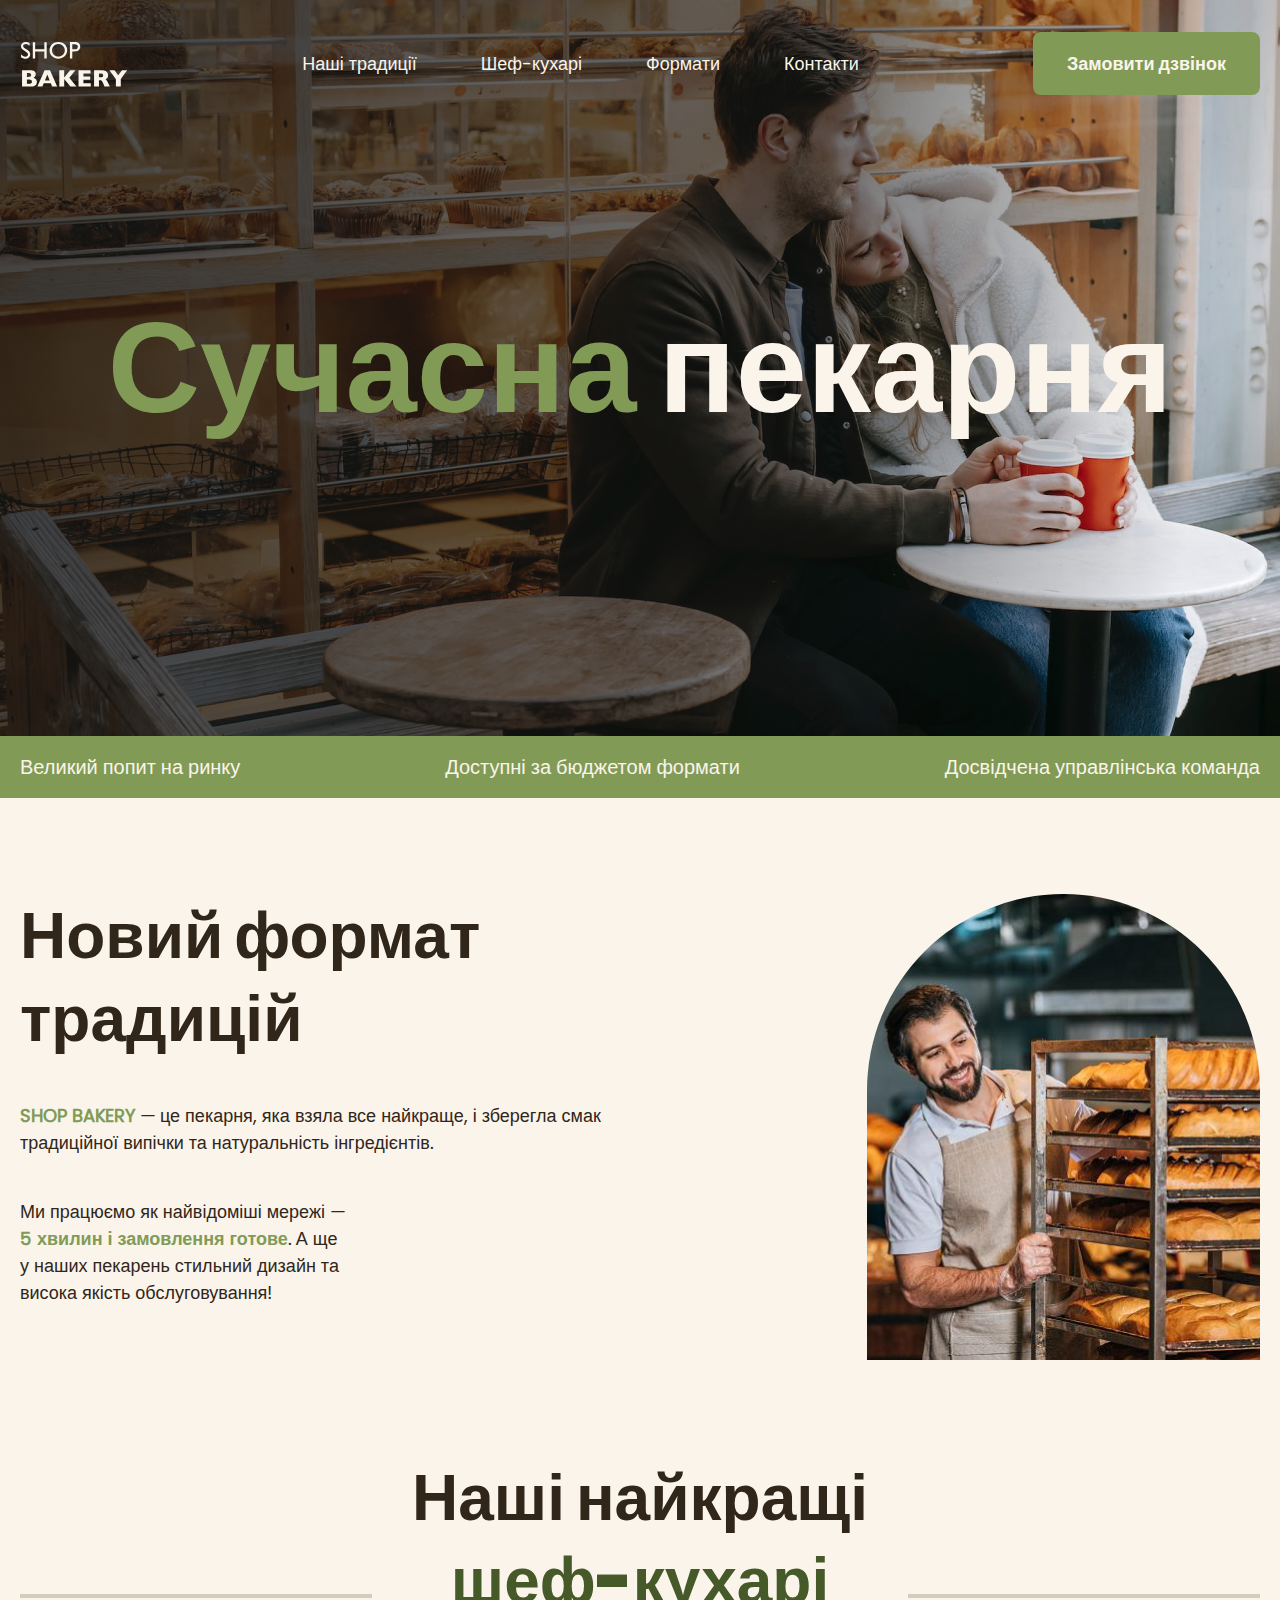
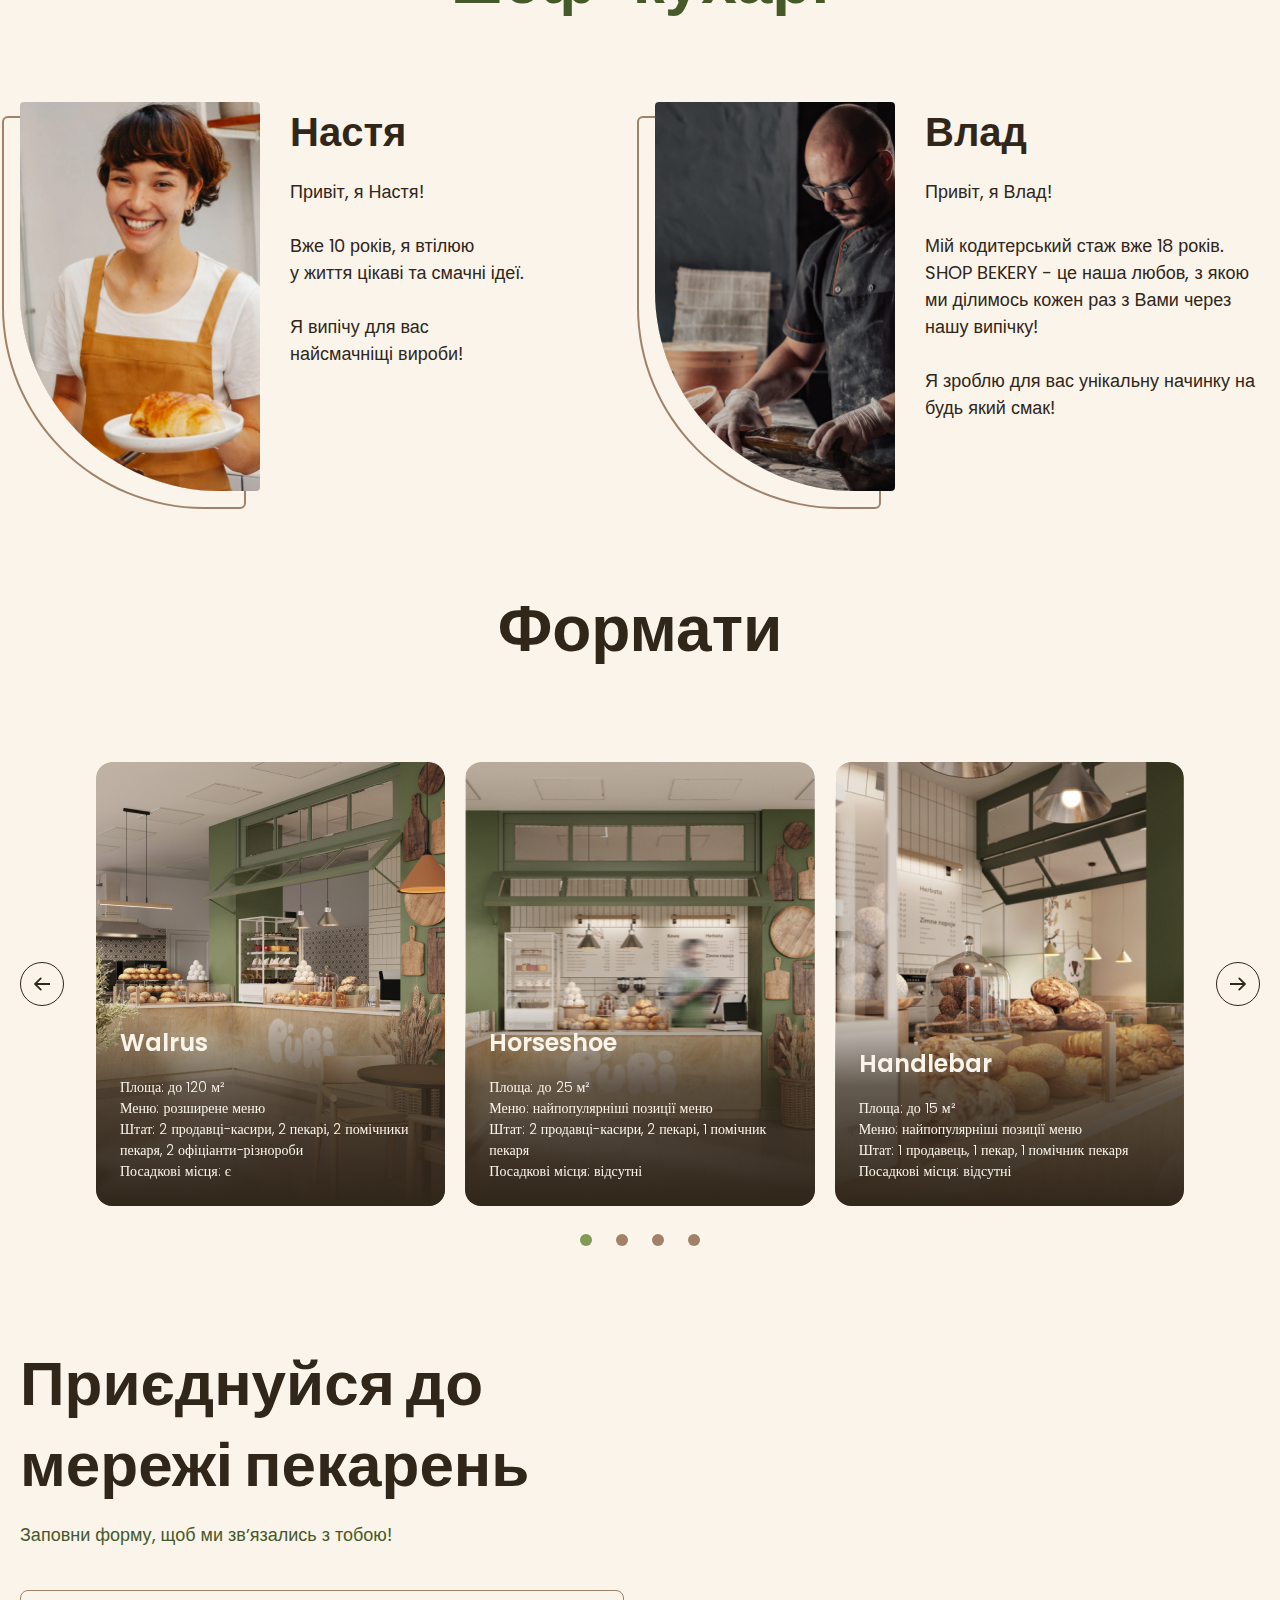
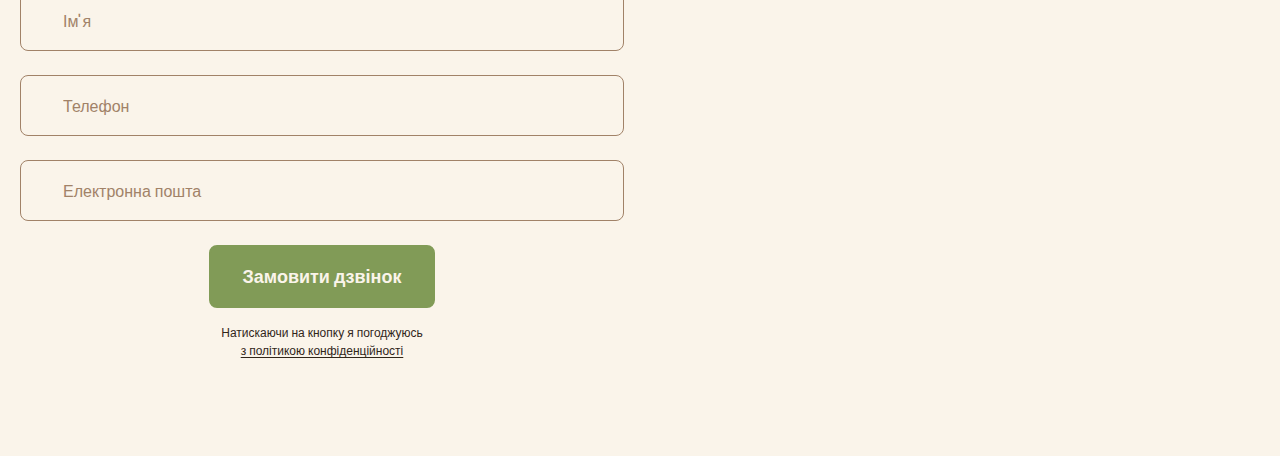
==== commit 03aa36ed: "adoptation for contact-section" ====
--- a/index.html
+++ b/index.html
@@ -332,8 +332,6 @@
             <iframe
               class="contact-section__map"
               src="https://www.google.com/maps/embed?pb=!1m18!1m12!1m3!1d2540.1638712576514!2d30.488658576255975!3d50.45667308691602!2m3!1f0!2f0!3f0!3m2!1i1024!2i768!4f13.1!3m3!1m2!1s0x40d4ce637bfe1717%3A0x5370c2254ad1b952!2z0YPQuy4g0KHQtdGH0LXQstGL0YUg0KHRgtGA0LXQu9GM0YbQvtCyLCA1NCwg0JrQuNC10LIsIDAyMDAw!5e0!3m2!1sru!2sua!4v1700818498158!5m2!1sru!2sua"
-              width="603"
-              height="595"
               style="border: 0;"
               allowfullscreen=""
               loading="lazy"
--- a/css/main.min.css
+++ b/css/main.min.css
@@ -1 +1 @@
-*{padding:0;margin:0;border:0}*,*:before,*:after,*::before,*::after{box-sizing:border-box}:focus,:active{outline:none}a:focus,a:active{outline:none}input,button,textarea{outline:none;border:none;font-family:inherit}input::-ms-clear{display:none}button{cursor:pointer;font-family:inherit;color:inherit}button::-moz-focus-inner{padding:0;border:0}a,a:visited{display:inline-block;text-decoration:none;font-family:inherit}a:hover{text-decoration:none}ul,ol,li{margin:0;padding:0;list-style-type:none}img{vertical-align:top}html,body{height:100%;width:100%;font-size:100%;line-height:1;-ms-text-size-adjust:100%;-webkit-text-size-adjust:100%}h1,h2,h3,h4,h5,h6{font-weight:inherit;font-size:inherit}* ::after ::before{box-sizing:border-box}body{font-family:"Poppins-Medium",sans-serif;font-size:16px;font-weight:500;line-height:1.5;font-style:normal;letter-spacing:0em;text-align:left;color:var(--color-primary-dark);background-color:var(--color-primary-normal)}a{color:var(--color-primary-normal);display:inline-block}img{display:block;max-width:100%;height:auto;-o-object-fit:cover;object-fit:cover}@font-face{font-family:"Poppins-Medium";src:url(../fonts/);src:url(../fonts/Poppins-Medium.eot?#iefix) format("embedded-opentype"),url(../fonts/Poppins-Medium.otf) format("otf"),url(../fonts/Poppins-Medium.svg#Poppins-Medium) format("svg"),url(../fonts/Poppins-Medium.ttf) format("truetype"),url(../fonts/Poppins-Medium.woff) format("woff"),url(../fonts/Poppins-Medium.woff2) format("woff2")}@font-face{font-family:"Poppins-Light";src:url(../fonts/Poppins-Light.eot);src:url(../fonts/Poppins-Light.eot?#iefix) format("embedded-opentype"),url(../fonts/Poppins-Light.otf) format("otf"),url(../fonts/Poppins-Light.svg#Poppins-Light) format("svg"),url(../fonts/Poppins-Light.ttf) format("truetype"),url(../fonts/Poppins-Light.woff) format("woff"),url(../fonts/Poppins-Light.woff2) format("woff2")}@font-face{font-family:"Poppins-Regular";src:url(../fonts/Poppins-Regular.eot);src:url(../fonts/Poppins-Regular.eot?#iefix) format("embedded-opentype"),url(../fonts/Poppins-Regular.otf) format("otf"),url(../fonts/Poppins-Regular.svg#Poppins-Regular) format("svg"),url(../fonts/Poppins-Regular.ttf) format("truetype"),url(../fonts/Poppins-Regular.woff) format("woff"),url(../fonts/Poppins-Regular.woff2) format("woff2")}@font-face{font-family:"Poppins-SemiBold";src:url(../fonts/Poppins-SemiBold.eot);src:url(../fonts/Poppins-SemiBold.eot?#iefix) format("embedded-opentype"),url(../fonts/Poppins-SemiBold.otf) format("otf"),url(../fonts/Poppins-SemiBold.svg#Poppins-SemiBold) format("svg"),url(../fonts/Poppins-SemiBold.ttf) format("truetype"),url(../fonts/Poppins-SemiBold.woff) format("woff"),url(../fonts/Poppins-SemiBold.woff2) format("woff2")}@font-face{font-family:"Poppins-Black";src:url(../fonts/Poppins-Black.eot);src:url(../fonts/Poppins-Black.eot?#iefix) format("embedded-opentype"),url(../fonts/Poppins-Black.otf) format("otf"),url(../fonts/Poppins-Black.svg#Poppins-Black) format("svg"),url(../fonts/Poppins-Black.ttf) format("truetype"),url(../fonts/Poppins-Black.woff) format("woff"),url(../fonts/Poppins-Black.woff2) format("woff2")}@font-face{font-family:"Roboto-Regular";src:url(../fonts/Roboto-Regular.eot);src:url(../fonts/Roboto-Regular.eot?#iefix) format("embedded-opentype"),url(../fonts/Roboto-Regular.otf) format("otf"),url(../fonts/Roboto-Regular.svg#Roboto-Regular) format("svg"),url(../fonts/Roboto-Regular.ttf) format("truetype"),url(../fonts/Roboto-Regular.woff) format("woff"),url(../fonts/Roboto-Regular.woff2) format("woff2")}@font-face{font-family:"Gill-Sans-Bold";src:url(../fonts/Gill-Sans-Bold.eot);src:url(../fonts/Gill-Sans-Bold.eot?#iefix) format("embedded-opentype"),url(../fonts/Gill-Sans-Bold.otf) format("otf"),url(../fonts/Gill-Sans-Bold.svg#Gill-Sans-Bold) format("svg"),url(../fonts/Gill-Sans-Bold.ttf) format("truetype"),url(../fonts/Gill-Sans-Bold.woff) format("woff"),url(../fonts/Gill-Sans-Bold.woff2) format("woff2")}@font-face{font-family:"Gill-Sans-Regular";src:url(../fonts/Gill-Sans-Regular.eot);src:url(../fonts/Gill-Sans-Regular.eot?#iefix) format("embedded-opentype"),url(../fonts/Gill-Sans-Regular.otf) format("otf"),url(../fonts/Gill-Sans-Regular.svg#Gill-Sans-Regular) format("svg"),url(../fonts/Gill-Sans-Regular.ttf) format("truetype"),url(../fonts/Gill-Sans-Regular.woff) format("woff"),url(../fonts/Gill-Sans-Regular.woff2) format("woff2")}@font-face{font-family:"Gill-Sans-SemiBold";src:url(../fonts/Gill-Sans-SemiBold.eot);src:url(../fonts/Gill-Sans-SemiBold.eot?#iefix) format("embedded-opentype"),url(../fonts/Gill-Sans-SemiBold.otf) format("otf"),url(../fonts/Gill-Sans-SemiBold.svg#Gill-Sans-SemiBold) format("svg"),url(../fonts/Gill-Sans-SemiBold.ttf) format("truetype"),url(../fonts/Gill-Sans-SemiBold.woff) format("woff"),url(../fonts/Gill-Sans-SemiBold.woff2) format("woff2")}@font-face{font-family:"Inter-Regular";src:url(../fonts/Inter-Regular.eot);src:url(../fonts/Inter-Regular.eot?#iefix) format("embedded-opentype"),url(../fonts/Inter-Regular.otf) format("otf"),url(../fonts/Inter-Regular.svg#Inter-Regular) format("svg"),url(../fonts/Inter-Regular.ttf) format("truetype"),url(../fonts/Inter-Regular.woff) format("woff"),url(../fonts/Inter-Regular.woff2) format("woff2")}@font-face{font-family:"Gilroy-Medium";src:url(../fonts/Gilroy-Medium.eot);src:url(../fonts/Gilroy-Medium.eot?#iefix) format("embedded-opentype"),url(../fonts/Gilroy-Medium.otf) format("otf"),url(../fonts/Gilroy-Medium.svg#Gilroy-Medium) format("svg"),url(../fonts/Gilroy-Medium.ttf) format("truetype"),url(../fonts/Gilroy-Medium.woff) format("woff"),url(../fonts/Gilroy-Medium.woff2) format("woff2")}:root{--color-brand-light: #819b57;--color-brand-dark: #465929;--color-primary-dark: #31261a;--color-primary-normal: #faf4ea;--color-primary-light: #cfcfbc;--color-secondary-light: #a18268}.visually-hidden{position:absolute;left:-10000px;top:auto;width:1px;height:1px;overflow:hidden}.uppercase{text-transform:uppercase}.color-brand-light{color:var(--color-brand-light)}.color-brand-dark{color:var(--color-brand-dark)}.semi-bold{font-weight:600}.centered{text-align:center}.button{display:block;padding:16px 32px;gap:10px;background-color:var(--color-brand-light);border-radius:8px;border:2px solid var(--color-brand-light);font-family:"Poppins-SemiBold",sans-serif;font-size:18px;font-weight:600;text-align:center;color:var(--color-primary-normal);cursor:pointer}.carousel-button{display:flex;align-items:center;justify-content:center;width:44px;height:44px;flex-shrink:0;padding:0;background-color:rgba(0,0,0,0);border-radius:50%;border:1px solid var(--color-primary-dark);cursor:pointer;fill:var(--color-primary-dark)}.carousel-button.next{transform:rotate(180deg)}.carousel-button:hover{background-color:var(--color-primary-dark);fill:var(--color-primary-normal)}.carousel-arrow{width:16px;height:16px}.link{text-decoration:none;cursor:pointer;transition:color .3s}.chef-card{display:flex;gap:16px;align-items:flex-start}@media screen and (min-width: 1280px){.chef-card{gap:30px}}.chef-card__photo{width:140px;border-radius:4px 4px 4px 200px;box-shadow:-10px 10px 0 0 var(--color-primary-normal),-10px 10px 0 2px var(--color-secondary-light)}@media screen and (min-width: 1280px){.chef-card__photo{width:240px;box-shadow:-16px 16px 0 0 var(--color-primary-normal),-16px 16px 0 2px var(--color-secondary-light)}}.chef-card__title{margin-bottom:8px;font-family:"Poppins-SemiBold",sans-serif;font-weight:600;font-size:24px;line-height:1.5;color:var(--color-primary-dark)}@media screen and (min-width: 1280px){.chef-card__title{font-size:40px;margin-bottom:16px}}.chef-card__text{font-family:"Poppins-Regular",sans-serif;font-weight:400;font-size:14px;line-height:27px;color:var(--color-primary-dark)}@media screen and (min-width: 1280px){.chef-card__text{font-size:18px}}.chef-card__text{margin-bottom:21px}.chef-card__text:last-child{margin-bottom:0}@media screen and (min-width: 1280px){.chef-card__text{margin-bottom:27px}.chef-card__text:last-child{margin-bottom:0}}.format-card{transition:transform .3s}.format-card:hover{transform:scale(1.05)}.format-card__container{position:relative;height:444px;padding:24px;display:flex;flex-direction:column;justify-content:end;background-image:linear-gradient(180deg, rgba(49, 38, 26, 0) 55.21%, rgba(49, 38, 26, 0.71) 72.92%, var(--color-primary-dark) 100%);border-radius:16px;overflow:hidden}.format-card__image{position:absolute;z-index:-1;top:0;left:0;width:100%;height:100%}.format-card__title{margin-bottom:16px;font-family:"Poppins-SemiBold";font-size:24px;font-weight:600;color:var(--color-primary-normal)}.format-card__text{font-family:"Poppins-Light";font-size:14px;font-weight:300;color:var(--color-primary-normal)}.input__label{display:block}.input__control{padding:16px 42px;width:100%;border:1px solid var(--color-secondary-light);border-radius:8px;font-size:16px;line-height:1.17;background-color:rgba(0,0,0,0)}.input__control:focus{border-color:var(--color-brand-light);outline:none}.input__control::-moz-placeholder{color:var(--color-secondary-light);font-size:16px;line-height:1.17}.input__control::placeholder{color:var(--color-secondary-light);font-size:16px;line-height:1.17}.input__control:focus::-moz-placeholder{color:var(--color-primary-dark)}.input__control:focus::placeholder{color:var(--color-primary-dark)}.form-terms{font-size:12px;line-height:1.5;font-weight:400;color:var(--color-primary-dark);max-width:220px;margin:0 auto;text-align:center}.form-terms__link{font-size:12px;line-height:1.5;font-weight:400;color:var(--color-primary-dark);display:block;text-decoration:underline;text-underline-offset:2px;cursor:pointer;transition:color .3s}.swiper-pagination{display:flex;align-items:center;gap:24px;justify-content:center;margin-bottom:-36px}.swiper-pagination__button{background-color:var(--color-secondary-light);width:12px;height:12px;border-radius:50%;padding:0}.swiper-pagination__button--active{background-color:var(--color-brand-light)}.header{position:absolute;top:0;left:0;width:100%;padding-top:16px}@media screen and (min-width: 1280px){.header{padding-top:32px}}.header__container{display:flex;align-items:center;gap:40px}.header__nav{display:flex;align-items:center;flex-grow:1;gap:40px}.header__menu{display:none}@media screen and (min-width: 1280px){.header__menu{display:flex;gap:64px;flex-grow:1;justify-content:center}}.header__menu li{font-family:"Poppins-Regular",sans-serif;font-size:18px;font-weight:400;text-align:center;color:var(--color-primary-normal)}.header__menu li :hover{color:var(--color-brand-light)}.header__button{display:none}@media screen and (min-width: 1280px){.header__button{display:block}}.header__burger{fill:var(--color-primary-normal);background-color:rgba(0,0,0,0);border:none;width:24px;height:24px;padding:0}@media screen and (min-width: 1280px){.header__burger{display:none}}.container{width:100%;max-width:1298px;margin:0 auto;padding:0 20px}@media screen and (min-width: 1280px){.container{padding:0 20px}}.section{padding:20px 0}@media screen and (min-width: 1280px){.section{padding:48px 0}}.section__title{font-family:"Poppins-Black",sans-serif;font-size:32px;font-weight:900;line-height:1.3;color:var(--color-primary-dark)}@media screen and (min-width: 1280px){.section__title{font-size:64px}}.section__text{font-family:"Poppins-Regular",sans-serif;font-size:16px;font-weight:300;line-height:1.5}@media screen and (min-width: 1280px){.section__text{font-size:18px;font-weight:400}}.hero-section{background-image:linear-gradient(102.76deg, rgba(18, 18, 17, 0.78) 2.03%, rgba(18, 18, 17, 0.6) 58.46%, rgba(18, 18, 17, 0) 90.36%),url(../images/title.png);background-repeat:no-repeat;background-position:center top;background-size:cover;padding:124px 0}@media screen and (min-width: 1280px){.hero-section{padding:272px 0}}@media screen and (min-device-pixel-ratio: 2),(-webkit-min-device-pixel-ratio: 2),(min-resolution: 192dpi),(min-resolution: 2dppx){.hero-section{background-image:linear-gradient(102.76deg, rgba(18, 18, 17, 0.78) 2.03%, rgba(18, 18, 17, 0.6) 58.46%, rgba(18, 18, 17, 0) 90.36%),url(../images/title@2x.png)}}.hero-section__title{font-family:"Poppins-Black",sans-serif;font-size:67px;font-weight:900;color:var(--color-primary-normal);line-height:1;text-align:center;margin-bottom:48px}@media screen and (min-width: 1280px){.hero-section__title{font-size:128px;line-height:1.5;margin-bottom:0}}.hero-section__button{margin:0 auto}@media screen and (min-width: 1280px){.hero-section__button{display:none}}.advantages-section{padding:40px 0 20px 0}@media screen and (min-width: 1280px){.advantages-section{background-color:var(--color-brand-light);margin-bottom:48px;padding:16px 0}}.advantages-section__list{display:flex;flex-direction:column;gap:16px;background-color:var(--color-primary-light);border-radius:24px;padding:24px 40px}@media screen and (min-width: 1280px){.advantages-section__list{flex-direction:row;gap:40px;justify-content:space-between;background-color:rgba(0,0,0,0);border-radius:0;padding:0}}.advantages-section__item{font-family:"Poppins-Light",sans-serif;font-size:14px;font-weight:300}.advantages-section__item a{color:var(--color-primary-dark)}@media screen and (min-width: 1280px){.advantages-section__item{color:var(--color-primary-normal);font-size:20px}.advantages-section__item a{color:var(--color-primary-normal)}}.advantages-section__item :hover{color:var(--color-brand-dark)}.traditions-section .traditions-content{display:flex;align-items:flex-start;gap:100px;justify-content:space-between}.traditions-section .traditions-content__text--width600px{width:100%}@media screen and (min-width: 1280px){.traditions-section .traditions-content__text--width600px{width:600px}}.traditions-section .traditions-content__text--width330px{width:100%}@media screen and (min-width: 1280px){.traditions-section .traditions-content__text--width330px{width:330px}}.traditions-section .traditions-content__text .section__title{margin-bottom:24px}@media screen and (min-width: 1280px){.traditions-section .traditions-content__text .section__title{margin-bottom:42px}}.traditions-section .traditions-content__text p{margin-bottom:16px}@media screen and (min-width: 1280px){.traditions-section .traditions-content__text p{margin-bottom:42px}}.traditions-section .traditions-content__text p:last-child{margin-bottom:0}.traditions-section .traditions-content__image{display:none}@media screen and (min-width: 1280px){.traditions-section .traditions-content__image{display:block;border-color:var(--color-secondary-light);border-radius:400px 400px 0 0}}.chefs-section__title{margin:0 auto;margin-bottom:24px;text-align:center;position:relative}.chefs-section__title--color-brand-dark{color:var(--color-brand-dark)}@media screen and (min-width: 1280px){.chefs-section__title{margin-bottom:80px}}.chefs-section__title::before{display:none}@media screen and (min-width: 1280px){.chefs-section__title::before{content:"";display:block;width:352px;border:2px solid var(--color-primary-light);position:absolute;left:0;bottom:24px}}.chefs-section__title::after{display:none}@media screen and (min-width: 1280px){.chefs-section__title::after{content:"";display:block;width:352px;border:2px solid var(--color-primary-light);position:absolute;right:0;bottom:24px}}.chefs-section__list{display:flex;gap:20px;flex-wrap:wrap;flex-direction:column}@media screen and (min-width: 1280px){.chefs-section__list{flex-direction:row;gap:40px 30px}}.chefs-section__item{flex-basis:100%}@media screen and (min-width: 1280px){.chefs-section__item{flex-basis:calc((100% - 30px)/2)}}.formats-section{padding-bottom:78px}.formats-section__title{margin-bottom:80px;text-align:center;color:var(--color-primary-dark)}.formats-section__slider{display:flex;gap:32px;align-items:center;position:relative}.formats-section__container{overflow:hidden}.formats-section__item{padding:12px 0}.formats-section__button{display:none}@media screen and (min-width: 1280px){.formats-section__button{display:flex}}.contact-section{padding-bottom:96px}.contact-section__container{display:flex;gap:32px}.contact-section__form{flex-basis:calc((100% - 32px)/2)}.contact-section__title{margin-bottom:16px;font-size:62px}.contact-section__text{margin-bottom:42px}.contact-section__text--color-brand-dark{color:var(--color-brand-dark)}.contact-section__map{flex-basis:calc((100% - 32px)/2);flex-shrink:0;border-radius:16px}.contact-section__form-field{margin-bottom:24px}.contact-section__button{display:block;margin:0 auto 16px}.contact-section__button:hover{background-color:rgba(0,0,0,0);color:var(--color-brand-dark)}.footer{background-color:var(--color-primary-dark);background-image:url(../images/footer-background.png);background-repeat:no-repeat;background-size:cover;background-position:center;padding:32px 0;position:relative}.footer::before{content:"";background-image:url(../images/decor-bread-small.png);width:180px;height:120px;background-size:100%;background-repeat:no-repeat;position:absolute;left:0;bottom:0}.footer::after{content:"";background-image:url(../images/decor-bread-large.png);width:380px;height:190px;background-size:100%;background-repeat:no-repeat;position:absolute;right:0;bottom:0}.footer__container{display:flex;gap:20px}.footer__nav{flex-basis:50%;display:flex;gap:20px}.footer__logo{flex-grow:1}.footer__menu{flex-grow:1}.footer__address{flex-basis:50%;display:flex;gap:20px}.footer__address-list{flex-basis:50%}.footer__address-link{color:var(--color-primary-light);font-size:16px;font-weight:300}.footer__address-link:hover{color:var(--color-brand-dark)}.footer__address-icon{fill:var(--color-primary-normal);width:32px;height:32px}.footer__address-icon:hover{fill:var(--color-brand-light)}.footer__address-info{flex-basis:50%}.footer__address-text{font-family:"Poppins-Light",sans-serif;font-size:16px;font-weight:300;text-align:center;color:var(--color-primary-normal)}.footer__address-text:hover{font-family:"Poppins-SemiBold",sans-serif;color:var(--color-brand-dark)}.footer__address-text-data{font-family:"Poppins-Regular",sans-serif;font-size:14px;font-weight:400;text-align:center;color:var(--color-secondary-light)}.backdrop{position:fixed;top:0;bottom:0;left:0;right:0;background-color:rgba(0,0,0,.5);display:flex;align-items:center;justify-content:center;padding:20px 0;transition:opacity .3s,visibility .3s}.backdrop.is-hidden{opacity:0;visibility:hidden;pointer-events:none}.modal{width:100%;max-width:880px;height:100%;max-height:880px;border-radius:32px;padding:70px 128px 70px 128px;background-color:var(--color-primary-normal);position:relative;overflow-y:auto}.modal__title{font-size:60px;text-align:center}.modal__text{margin-bottom:72px}.modal__text--color-brand-dark{color:var(--color-brand-dark)}.modal__form-field{margin-bottom:32px}.modal__button{margin:0 auto 24px}.modal__button:hover{background-color:rgba(0,0,0,0);color:var(--color-brand-dark)}.modal-button-close{position:absolute;top:40px;right:40px}.mobile-menu{position:fixed;top:0;left:0;width:100%;height:100%;background-color:var(--color-primary-normal);transform:translateX(100%);transition:transform .3s}.mobile-menu.is-open{transform:translateX(0)}.mobile-menu__btn-close{position:absolute;top:16px;right:24px}/*# sourceMappingURL=main.min.css.map */+*{padding:0;margin:0;border:0}*,*:before,*:after,*::before,*::after{box-sizing:border-box}:focus,:active{outline:none}a:focus,a:active{outline:none}input,button,textarea{outline:none;border:none;font-family:inherit}input::-ms-clear{display:none}button{cursor:pointer;font-family:inherit;color:inherit}button::-moz-focus-inner{padding:0;border:0}a,a:visited{display:inline-block;text-decoration:none;font-family:inherit}a:hover{text-decoration:none}ul,ol,li{margin:0;padding:0;list-style-type:none}img{vertical-align:top}html,body{height:100%;width:100%;font-size:100%;line-height:1;-ms-text-size-adjust:100%;-webkit-text-size-adjust:100%}h1,h2,h3,h4,h5,h6{font-weight:inherit;font-size:inherit}* ::after ::before{box-sizing:border-box}body{font-family:"Poppins-Medium",sans-serif;font-size:16px;font-weight:500;line-height:1.5;font-style:normal;letter-spacing:0em;text-align:left;color:var(--color-primary-dark);background-color:var(--color-primary-normal)}a{color:var(--color-primary-normal);display:inline-block}img{display:block;max-width:100%;height:auto;-o-object-fit:cover;object-fit:cover}@font-face{font-family:"Poppins-Medium";src:url(../fonts/);src:url(../fonts/Poppins-Medium.eot?#iefix) format("embedded-opentype"),url(../fonts/Poppins-Medium.otf) format("otf"),url(../fonts/Poppins-Medium.svg#Poppins-Medium) format("svg"),url(../fonts/Poppins-Medium.ttf) format("truetype"),url(../fonts/Poppins-Medium.woff) format("woff"),url(../fonts/Poppins-Medium.woff2) format("woff2")}@font-face{font-family:"Poppins-Light";src:url(../fonts/Poppins-Light.eot);src:url(../fonts/Poppins-Light.eot?#iefix) format("embedded-opentype"),url(../fonts/Poppins-Light.otf) format("otf"),url(../fonts/Poppins-Light.svg#Poppins-Light) format("svg"),url(../fonts/Poppins-Light.ttf) format("truetype"),url(../fonts/Poppins-Light.woff) format("woff"),url(../fonts/Poppins-Light.woff2) format("woff2")}@font-face{font-family:"Poppins-Regular";src:url(../fonts/Poppins-Regular.eot);src:url(../fonts/Poppins-Regular.eot?#iefix) format("embedded-opentype"),url(../fonts/Poppins-Regular.otf) format("otf"),url(../fonts/Poppins-Regular.svg#Poppins-Regular) format("svg"),url(../fonts/Poppins-Regular.ttf) format("truetype"),url(../fonts/Poppins-Regular.woff) format("woff"),url(../fonts/Poppins-Regular.woff2) format("woff2")}@font-face{font-family:"Poppins-SemiBold";src:url(../fonts/Poppins-SemiBold.eot);src:url(../fonts/Poppins-SemiBold.eot?#iefix) format("embedded-opentype"),url(../fonts/Poppins-SemiBold.otf) format("otf"),url(../fonts/Poppins-SemiBold.svg#Poppins-SemiBold) format("svg"),url(../fonts/Poppins-SemiBold.ttf) format("truetype"),url(../fonts/Poppins-SemiBold.woff) format("woff"),url(../fonts/Poppins-SemiBold.woff2) format("woff2")}@font-face{font-family:"Poppins-Black";src:url(../fonts/Poppins-Black.eot);src:url(../fonts/Poppins-Black.eot?#iefix) format("embedded-opentype"),url(../fonts/Poppins-Black.otf) format("otf"),url(../fonts/Poppins-Black.svg#Poppins-Black) format("svg"),url(../fonts/Poppins-Black.ttf) format("truetype"),url(../fonts/Poppins-Black.woff) format("woff"),url(../fonts/Poppins-Black.woff2) format("woff2")}@font-face{font-family:"Roboto-Regular";src:url(../fonts/Roboto-Regular.eot);src:url(../fonts/Roboto-Regular.eot?#iefix) format("embedded-opentype"),url(../fonts/Roboto-Regular.otf) format("otf"),url(../fonts/Roboto-Regular.svg#Roboto-Regular) format("svg"),url(../fonts/Roboto-Regular.ttf) format("truetype"),url(../fonts/Roboto-Regular.woff) format("woff"),url(../fonts/Roboto-Regular.woff2) format("woff2")}@font-face{font-family:"Gill-Sans-Bold";src:url(../fonts/Gill-Sans-Bold.eot);src:url(../fonts/Gill-Sans-Bold.eot?#iefix) format("embedded-opentype"),url(../fonts/Gill-Sans-Bold.otf) format("otf"),url(../fonts/Gill-Sans-Bold.svg#Gill-Sans-Bold) format("svg"),url(../fonts/Gill-Sans-Bold.ttf) format("truetype"),url(../fonts/Gill-Sans-Bold.woff) format("woff"),url(../fonts/Gill-Sans-Bold.woff2) format("woff2")}@font-face{font-family:"Gill-Sans-Regular";src:url(../fonts/Gill-Sans-Regular.eot);src:url(../fonts/Gill-Sans-Regular.eot?#iefix) format("embedded-opentype"),url(../fonts/Gill-Sans-Regular.otf) format("otf"),url(../fonts/Gill-Sans-Regular.svg#Gill-Sans-Regular) format("svg"),url(../fonts/Gill-Sans-Regular.ttf) format("truetype"),url(../fonts/Gill-Sans-Regular.woff) format("woff"),url(../fonts/Gill-Sans-Regular.woff2) format("woff2")}@font-face{font-family:"Gill-Sans-SemiBold";src:url(../fonts/Gill-Sans-SemiBold.eot);src:url(../fonts/Gill-Sans-SemiBold.eot?#iefix) format("embedded-opentype"),url(../fonts/Gill-Sans-SemiBold.otf) format("otf"),url(../fonts/Gill-Sans-SemiBold.svg#Gill-Sans-SemiBold) format("svg"),url(../fonts/Gill-Sans-SemiBold.ttf) format("truetype"),url(../fonts/Gill-Sans-SemiBold.woff) format("woff"),url(../fonts/Gill-Sans-SemiBold.woff2) format("woff2")}@font-face{font-family:"Inter-Regular";src:url(../fonts/Inter-Regular.eot);src:url(../fonts/Inter-Regular.eot?#iefix) format("embedded-opentype"),url(../fonts/Inter-Regular.otf) format("otf"),url(../fonts/Inter-Regular.svg#Inter-Regular) format("svg"),url(../fonts/Inter-Regular.ttf) format("truetype"),url(../fonts/Inter-Regular.woff) format("woff"),url(../fonts/Inter-Regular.woff2) format("woff2")}@font-face{font-family:"Gilroy-Medium";src:url(../fonts/Gilroy-Medium.eot);src:url(../fonts/Gilroy-Medium.eot?#iefix) format("embedded-opentype"),url(../fonts/Gilroy-Medium.otf) format("otf"),url(../fonts/Gilroy-Medium.svg#Gilroy-Medium) format("svg"),url(../fonts/Gilroy-Medium.ttf) format("truetype"),url(../fonts/Gilroy-Medium.woff) format("woff"),url(../fonts/Gilroy-Medium.woff2) format("woff2")}:root{--color-brand-light: #819b57;--color-brand-dark: #465929;--color-primary-dark: #31261a;--color-primary-normal: #faf4ea;--color-primary-light: #cfcfbc;--color-secondary-light: #a18268}.visually-hidden{position:absolute;left:-10000px;top:auto;width:1px;height:1px;overflow:hidden}.uppercase{text-transform:uppercase}.color-brand-light{color:var(--color-brand-light)}.color-brand-dark{color:var(--color-brand-dark)}.semi-bold{font-weight:600}.centered{text-align:center}.button{display:block;font-size:16px;padding:10px 24px;gap:10px;background-color:var(--color-brand-light);border-radius:8px;border:2px solid var(--color-brand-light);font-family:"Poppins-SemiBold",sans-serif;font-weight:600;text-align:center;color:var(--color-primary-normal);cursor:pointer}@media screen and (min-width: 1280px){.button{font-size:18px;line-height:1.5;padding:16px 32px}}.carousel-button{display:flex;align-items:center;justify-content:center;width:44px;height:44px;flex-shrink:0;padding:0;background-color:rgba(0,0,0,0);border-radius:50%;border:1px solid var(--color-primary-dark);cursor:pointer;fill:var(--color-primary-dark)}.carousel-button.next{transform:rotate(180deg)}.carousel-button:hover{background-color:var(--color-primary-dark);fill:var(--color-primary-normal)}.carousel-arrow{width:16px;height:16px}.link{text-decoration:none;cursor:pointer;transition:color .3s}.chef-card{display:flex;gap:16px;align-items:flex-start}@media screen and (min-width: 1280px){.chef-card{gap:30px}}.chef-card__photo{width:140px;border-radius:4px 4px 4px 200px;box-shadow:-10px 10px 0 0 var(--color-primary-normal),-10px 10px 0 2px var(--color-secondary-light)}@media screen and (min-width: 1280px){.chef-card__photo{width:240px;box-shadow:-16px 16px 0 0 var(--color-primary-normal),-16px 16px 0 2px var(--color-secondary-light)}}.chef-card__title{margin-bottom:8px;font-family:"Poppins-SemiBold",sans-serif;font-weight:600;font-size:24px;line-height:1.5;color:var(--color-primary-dark)}@media screen and (min-width: 1280px){.chef-card__title{font-size:40px;margin-bottom:16px}}.chef-card__text{font-family:"Poppins-Regular",sans-serif;font-weight:400;font-size:14px;line-height:27px;color:var(--color-primary-dark)}@media screen and (min-width: 1280px){.chef-card__text{font-size:18px}}.chef-card__text{margin-bottom:21px}.chef-card__text:last-child{margin-bottom:0}@media screen and (min-width: 1280px){.chef-card__text{margin-bottom:27px}.chef-card__text:last-child{margin-bottom:0}}.format-card{transition:transform .3s}.format-card:hover{transform:scale(1.05)}.format-card__container{position:relative;height:444px;padding:24px;display:flex;flex-direction:column;justify-content:end;background-image:linear-gradient(180deg, rgba(49, 38, 26, 0) 55.21%, rgba(49, 38, 26, 0.71) 72.92%, var(--color-primary-dark) 100%);border-radius:16px;overflow:hidden}.format-card__image{position:absolute;z-index:-1;top:0;left:0;width:100%;height:100%}.format-card__title{margin-bottom:16px;font-family:"Poppins-SemiBold";font-size:24px;font-weight:600;color:var(--color-primary-normal)}.format-card__text{font-family:"Poppins-Light";font-size:14px;font-weight:300;color:var(--color-primary-normal)}.input__label{display:block}.input__control{font-size:16px;line-height:1.5;padding:8px 24px;width:100%;border:1px solid var(--color-secondary-light);border-radius:8px;background-color:rgba(0,0,0,0)}@media screen and (min-width: 1280px){.input__control{font-size:18px;padding:16px 42px}}.input__control:focus{border-color:var(--color-brand-light);outline:none}.input__control::-moz-placeholder{color:var(--color-secondary-light);font-size:16px;line-height:1.17}.input__control::placeholder{color:var(--color-secondary-light);font-size:16px;line-height:1.17}.input__control:focus::-moz-placeholder{color:var(--color-primary-dark)}.input__control:focus::placeholder{color:var(--color-primary-dark)}.form-terms{display:none;font-size:12px;line-height:1.5;font-weight:400;color:var(--color-primary-dark);max-width:220px;margin:0 auto;text-align:center}@media screen and (min-width: 768px){.form-terms{display:block}}.form-terms__link{display:none;font-size:12px;line-height:1.5;font-weight:400;color:var(--color-primary-dark);text-decoration:underline;text-underline-offset:2px;cursor:pointer;transition:color .3s}@media screen and (min-width: 768px){.form-terms__link{display:block}}.swiper-pagination{display:flex;align-items:center;gap:24px;justify-content:center;margin-bottom:-36px}.swiper-pagination__button{background-color:var(--color-secondary-light);width:12px;height:12px;border-radius:50%;padding:0}.swiper-pagination__button--active{background-color:var(--color-brand-light)}.header{position:absolute;top:0;left:0;width:100%;padding-top:16px}@media screen and (min-width: 1280px){.header{padding-top:32px}}.header__container{display:flex;align-items:center;gap:40px}.header__nav{display:flex;align-items:center;flex-grow:1;gap:40px}.header__menu{display:none}@media screen and (min-width: 1280px){.header__menu{display:flex;gap:64px;flex-grow:1;justify-content:center}}.header__menu li{font-family:"Poppins-Regular",sans-serif;font-size:18px;font-weight:400;text-align:center;color:var(--color-primary-normal)}.header__menu li :hover{color:var(--color-brand-light)}.header__button{display:none}@media screen and (min-width: 1280px){.header__button{display:block}}.header__burger{fill:var(--color-primary-normal);background-color:rgba(0,0,0,0);border:none;width:24px;height:24px;padding:0}@media screen and (min-width: 1280px){.header__burger{display:none}}.container{width:100%;max-width:1298px;margin:0 auto;padding:0 20px}@media screen and (min-width: 1280px){.container{padding:0 20px}}.section{padding:20px 0}@media screen and (min-width: 1280px){.section{padding:48px 0}}.section__title{font-family:"Poppins-Black",sans-serif;font-size:32px;font-weight:900;line-height:1.3;color:var(--color-primary-dark)}@media screen and (min-width: 1280px){.section__title{font-size:64px}}.section__text{font-family:"Poppins-Regular",sans-serif;font-size:16px;font-weight:300;line-height:1.5}@media screen and (min-width: 1280px){.section__text{font-size:18px;font-weight:400}}.hero-section{background-image:linear-gradient(102.76deg, rgba(18, 18, 17, 0.78) 2.03%, rgba(18, 18, 17, 0.6) 58.46%, rgba(18, 18, 17, 0) 90.36%),url(../images/title.png);background-repeat:no-repeat;background-position:center top;background-size:cover;padding:124px 0}@media screen and (min-width: 1280px){.hero-section{padding:272px 0}}@media screen and (min-device-pixel-ratio: 2),(-webkit-min-device-pixel-ratio: 2),(min-resolution: 192dpi),(min-resolution: 2dppx){.hero-section{background-image:linear-gradient(102.76deg, rgba(18, 18, 17, 0.78) 2.03%, rgba(18, 18, 17, 0.6) 58.46%, rgba(18, 18, 17, 0) 90.36%),url(../images/title@2x.png)}}.hero-section__title{font-family:"Poppins-Black",sans-serif;font-size:67px;font-weight:900;color:var(--color-primary-normal);line-height:1;text-align:center;margin-bottom:48px}@media screen and (min-width: 1280px){.hero-section__title{font-size:128px;line-height:1.5;margin-bottom:0}}.hero-section__button{margin:0 auto}@media screen and (min-width: 1280px){.hero-section__button{display:none}}.advantages-section{padding:40px 0 20px 0}@media screen and (min-width: 1280px){.advantages-section{background-color:var(--color-brand-light);margin-bottom:48px;padding:16px 0}}.advantages-section__list{display:flex;flex-direction:column;gap:16px;background-color:var(--color-primary-light);border-radius:24px;padding:24px 40px}@media screen and (min-width: 1280px){.advantages-section__list{flex-direction:row;gap:40px;justify-content:space-between;background-color:rgba(0,0,0,0);border-radius:0;padding:0}}.advantages-section__item{font-family:"Poppins-Light",sans-serif;font-size:14px;font-weight:300}.advantages-section__item a{color:var(--color-primary-dark)}@media screen and (min-width: 1280px){.advantages-section__item{color:var(--color-primary-normal);font-size:20px}.advantages-section__item a{color:var(--color-primary-normal)}}.advantages-section__item :hover{color:var(--color-brand-dark)}.traditions-section .traditions-content{display:flex;align-items:flex-start;gap:100px;justify-content:space-between}.traditions-section .traditions-content__text--width600px{width:100%}@media screen and (min-width: 1280px){.traditions-section .traditions-content__text--width600px{width:600px}}.traditions-section .traditions-content__text--width330px{width:100%}@media screen and (min-width: 1280px){.traditions-section .traditions-content__text--width330px{width:330px}}.traditions-section .traditions-content__text .section__title{margin-bottom:24px}@media screen and (min-width: 1280px){.traditions-section .traditions-content__text .section__title{margin-bottom:42px}}.traditions-section .traditions-content__text p{margin-bottom:16px}@media screen and (min-width: 1280px){.traditions-section .traditions-content__text p{margin-bottom:42px}}.traditions-section .traditions-content__text p:last-child{margin-bottom:0}.traditions-section .traditions-content__image{display:none}@media screen and (min-width: 1280px){.traditions-section .traditions-content__image{display:block;border-color:var(--color-secondary-light);border-radius:400px 400px 0 0}}.chefs-section__title{margin:0 auto;margin-bottom:24px;text-align:center;position:relative}.chefs-section__title--color-brand-dark{color:var(--color-brand-dark)}@media screen and (min-width: 1280px){.chefs-section__title{margin-bottom:80px}}.chefs-section__title::before{display:none}@media screen and (min-width: 1280px){.chefs-section__title::before{content:"";display:block;width:352px;border:2px solid var(--color-primary-light);position:absolute;left:0;bottom:24px}}.chefs-section__title::after{display:none}@media screen and (min-width: 1280px){.chefs-section__title::after{content:"";display:block;width:352px;border:2px solid var(--color-primary-light);position:absolute;right:0;bottom:24px}}.chefs-section__list{display:flex;gap:20px;flex-wrap:wrap;flex-direction:column}@media screen and (min-width: 1280px){.chefs-section__list{flex-direction:row;gap:40px 30px}}.chefs-section__item{flex-basis:100%}@media screen and (min-width: 1280px){.chefs-section__item{flex-basis:calc((100% - 30px)/2)}}.formats-section{padding-bottom:78px}.formats-section__title{font-size:32px;margin-bottom:24px;text-align:center;color:var(--color-primary-dark)}@media screen and (min-width: 1280px){.formats-section__title{font-size:64px;margin-bottom:80px}}.formats-section__slider{display:flex;gap:32px;align-items:center;position:relative}.formats-section__container{overflow:hidden}.formats-section__item{padding:12px 0}.formats-section__button{display:none}@media screen and (min-width: 1280px){.formats-section__button{display:flex}}.contact-section{padding-bottom:96px}.contact-section__container{display:flex;flex-direction:column;gap:24px}@media screen and (min-width: 768px){.contact-section__container{flex-direction:row;gap:32px}}.contact-section__form{flex-basis:calc((100% - 32px)/2)}.contact-section__title{font-size:32px;margin-bottom:8px;text-align:center}@media screen and (min-width: 1280px){.contact-section__title{font-size:62px;margin-bottom:16px;text-align:start}}.contact-section__text{font-size:14px;margin-bottom:24px}.contact-section__text--color-brand-dark{color:var(--color-brand-dark)}@media screen and (min-width: 1280px){.contact-section__text{font-size:18px;margin-bottom:42px;text-align:start}}.contact-section__map{flex-basis:calc((100% - 32px)/2);margin:0 -24px;min-height:176px;flex-shrink:0;border-radius:0}@media screen and (min-width: 768px){.contact-section__map{width:300px;height:500px;border-radius:16px}}@media screen and (min-width: 1280px){.contact-section__map{margin:0 auto;width:603px;height:595px}}.contact-section__form-field{margin-bottom:16px}@media screen and (min-width: 1280px){.contact-section__form-field{margin-bottom:24px}}.contact-section__button{display:block;margin:0 auto}@media screen and (min-width: 1280px){.contact-section__button{margin:0 auto 16px}}.contact-section__button:hover{background-color:rgba(0,0,0,0);color:var(--color-brand-dark)}.footer{background-color:var(--color-primary-dark);background-image:url(../images/footer-background.png);background-repeat:no-repeat;background-size:cover;background-position:center;padding:32px 0;position:relative}.footer::before{content:"";background-image:url(../images/decor-bread-small.png);width:180px;height:120px;background-size:100%;background-repeat:no-repeat;position:absolute;left:0;bottom:0}.footer::after{content:"";background-image:url(../images/decor-bread-large.png);width:380px;height:190px;background-size:100%;background-repeat:no-repeat;position:absolute;right:0;bottom:0}.footer__container{display:flex;gap:20px}.footer__nav{flex-basis:50%;display:flex;gap:20px}.footer__logo{flex-grow:1}.footer__menu{flex-grow:1}.footer__address{flex-basis:50%;display:flex;gap:20px}.footer__address-list{flex-basis:50%}.footer__address-link{color:var(--color-primary-light);font-size:16px;font-weight:300}.footer__address-link:hover{color:var(--color-brand-dark)}.footer__address-icon{fill:var(--color-primary-normal);width:32px;height:32px}.footer__address-icon:hover{fill:var(--color-brand-light)}.footer__address-info{flex-basis:50%}.footer__address-text{font-family:"Poppins-Light",sans-serif;font-size:16px;font-weight:300;text-align:center;color:var(--color-primary-normal)}.footer__address-text:hover{font-family:"Poppins-SemiBold",sans-serif;color:var(--color-brand-dark)}.footer__address-text-data{font-family:"Poppins-Regular",sans-serif;font-size:14px;font-weight:400;text-align:center;color:var(--color-secondary-light)}.backdrop{position:fixed;top:0;bottom:0;left:0;right:0;background-color:rgba(0,0,0,.5);display:flex;align-items:center;justify-content:center;padding:20px 0;transition:opacity .3s,visibility .3s}.backdrop.is-hidden{opacity:0;visibility:hidden;pointer-events:none}.modal{width:100%;max-width:880px;height:100%;max-height:880px;border-radius:32px;padding:70px 128px 70px 128px;background-color:var(--color-primary-normal);position:relative;overflow-y:auto}.modal__title{font-size:60px;text-align:center}.modal__text{margin-bottom:72px}.modal__text--color-brand-dark{color:var(--color-brand-dark)}.modal__form-field{margin-bottom:32px}.modal__button{margin:0 auto 24px}.modal__button:hover{background-color:rgba(0,0,0,0);color:var(--color-brand-dark)}.modal-button-close{position:absolute;top:40px;right:40px}.mobile-menu{position:fixed;top:0;left:0;width:100%;height:100%;background-color:var(--color-primary-normal);transform:translateX(100%);transition:transform .3s}.mobile-menu.is-open{transform:translateX(0)}.mobile-menu__btn-close{position:absolute;top:16px;right:24px}/*# sourceMappingURL=main.min.css.map */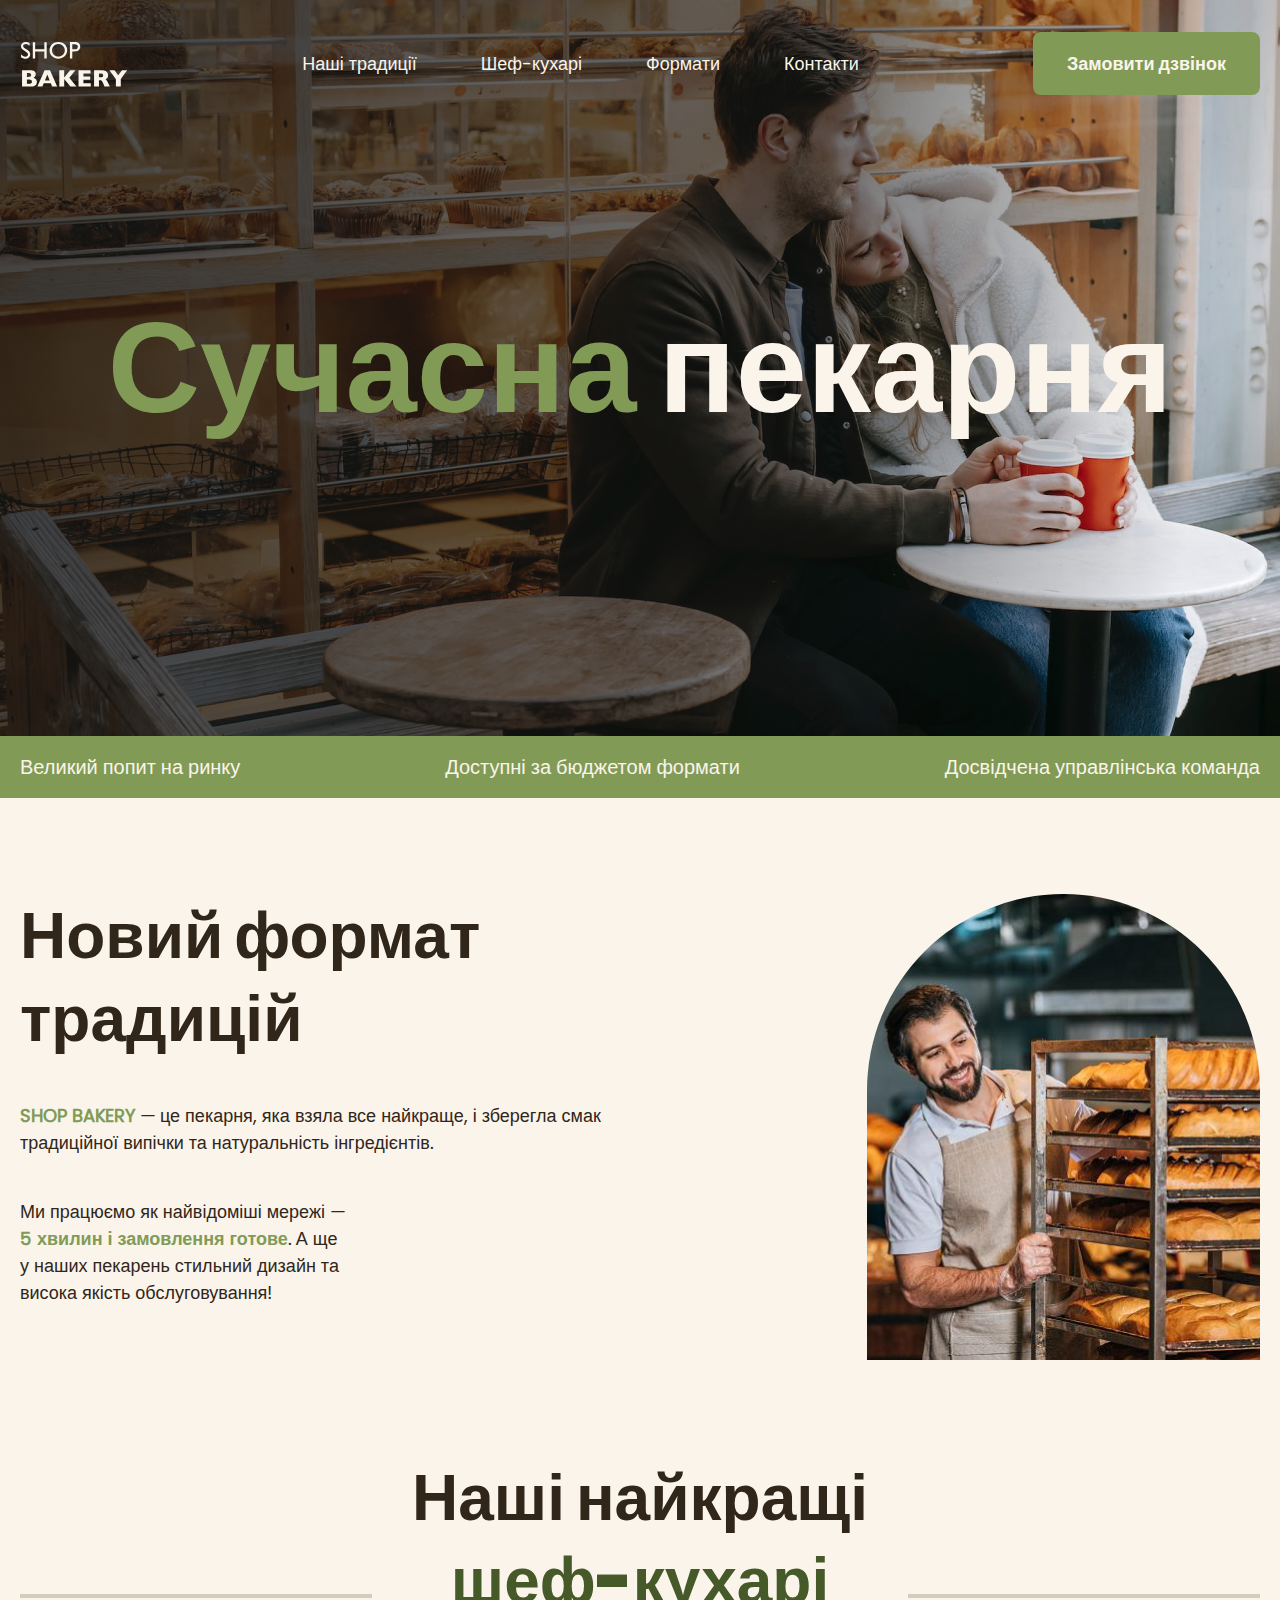
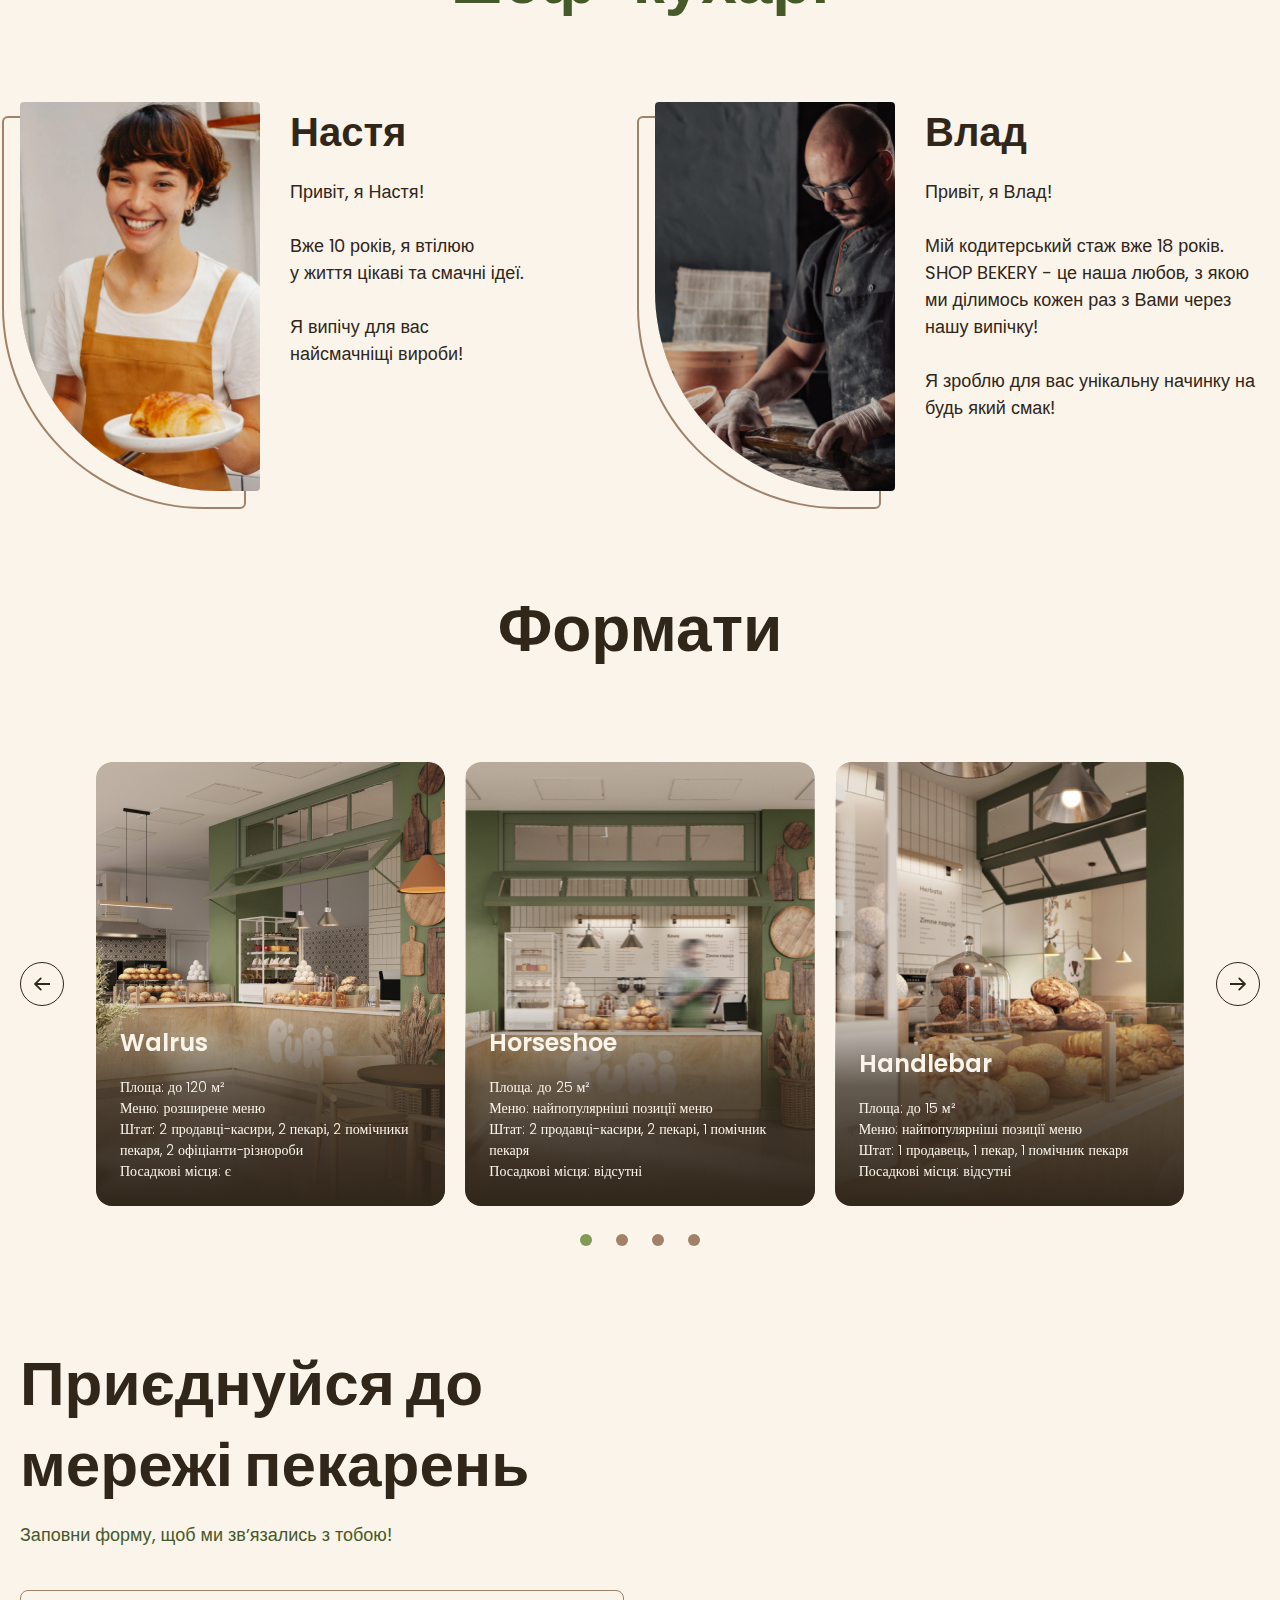
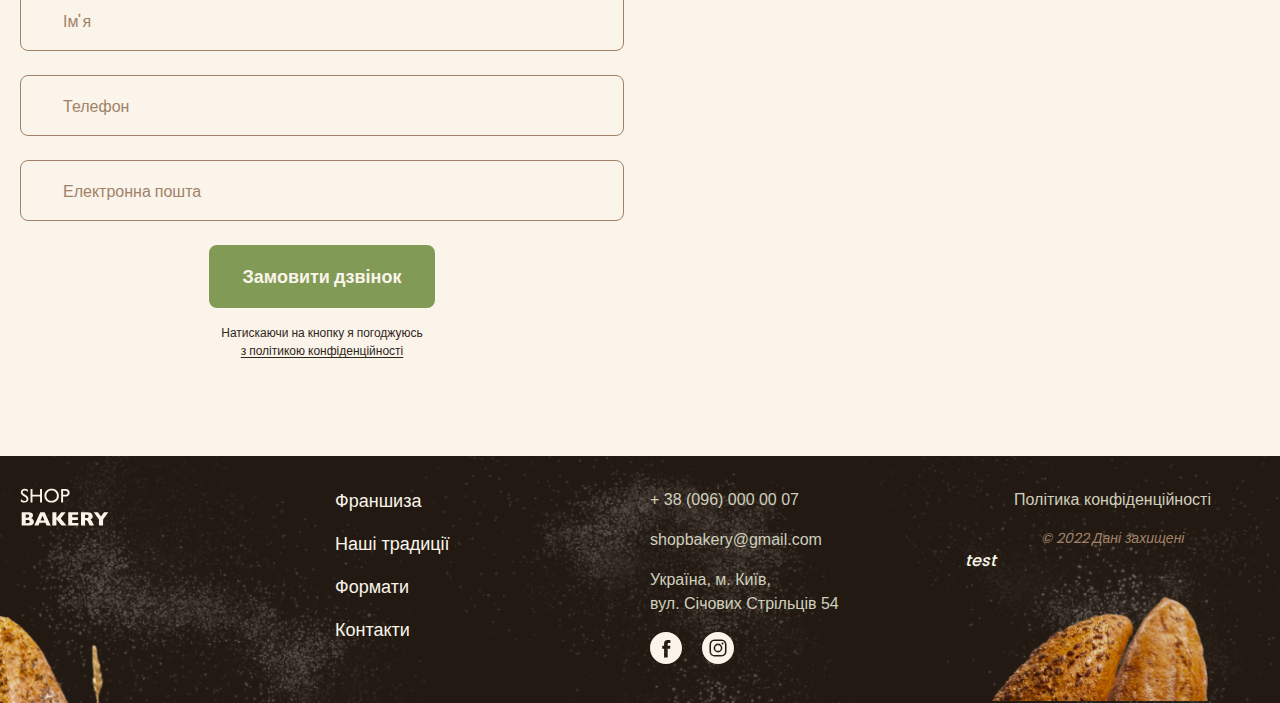
==== commit 7db27a58: "adaptation for footer" ====
--- a/index.html
+++ b/index.html
@@ -164,7 +164,10 @@
         <div class="container">
           <h2 class="section__title formats-section__title">Формати</h2>
           <div class="formats-section__slider">
-            <button class="formats-section__button carousel-button prev" type="button">
+            <button
+              class="formats-section__button carousel-button prev"
+              type="button"
+            >
               <svg class="carousel-arrow" width="16" height="16">
                 <use href="./images/icons-sprite.svg#icon-arrow"></use>
               </svg>
@@ -256,7 +259,10 @@
                 <span class="swiper-pagination__button"></span>
               </div>
             </div>
-            <button class="formats-section__button carousel-button next" type="button">
+            <button
+              class="formats-section__button carousel-button next"
+              type="button"
+            >
               <svg class="carousel-arrow" width="16" height="16">
                 <use href="./images/icons-sprite.svg#icon-arrow"></use>
               </svg>
@@ -341,7 +347,7 @@
         </div>
       </section>
     </main>
-    <!-- <footer class="footer">
+    <footer class="footer">
       <div class="container">
         <div class="footer__container">
           <nav class="footer__nav">
@@ -358,44 +364,44 @@
             </ul>
           </nav>
           <address class="footer__address">
-            <ul class="footer__address-list">
-              <li>
-                <a class="footer__address-link" href="tel:+380960000007"
-                  >+ 38 (096) 000 00 07</a
-                >
-              </li>
-              <li lang="en">
-                <a
-                  class="footer__address-link"
-                  href="mailto:shopbakery@gmail.com"
-                  >shopbakery@gmail.com</a
-                >
-              </li>
-              <li>
-                <a
-                  class="footer__address-link"
-                  href="https://maps.app.goo.gl/jxz8nroeP9KBY1YF8"
-                  target="_blank"
-                >
-                  Україна, м. Київ, <br />
-                  вул. Січових Стрільців 54
-                </a>
-              </li>
-              <li lang="en">
+            <div class="footer__address-contacts">
+              <ul class="footer__address-list">
+                <li>
+                  <a class="footer__address-link" href="tel:+380960000007"
+                    >+ 38 (096) 000 00 07</a
+                  >
+                </li>
+                <li lang="en">
+                  <a
+                    class="footer__address-link"
+                    href="mailto:shopbakery@gmail.com"
+                    >shopbakery@gmail.com</a
+                  >
+                </li>
+                <li>
+                  <a
+                    class="footer__address-link"
+                    href="https://maps.app.goo.gl/jxz8nroeP9KBY1YF8"
+                    target="_blank"
+                  >
+                    Україна, м. Київ, <br />
+                    вул. Січових Стрільців 54
+                  </a>
+                </li>
+              </ul>
+              <div class="footer__address-social">
                 <a href="#">
                   <svg class="footer__address-icon" width="32" height="32">
                     <use href="./images/icons-sprite.svg#icon-facebook"></use>
                   </svg>
                 </a>
-              </li>
-              <li lang="en">
                 <a href="#">
                   <svg class="footer__address-icon" width="32" height="32">
                     <use href="./images/icons-sprite.svg#icon-instagram"></use>
                   </svg>
                 </a>
-              </li>
-            </ul>
+              </div>
+            </div>
             <div class="footer__address-info">
               <p class="footer__address-text">
                 <a class="footer__address-link" href="#" target="_blank"
@@ -408,7 +414,7 @@
           </address>
         </div>
       </div>
-    </footer> -->
+    </footer>
 
     <div class="backdrop is-hidden">
       <div class="modal">
--- a/css/main.min.css
+++ b/css/main.min.css
@@ -1 +1 @@
-*{padding:0;margin:0;border:0}*,*:before,*:after,*::before,*::after{box-sizing:border-box}:focus,:active{outline:none}a:focus,a:active{outline:none}input,button,textarea{outline:none;border:none;font-family:inherit}input::-ms-clear{display:none}button{cursor:pointer;font-family:inherit;color:inherit}button::-moz-focus-inner{padding:0;border:0}a,a:visited{display:inline-block;text-decoration:none;font-family:inherit}a:hover{text-decoration:none}ul,ol,li{margin:0;padding:0;list-style-type:none}img{vertical-align:top}html,body{height:100%;width:100%;font-size:100%;line-height:1;-ms-text-size-adjust:100%;-webkit-text-size-adjust:100%}h1,h2,h3,h4,h5,h6{font-weight:inherit;font-size:inherit}* ::after ::before{box-sizing:border-box}body{font-family:"Poppins-Medium",sans-serif;font-size:16px;font-weight:500;line-height:1.5;font-style:normal;letter-spacing:0em;text-align:left;color:var(--color-primary-dark);background-color:var(--color-primary-normal)}a{color:var(--color-primary-normal);display:inline-block}img{display:block;max-width:100%;height:auto;-o-object-fit:cover;object-fit:cover}@font-face{font-family:"Poppins-Medium";src:url(../fonts/);src:url(../fonts/Poppins-Medium.eot?#iefix) format("embedded-opentype"),url(../fonts/Poppins-Medium.otf) format("otf"),url(../fonts/Poppins-Medium.svg#Poppins-Medium) format("svg"),url(../fonts/Poppins-Medium.ttf) format("truetype"),url(../fonts/Poppins-Medium.woff) format("woff"),url(../fonts/Poppins-Medium.woff2) format("woff2")}@font-face{font-family:"Poppins-Light";src:url(../fonts/Poppins-Light.eot);src:url(../fonts/Poppins-Light.eot?#iefix) format("embedded-opentype"),url(../fonts/Poppins-Light.otf) format("otf"),url(../fonts/Poppins-Light.svg#Poppins-Light) format("svg"),url(../fonts/Poppins-Light.ttf) format("truetype"),url(../fonts/Poppins-Light.woff) format("woff"),url(../fonts/Poppins-Light.woff2) format("woff2")}@font-face{font-family:"Poppins-Regular";src:url(../fonts/Poppins-Regular.eot);src:url(../fonts/Poppins-Regular.eot?#iefix) format("embedded-opentype"),url(../fonts/Poppins-Regular.otf) format("otf"),url(../fonts/Poppins-Regular.svg#Poppins-Regular) format("svg"),url(../fonts/Poppins-Regular.ttf) format("truetype"),url(../fonts/Poppins-Regular.woff) format("woff"),url(../fonts/Poppins-Regular.woff2) format("woff2")}@font-face{font-family:"Poppins-SemiBold";src:url(../fonts/Poppins-SemiBold.eot);src:url(../fonts/Poppins-SemiBold.eot?#iefix) format("embedded-opentype"),url(../fonts/Poppins-SemiBold.otf) format("otf"),url(../fonts/Poppins-SemiBold.svg#Poppins-SemiBold) format("svg"),url(../fonts/Poppins-SemiBold.ttf) format("truetype"),url(../fonts/Poppins-SemiBold.woff) format("woff"),url(../fonts/Poppins-SemiBold.woff2) format("woff2")}@font-face{font-family:"Poppins-Black";src:url(../fonts/Poppins-Black.eot);src:url(../fonts/Poppins-Black.eot?#iefix) format("embedded-opentype"),url(../fonts/Poppins-Black.otf) format("otf"),url(../fonts/Poppins-Black.svg#Poppins-Black) format("svg"),url(../fonts/Poppins-Black.ttf) format("truetype"),url(../fonts/Poppins-Black.woff) format("woff"),url(../fonts/Poppins-Black.woff2) format("woff2")}@font-face{font-family:"Roboto-Regular";src:url(../fonts/Roboto-Regular.eot);src:url(../fonts/Roboto-Regular.eot?#iefix) format("embedded-opentype"),url(../fonts/Roboto-Regular.otf) format("otf"),url(../fonts/Roboto-Regular.svg#Roboto-Regular) format("svg"),url(../fonts/Roboto-Regular.ttf) format("truetype"),url(../fonts/Roboto-Regular.woff) format("woff"),url(../fonts/Roboto-Regular.woff2) format("woff2")}@font-face{font-family:"Gill-Sans-Bold";src:url(../fonts/Gill-Sans-Bold.eot);src:url(../fonts/Gill-Sans-Bold.eot?#iefix) format("embedded-opentype"),url(../fonts/Gill-Sans-Bold.otf) format("otf"),url(../fonts/Gill-Sans-Bold.svg#Gill-Sans-Bold) format("svg"),url(../fonts/Gill-Sans-Bold.ttf) format("truetype"),url(../fonts/Gill-Sans-Bold.woff) format("woff"),url(../fonts/Gill-Sans-Bold.woff2) format("woff2")}@font-face{font-family:"Gill-Sans-Regular";src:url(../fonts/Gill-Sans-Regular.eot);src:url(../fonts/Gill-Sans-Regular.eot?#iefix) format("embedded-opentype"),url(../fonts/Gill-Sans-Regular.otf) format("otf"),url(../fonts/Gill-Sans-Regular.svg#Gill-Sans-Regular) format("svg"),url(../fonts/Gill-Sans-Regular.ttf) format("truetype"),url(../fonts/Gill-Sans-Regular.woff) format("woff"),url(../fonts/Gill-Sans-Regular.woff2) format("woff2")}@font-face{font-family:"Gill-Sans-SemiBold";src:url(../fonts/Gill-Sans-SemiBold.eot);src:url(../fonts/Gill-Sans-SemiBold.eot?#iefix) format("embedded-opentype"),url(../fonts/Gill-Sans-SemiBold.otf) format("otf"),url(../fonts/Gill-Sans-SemiBold.svg#Gill-Sans-SemiBold) format("svg"),url(../fonts/Gill-Sans-SemiBold.ttf) format("truetype"),url(../fonts/Gill-Sans-SemiBold.woff) format("woff"),url(../fonts/Gill-Sans-SemiBold.woff2) format("woff2")}@font-face{font-family:"Inter-Regular";src:url(../fonts/Inter-Regular.eot);src:url(../fonts/Inter-Regular.eot?#iefix) format("embedded-opentype"),url(../fonts/Inter-Regular.otf) format("otf"),url(../fonts/Inter-Regular.svg#Inter-Regular) format("svg"),url(../fonts/Inter-Regular.ttf) format("truetype"),url(../fonts/Inter-Regular.woff) format("woff"),url(../fonts/Inter-Regular.woff2) format("woff2")}@font-face{font-family:"Gilroy-Medium";src:url(../fonts/Gilroy-Medium.eot);src:url(../fonts/Gilroy-Medium.eot?#iefix) format("embedded-opentype"),url(../fonts/Gilroy-Medium.otf) format("otf"),url(../fonts/Gilroy-Medium.svg#Gilroy-Medium) format("svg"),url(../fonts/Gilroy-Medium.ttf) format("truetype"),url(../fonts/Gilroy-Medium.woff) format("woff"),url(../fonts/Gilroy-Medium.woff2) format("woff2")}:root{--color-brand-light: #819b57;--color-brand-dark: #465929;--color-primary-dark: #31261a;--color-primary-normal: #faf4ea;--color-primary-light: #cfcfbc;--color-secondary-light: #a18268}.visually-hidden{position:absolute;left:-10000px;top:auto;width:1px;height:1px;overflow:hidden}.uppercase{text-transform:uppercase}.color-brand-light{color:var(--color-brand-light)}.color-brand-dark{color:var(--color-brand-dark)}.semi-bold{font-weight:600}.centered{text-align:center}.button{display:block;font-size:16px;padding:10px 24px;gap:10px;background-color:var(--color-brand-light);border-radius:8px;border:2px solid var(--color-brand-light);font-family:"Poppins-SemiBold",sans-serif;font-weight:600;text-align:center;color:var(--color-primary-normal);cursor:pointer}@media screen and (min-width: 1280px){.button{font-size:18px;line-height:1.5;padding:16px 32px}}.carousel-button{display:flex;align-items:center;justify-content:center;width:44px;height:44px;flex-shrink:0;padding:0;background-color:rgba(0,0,0,0);border-radius:50%;border:1px solid var(--color-primary-dark);cursor:pointer;fill:var(--color-primary-dark)}.carousel-button.next{transform:rotate(180deg)}.carousel-button:hover{background-color:var(--color-primary-dark);fill:var(--color-primary-normal)}.carousel-arrow{width:16px;height:16px}.link{text-decoration:none;cursor:pointer;transition:color .3s}.chef-card{display:flex;gap:16px;align-items:flex-start}@media screen and (min-width: 1280px){.chef-card{gap:30px}}.chef-card__photo{width:140px;border-radius:4px 4px 4px 200px;box-shadow:-10px 10px 0 0 var(--color-primary-normal),-10px 10px 0 2px var(--color-secondary-light)}@media screen and (min-width: 1280px){.chef-card__photo{width:240px;box-shadow:-16px 16px 0 0 var(--color-primary-normal),-16px 16px 0 2px var(--color-secondary-light)}}.chef-card__title{margin-bottom:8px;font-family:"Poppins-SemiBold",sans-serif;font-weight:600;font-size:24px;line-height:1.5;color:var(--color-primary-dark)}@media screen and (min-width: 1280px){.chef-card__title{font-size:40px;margin-bottom:16px}}.chef-card__text{font-family:"Poppins-Regular",sans-serif;font-weight:400;font-size:14px;line-height:27px;color:var(--color-primary-dark)}@media screen and (min-width: 1280px){.chef-card__text{font-size:18px}}.chef-card__text{margin-bottom:21px}.chef-card__text:last-child{margin-bottom:0}@media screen and (min-width: 1280px){.chef-card__text{margin-bottom:27px}.chef-card__text:last-child{margin-bottom:0}}.format-card{transition:transform .3s}.format-card:hover{transform:scale(1.05)}.format-card__container{position:relative;height:444px;padding:24px;display:flex;flex-direction:column;justify-content:end;background-image:linear-gradient(180deg, rgba(49, 38, 26, 0) 55.21%, rgba(49, 38, 26, 0.71) 72.92%, var(--color-primary-dark) 100%);border-radius:16px;overflow:hidden}.format-card__image{position:absolute;z-index:-1;top:0;left:0;width:100%;height:100%}.format-card__title{margin-bottom:16px;font-family:"Poppins-SemiBold";font-size:24px;font-weight:600;color:var(--color-primary-normal)}.format-card__text{font-family:"Poppins-Light";font-size:14px;font-weight:300;color:var(--color-primary-normal)}.input__label{display:block}.input__control{font-size:16px;line-height:1.5;padding:8px 24px;width:100%;border:1px solid var(--color-secondary-light);border-radius:8px;background-color:rgba(0,0,0,0)}@media screen and (min-width: 1280px){.input__control{font-size:18px;padding:16px 42px}}.input__control:focus{border-color:var(--color-brand-light);outline:none}.input__control::-moz-placeholder{color:var(--color-secondary-light);font-size:16px;line-height:1.17}.input__control::placeholder{color:var(--color-secondary-light);font-size:16px;line-height:1.17}.input__control:focus::-moz-placeholder{color:var(--color-primary-dark)}.input__control:focus::placeholder{color:var(--color-primary-dark)}.form-terms{display:none;font-size:12px;line-height:1.5;font-weight:400;color:var(--color-primary-dark);max-width:220px;margin:0 auto;text-align:center}@media screen and (min-width: 768px){.form-terms{display:block}}.form-terms__link{display:none;font-size:12px;line-height:1.5;font-weight:400;color:var(--color-primary-dark);text-decoration:underline;text-underline-offset:2px;cursor:pointer;transition:color .3s}@media screen and (min-width: 768px){.form-terms__link{display:block}}.swiper-pagination{display:flex;align-items:center;gap:24px;justify-content:center;margin-bottom:-36px}.swiper-pagination__button{background-color:var(--color-secondary-light);width:12px;height:12px;border-radius:50%;padding:0}.swiper-pagination__button--active{background-color:var(--color-brand-light)}.header{position:absolute;top:0;left:0;width:100%;padding-top:16px}@media screen and (min-width: 1280px){.header{padding-top:32px}}.header__container{display:flex;align-items:center;gap:40px}.header__nav{display:flex;align-items:center;flex-grow:1;gap:40px}.header__menu{display:none}@media screen and (min-width: 1280px){.header__menu{display:flex;gap:64px;flex-grow:1;justify-content:center}}.header__menu li{font-family:"Poppins-Regular",sans-serif;font-size:18px;font-weight:400;text-align:center;color:var(--color-primary-normal)}.header__menu li :hover{color:var(--color-brand-light)}.header__button{display:none}@media screen and (min-width: 1280px){.header__button{display:block}}.header__burger{fill:var(--color-primary-normal);background-color:rgba(0,0,0,0);border:none;width:24px;height:24px;padding:0}@media screen and (min-width: 1280px){.header__burger{display:none}}.container{width:100%;max-width:1298px;margin:0 auto;padding:0 20px}@media screen and (min-width: 1280px){.container{padding:0 20px}}.section{padding:20px 0}@media screen and (min-width: 1280px){.section{padding:48px 0}}.section__title{font-family:"Poppins-Black",sans-serif;font-size:32px;font-weight:900;line-height:1.3;color:var(--color-primary-dark)}@media screen and (min-width: 1280px){.section__title{font-size:64px}}.section__text{font-family:"Poppins-Regular",sans-serif;font-size:16px;font-weight:300;line-height:1.5}@media screen and (min-width: 1280px){.section__text{font-size:18px;font-weight:400}}.hero-section{background-image:linear-gradient(102.76deg, rgba(18, 18, 17, 0.78) 2.03%, rgba(18, 18, 17, 0.6) 58.46%, rgba(18, 18, 17, 0) 90.36%),url(../images/title.png);background-repeat:no-repeat;background-position:center top;background-size:cover;padding:124px 0}@media screen and (min-width: 1280px){.hero-section{padding:272px 0}}@media screen and (min-device-pixel-ratio: 2),(-webkit-min-device-pixel-ratio: 2),(min-resolution: 192dpi),(min-resolution: 2dppx){.hero-section{background-image:linear-gradient(102.76deg, rgba(18, 18, 17, 0.78) 2.03%, rgba(18, 18, 17, 0.6) 58.46%, rgba(18, 18, 17, 0) 90.36%),url(../images/title@2x.png)}}.hero-section__title{font-family:"Poppins-Black",sans-serif;font-size:67px;font-weight:900;color:var(--color-primary-normal);line-height:1;text-align:center;margin-bottom:48px}@media screen and (min-width: 1280px){.hero-section__title{font-size:128px;line-height:1.5;margin-bottom:0}}.hero-section__button{margin:0 auto}@media screen and (min-width: 1280px){.hero-section__button{display:none}}.advantages-section{padding:40px 0 20px 0}@media screen and (min-width: 1280px){.advantages-section{background-color:var(--color-brand-light);margin-bottom:48px;padding:16px 0}}.advantages-section__list{display:flex;flex-direction:column;gap:16px;background-color:var(--color-primary-light);border-radius:24px;padding:24px 40px}@media screen and (min-width: 1280px){.advantages-section__list{flex-direction:row;gap:40px;justify-content:space-between;background-color:rgba(0,0,0,0);border-radius:0;padding:0}}.advantages-section__item{font-family:"Poppins-Light",sans-serif;font-size:14px;font-weight:300}.advantages-section__item a{color:var(--color-primary-dark)}@media screen and (min-width: 1280px){.advantages-section__item{color:var(--color-primary-normal);font-size:20px}.advantages-section__item a{color:var(--color-primary-normal)}}.advantages-section__item :hover{color:var(--color-brand-dark)}.traditions-section .traditions-content{display:flex;align-items:flex-start;gap:100px;justify-content:space-between}.traditions-section .traditions-content__text--width600px{width:100%}@media screen and (min-width: 1280px){.traditions-section .traditions-content__text--width600px{width:600px}}.traditions-section .traditions-content__text--width330px{width:100%}@media screen and (min-width: 1280px){.traditions-section .traditions-content__text--width330px{width:330px}}.traditions-section .traditions-content__text .section__title{margin-bottom:24px}@media screen and (min-width: 1280px){.traditions-section .traditions-content__text .section__title{margin-bottom:42px}}.traditions-section .traditions-content__text p{margin-bottom:16px}@media screen and (min-width: 1280px){.traditions-section .traditions-content__text p{margin-bottom:42px}}.traditions-section .traditions-content__text p:last-child{margin-bottom:0}.traditions-section .traditions-content__image{display:none}@media screen and (min-width: 1280px){.traditions-section .traditions-content__image{display:block;border-color:var(--color-secondary-light);border-radius:400px 400px 0 0}}.chefs-section__title{margin:0 auto;margin-bottom:24px;text-align:center;position:relative}.chefs-section__title--color-brand-dark{color:var(--color-brand-dark)}@media screen and (min-width: 1280px){.chefs-section__title{margin-bottom:80px}}.chefs-section__title::before{display:none}@media screen and (min-width: 1280px){.chefs-section__title::before{content:"";display:block;width:352px;border:2px solid var(--color-primary-light);position:absolute;left:0;bottom:24px}}.chefs-section__title::after{display:none}@media screen and (min-width: 1280px){.chefs-section__title::after{content:"";display:block;width:352px;border:2px solid var(--color-primary-light);position:absolute;right:0;bottom:24px}}.chefs-section__list{display:flex;gap:20px;flex-wrap:wrap;flex-direction:column}@media screen and (min-width: 1280px){.chefs-section__list{flex-direction:row;gap:40px 30px}}.chefs-section__item{flex-basis:100%}@media screen and (min-width: 1280px){.chefs-section__item{flex-basis:calc((100% - 30px)/2)}}.formats-section{padding-bottom:78px}.formats-section__title{font-size:32px;margin-bottom:24px;text-align:center;color:var(--color-primary-dark)}@media screen and (min-width: 1280px){.formats-section__title{font-size:64px;margin-bottom:80px}}.formats-section__slider{display:flex;gap:32px;align-items:center;position:relative}.formats-section__container{overflow:hidden}.formats-section__item{padding:12px 0}.formats-section__button{display:none}@media screen and (min-width: 1280px){.formats-section__button{display:flex}}.contact-section{padding-bottom:96px}.contact-section__container{display:flex;flex-direction:column;gap:24px}@media screen and (min-width: 768px){.contact-section__container{flex-direction:row;gap:32px}}.contact-section__form{flex-basis:calc((100% - 32px)/2)}.contact-section__title{font-size:32px;margin-bottom:8px;text-align:center}@media screen and (min-width: 1280px){.contact-section__title{font-size:62px;margin-bottom:16px;text-align:start}}.contact-section__text{font-size:14px;margin-bottom:24px}.contact-section__text--color-brand-dark{color:var(--color-brand-dark)}@media screen and (min-width: 1280px){.contact-section__text{font-size:18px;margin-bottom:42px;text-align:start}}.contact-section__map{flex-basis:calc((100% - 32px)/2);margin:0 -24px;min-height:176px;flex-shrink:0;border-radius:0}@media screen and (min-width: 768px){.contact-section__map{width:300px;height:500px;border-radius:16px}}@media screen and (min-width: 1280px){.contact-section__map{margin:0 auto;width:603px;height:595px}}.contact-section__form-field{margin-bottom:16px}@media screen and (min-width: 1280px){.contact-section__form-field{margin-bottom:24px}}.contact-section__button{display:block;margin:0 auto}@media screen and (min-width: 1280px){.contact-section__button{margin:0 auto 16px}}.contact-section__button:hover{background-color:rgba(0,0,0,0);color:var(--color-brand-dark)}.footer{background-color:var(--color-primary-dark);background-image:url(../images/footer-background.png);background-repeat:no-repeat;background-size:cover;background-position:center;padding:32px 0;position:relative}.footer::before{content:"";background-image:url(../images/decor-bread-small.png);width:180px;height:120px;background-size:100%;background-repeat:no-repeat;position:absolute;left:0;bottom:0}.footer::after{content:"";background-image:url(../images/decor-bread-large.png);width:380px;height:190px;background-size:100%;background-repeat:no-repeat;position:absolute;right:0;bottom:0}.footer__container{display:flex;gap:20px}.footer__nav{flex-basis:50%;display:flex;gap:20px}.footer__logo{flex-grow:1}.footer__menu{flex-grow:1}.footer__address{flex-basis:50%;display:flex;gap:20px}.footer__address-list{flex-basis:50%}.footer__address-link{color:var(--color-primary-light);font-size:16px;font-weight:300}.footer__address-link:hover{color:var(--color-brand-dark)}.footer__address-icon{fill:var(--color-primary-normal);width:32px;height:32px}.footer__address-icon:hover{fill:var(--color-brand-light)}.footer__address-info{flex-basis:50%}.footer__address-text{font-family:"Poppins-Light",sans-serif;font-size:16px;font-weight:300;text-align:center;color:var(--color-primary-normal)}.footer__address-text:hover{font-family:"Poppins-SemiBold",sans-serif;color:var(--color-brand-dark)}.footer__address-text-data{font-family:"Poppins-Regular",sans-serif;font-size:14px;font-weight:400;text-align:center;color:var(--color-secondary-light)}.backdrop{position:fixed;top:0;bottom:0;left:0;right:0;background-color:rgba(0,0,0,.5);display:flex;align-items:center;justify-content:center;padding:20px 0;transition:opacity .3s,visibility .3s}.backdrop.is-hidden{opacity:0;visibility:hidden;pointer-events:none}.modal{width:100%;max-width:880px;height:100%;max-height:880px;border-radius:32px;padding:70px 128px 70px 128px;background-color:var(--color-primary-normal);position:relative;overflow-y:auto}.modal__title{font-size:60px;text-align:center}.modal__text{margin-bottom:72px}.modal__text--color-brand-dark{color:var(--color-brand-dark)}.modal__form-field{margin-bottom:32px}.modal__button{margin:0 auto 24px}.modal__button:hover{background-color:rgba(0,0,0,0);color:var(--color-brand-dark)}.modal-button-close{position:absolute;top:40px;right:40px}.mobile-menu{position:fixed;top:0;left:0;width:100%;height:100%;background-color:var(--color-primary-normal);transform:translateX(100%);transition:transform .3s}.mobile-menu.is-open{transform:translateX(0)}.mobile-menu__btn-close{position:absolute;top:16px;right:24px}/*# sourceMappingURL=main.min.css.map */+*{padding:0;margin:0;border:0}*,*:before,*:after,*::before,*::after{box-sizing:border-box}:focus,:active{outline:none}a:focus,a:active{outline:none}input,button,textarea{outline:none;border:none;font-family:inherit}input::-ms-clear{display:none}button{cursor:pointer;font-family:inherit;color:inherit}button::-moz-focus-inner{padding:0;border:0}a,a:visited{display:inline-block;text-decoration:none;font-family:inherit}a:hover{text-decoration:none}ul,ol,li{margin:0;padding:0;list-style-type:none}img{vertical-align:top}html,body{height:100%;width:100%;font-size:100%;line-height:1;-ms-text-size-adjust:100%;-webkit-text-size-adjust:100%}h1,h2,h3,h4,h5,h6{font-weight:inherit;font-size:inherit}* ::after ::before{box-sizing:border-box}body{font-family:"Poppins-Medium",sans-serif;font-size:16px;font-weight:500;line-height:1.5;font-style:normal;letter-spacing:0em;text-align:left;color:var(--color-primary-dark);background-color:var(--color-primary-normal)}a{color:var(--color-primary-normal);display:inline-block}img{display:block;max-width:100%;height:auto;-o-object-fit:cover;object-fit:cover}@font-face{font-family:"Poppins-Medium";src:url(../fonts/);src:url(../fonts/Poppins-Medium.eot?#iefix) format("embedded-opentype"),url(../fonts/Poppins-Medium.otf) format("otf"),url(../fonts/Poppins-Medium.svg#Poppins-Medium) format("svg"),url(../fonts/Poppins-Medium.ttf) format("truetype"),url(../fonts/Poppins-Medium.woff) format("woff"),url(../fonts/Poppins-Medium.woff2) format("woff2")}@font-face{font-family:"Poppins-Light";src:url(../fonts/Poppins-Light.eot);src:url(../fonts/Poppins-Light.eot?#iefix) format("embedded-opentype"),url(../fonts/Poppins-Light.otf) format("otf"),url(../fonts/Poppins-Light.svg#Poppins-Light) format("svg"),url(../fonts/Poppins-Light.ttf) format("truetype"),url(../fonts/Poppins-Light.woff) format("woff"),url(../fonts/Poppins-Light.woff2) format("woff2")}@font-face{font-family:"Poppins-Regular";src:url(../fonts/Poppins-Regular.eot);src:url(../fonts/Poppins-Regular.eot?#iefix) format("embedded-opentype"),url(../fonts/Poppins-Regular.otf) format("otf"),url(../fonts/Poppins-Regular.svg#Poppins-Regular) format("svg"),url(../fonts/Poppins-Regular.ttf) format("truetype"),url(../fonts/Poppins-Regular.woff) format("woff"),url(../fonts/Poppins-Regular.woff2) format("woff2")}@font-face{font-family:"Poppins-SemiBold";src:url(../fonts/Poppins-SemiBold.eot);src:url(../fonts/Poppins-SemiBold.eot?#iefix) format("embedded-opentype"),url(../fonts/Poppins-SemiBold.otf) format("otf"),url(../fonts/Poppins-SemiBold.svg#Poppins-SemiBold) format("svg"),url(../fonts/Poppins-SemiBold.ttf) format("truetype"),url(../fonts/Poppins-SemiBold.woff) format("woff"),url(../fonts/Poppins-SemiBold.woff2) format("woff2")}@font-face{font-family:"Poppins-Black";src:url(../fonts/Poppins-Black.eot);src:url(../fonts/Poppins-Black.eot?#iefix) format("embedded-opentype"),url(../fonts/Poppins-Black.otf) format("otf"),url(../fonts/Poppins-Black.svg#Poppins-Black) format("svg"),url(../fonts/Poppins-Black.ttf) format("truetype"),url(../fonts/Poppins-Black.woff) format("woff"),url(../fonts/Poppins-Black.woff2) format("woff2")}@font-face{font-family:"Roboto-Regular";src:url(../fonts/Roboto-Regular.eot);src:url(../fonts/Roboto-Regular.eot?#iefix) format("embedded-opentype"),url(../fonts/Roboto-Regular.otf) format("otf"),url(../fonts/Roboto-Regular.svg#Roboto-Regular) format("svg"),url(../fonts/Roboto-Regular.ttf) format("truetype"),url(../fonts/Roboto-Regular.woff) format("woff"),url(../fonts/Roboto-Regular.woff2) format("woff2")}@font-face{font-family:"Gill-Sans-Bold";src:url(../fonts/Gill-Sans-Bold.eot);src:url(../fonts/Gill-Sans-Bold.eot?#iefix) format("embedded-opentype"),url(../fonts/Gill-Sans-Bold.otf) format("otf"),url(../fonts/Gill-Sans-Bold.svg#Gill-Sans-Bold) format("svg"),url(../fonts/Gill-Sans-Bold.ttf) format("truetype"),url(../fonts/Gill-Sans-Bold.woff) format("woff"),url(../fonts/Gill-Sans-Bold.woff2) format("woff2")}@font-face{font-family:"Gill-Sans-Regular";src:url(../fonts/Gill-Sans-Regular.eot);src:url(../fonts/Gill-Sans-Regular.eot?#iefix) format("embedded-opentype"),url(../fonts/Gill-Sans-Regular.otf) format("otf"),url(../fonts/Gill-Sans-Regular.svg#Gill-Sans-Regular) format("svg"),url(../fonts/Gill-Sans-Regular.ttf) format("truetype"),url(../fonts/Gill-Sans-Regular.woff) format("woff"),url(../fonts/Gill-Sans-Regular.woff2) format("woff2")}@font-face{font-family:"Gill-Sans-SemiBold";src:url(../fonts/Gill-Sans-SemiBold.eot);src:url(../fonts/Gill-Sans-SemiBold.eot?#iefix) format("embedded-opentype"),url(../fonts/Gill-Sans-SemiBold.otf) format("otf"),url(../fonts/Gill-Sans-SemiBold.svg#Gill-Sans-SemiBold) format("svg"),url(../fonts/Gill-Sans-SemiBold.ttf) format("truetype"),url(../fonts/Gill-Sans-SemiBold.woff) format("woff"),url(../fonts/Gill-Sans-SemiBold.woff2) format("woff2")}@font-face{font-family:"Inter-Regular";src:url(../fonts/Inter-Regular.eot);src:url(../fonts/Inter-Regular.eot?#iefix) format("embedded-opentype"),url(../fonts/Inter-Regular.otf) format("otf"),url(../fonts/Inter-Regular.svg#Inter-Regular) format("svg"),url(../fonts/Inter-Regular.ttf) format("truetype"),url(../fonts/Inter-Regular.woff) format("woff"),url(../fonts/Inter-Regular.woff2) format("woff2")}@font-face{font-family:"Gilroy-Medium";src:url(../fonts/Gilroy-Medium.eot);src:url(../fonts/Gilroy-Medium.eot?#iefix) format("embedded-opentype"),url(../fonts/Gilroy-Medium.otf) format("otf"),url(../fonts/Gilroy-Medium.svg#Gilroy-Medium) format("svg"),url(../fonts/Gilroy-Medium.ttf) format("truetype"),url(../fonts/Gilroy-Medium.woff) format("woff"),url(../fonts/Gilroy-Medium.woff2) format("woff2")}:root{--color-brand-light: #819b57;--color-brand-dark: #465929;--color-primary-dark: #31261a;--color-primary-normal: #faf4ea;--color-primary-light: #cfcfbc;--color-secondary-light: #a18268}.visually-hidden{position:absolute;left:-10000px;top:auto;width:1px;height:1px;overflow:hidden}.uppercase{text-transform:uppercase}.color-brand-light{color:var(--color-brand-light)}.color-brand-dark{color:var(--color-brand-dark)}.semi-bold{font-weight:600}.centered{text-align:center}.button{display:block;font-size:16px;padding:10px 24px;gap:10px;background-color:var(--color-brand-light);border-radius:8px;border:2px solid var(--color-brand-light);font-family:"Poppins-SemiBold",sans-serif;font-weight:600;text-align:center;color:var(--color-primary-normal);cursor:pointer}@media screen and (min-width: 1280px){.button{font-size:18px;line-height:1.5;padding:16px 32px}}.carousel-button{display:flex;align-items:center;justify-content:center;width:44px;height:44px;flex-shrink:0;padding:0;background-color:rgba(0,0,0,0);border-radius:50%;border:1px solid var(--color-primary-dark);cursor:pointer;fill:var(--color-primary-dark)}.carousel-button.next{transform:rotate(180deg)}.carousel-button:hover{background-color:var(--color-primary-dark);fill:var(--color-primary-normal)}.carousel-arrow{width:16px;height:16px}.link{text-decoration:none;cursor:pointer;transition:color .3s}.chef-card{display:flex;gap:16px;align-items:flex-start}@media screen and (min-width: 1280px){.chef-card{gap:30px}}.chef-card__photo{width:140px;border-radius:4px 4px 4px 200px;box-shadow:-10px 10px 0 0 var(--color-primary-normal),-10px 10px 0 2px var(--color-secondary-light)}@media screen and (min-width: 1280px){.chef-card__photo{width:240px;box-shadow:-16px 16px 0 0 var(--color-primary-normal),-16px 16px 0 2px var(--color-secondary-light)}}.chef-card__title{margin-bottom:8px;font-family:"Poppins-SemiBold",sans-serif;font-weight:600;font-size:24px;line-height:1.5;color:var(--color-primary-dark)}@media screen and (min-width: 1280px){.chef-card__title{font-size:40px;margin-bottom:16px}}.chef-card__text{font-family:"Poppins-Regular",sans-serif;font-weight:400;font-size:14px;line-height:27px;color:var(--color-primary-dark)}@media screen and (min-width: 1280px){.chef-card__text{font-size:18px}}.chef-card__text{margin-bottom:21px}.chef-card__text:last-child{margin-bottom:0}@media screen and (min-width: 1280px){.chef-card__text{margin-bottom:27px}.chef-card__text:last-child{margin-bottom:0}}.format-card{transition:transform .3s}.format-card:hover{transform:scale(1.05)}.format-card__container{position:relative;height:444px;padding:24px;display:flex;flex-direction:column;justify-content:end;background-image:linear-gradient(180deg, rgba(49, 38, 26, 0) 55.21%, rgba(49, 38, 26, 0.71) 72.92%, var(--color-primary-dark) 100%);border-radius:16px;overflow:hidden}.format-card__image{position:absolute;z-index:-1;top:0;left:0;width:100%;height:100%}.format-card__title{margin-bottom:16px;font-family:"Poppins-SemiBold";font-size:24px;font-weight:600;color:var(--color-primary-normal)}.format-card__text{font-family:"Poppins-Light";font-size:14px;font-weight:300;color:var(--color-primary-normal)}.input__label{display:block}.input__control{font-size:16px;line-height:1.5;padding:8px 24px;width:100%;border:1px solid var(--color-secondary-light);border-radius:8px;background-color:rgba(0,0,0,0)}@media screen and (min-width: 1280px){.input__control{font-size:18px;padding:16px 42px}}.input__control:focus{border-color:var(--color-brand-light);outline:none}.input__control::-moz-placeholder{color:var(--color-secondary-light);font-size:16px;line-height:1.17}.input__control::placeholder{color:var(--color-secondary-light);font-size:16px;line-height:1.17}.input__control:focus::-moz-placeholder{color:var(--color-primary-dark)}.input__control:focus::placeholder{color:var(--color-primary-dark)}.form-terms{display:none;font-size:12px;line-height:1.5;font-weight:400;color:var(--color-primary-dark);max-width:220px;margin:0 auto;text-align:center}@media screen and (min-width: 768px){.form-terms{display:block}}.form-terms__link{display:none;font-size:12px;line-height:1.5;font-weight:400;color:var(--color-primary-dark);text-decoration:underline;text-underline-offset:2px;cursor:pointer;transition:color .3s}@media screen and (min-width: 768px){.form-terms__link{display:block}}.swiper-pagination{display:flex;align-items:center;gap:24px;justify-content:center;margin-bottom:-36px}.swiper-pagination__button{background-color:var(--color-secondary-light);width:12px;height:12px;border-radius:50%;padding:0}.swiper-pagination__button--active{background-color:var(--color-brand-light)}.header{position:absolute;top:0;left:0;width:100%;padding-top:16px}@media screen and (min-width: 1280px){.header{padding-top:32px}}.header__container{display:flex;align-items:center;gap:40px}.header__nav{display:flex;align-items:center;flex-grow:1;gap:40px}.header__menu{display:none}@media screen and (min-width: 1280px){.header__menu{display:flex;gap:64px;flex-grow:1;justify-content:center}}.header__menu li{font-family:"Poppins-Regular",sans-serif;font-size:18px;font-weight:400;text-align:center;color:var(--color-primary-normal)}.header__menu li :hover{color:var(--color-brand-light)}.header__button{display:none}@media screen and (min-width: 1280px){.header__button{display:block}}.header__burger{fill:var(--color-primary-normal);background-color:rgba(0,0,0,0);border:none;width:24px;height:24px;padding:0}@media screen and (min-width: 1280px){.header__burger{display:none}}.container{width:100%;max-width:1298px;margin:0 auto;padding:0 20px}@media screen and (min-width: 1280px){.container{padding:0 20px}}.section{padding:20px 0}@media screen and (min-width: 1280px){.section{padding:48px 0}}.section__title{font-family:"Poppins-Black",sans-serif;font-size:32px;font-weight:900;line-height:1.3;color:var(--color-primary-dark)}@media screen and (min-width: 1280px){.section__title{font-size:64px}}.section__text{font-family:"Poppins-Regular",sans-serif;font-size:16px;font-weight:300;line-height:1.5}@media screen and (min-width: 1280px){.section__text{font-size:18px;font-weight:400}}.hero-section{background-image:linear-gradient(102.76deg, rgba(18, 18, 17, 0.78) 2.03%, rgba(18, 18, 17, 0.6) 58.46%, rgba(18, 18, 17, 0) 90.36%),url(../images/title.png);background-repeat:no-repeat;background-position:center top;background-size:cover;padding:124px 0}@media screen and (min-width: 1280px){.hero-section{padding:272px 0;background-position:center top}}@media screen and (min-device-pixel-ratio: 2),(-webkit-min-device-pixel-ratio: 2),(min-resolution: 192dpi),(min-resolution: 2dppx){.hero-section{background-image:linear-gradient(102.76deg, rgba(18, 18, 17, 0.78) 2.03%, rgba(18, 18, 17, 0.6) 58.46%, rgba(18, 18, 17, 0) 90.36%),url(../images/title@2x.png)}}.hero-section__title{font-family:"Poppins-Black",sans-serif;font-size:67px;font-weight:900;color:var(--color-primary-normal);line-height:1;text-align:center;margin-bottom:48px}@media screen and (min-width: 1280px){.hero-section__title{font-size:128px;line-height:1.5;margin-bottom:0}}.hero-section__button{margin:0 auto}@media screen and (min-width: 1280px){.hero-section__button{display:none}}.advantages-section{padding:40px 0 20px 0}@media screen and (min-width: 1280px){.advantages-section{background-color:var(--color-brand-light);margin-bottom:48px;padding:16px 0}}.advantages-section__list{display:flex;flex-direction:column;gap:16px;background-color:var(--color-primary-light);border-radius:24px;padding:24px 40px}@media screen and (min-width: 1280px){.advantages-section__list{flex-direction:row;gap:40px;justify-content:space-between;background-color:rgba(0,0,0,0);border-radius:0;padding:0}}.advantages-section__item{font-family:"Poppins-Light",sans-serif;font-size:14px;font-weight:300}.advantages-section__item a{color:var(--color-primary-dark)}@media screen and (min-width: 1280px){.advantages-section__item{color:var(--color-primary-normal);font-size:20px}.advantages-section__item a{color:var(--color-primary-normal)}}.advantages-section__item :hover{color:var(--color-brand-dark)}.traditions-section .traditions-content{display:flex;align-items:flex-start;gap:100px;justify-content:space-between}.traditions-section .traditions-content__text--width600px{width:100%}@media screen and (min-width: 1280px){.traditions-section .traditions-content__text--width600px{width:600px}}.traditions-section .traditions-content__text--width330px{width:100%}@media screen and (min-width: 1280px){.traditions-section .traditions-content__text--width330px{width:330px}}.traditions-section .traditions-content__text .section__title{margin-bottom:24px}@media screen and (min-width: 1280px){.traditions-section .traditions-content__text .section__title{margin-bottom:42px}}.traditions-section .traditions-content__text p{margin-bottom:16px}@media screen and (min-width: 1280px){.traditions-section .traditions-content__text p{margin-bottom:42px}}.traditions-section .traditions-content__text p:last-child{margin-bottom:0}.traditions-section .traditions-content__image{display:none}@media screen and (min-width: 1280px){.traditions-section .traditions-content__image{display:block;border-color:var(--color-secondary-light);border-radius:400px 400px 0 0}}.chefs-section__title{margin:0 auto;margin-bottom:24px;text-align:center;position:relative}.chefs-section__title--color-brand-dark{color:var(--color-brand-dark)}@media screen and (min-width: 1280px){.chefs-section__title{margin-bottom:80px}}.chefs-section__title::before{display:none}@media screen and (min-width: 1280px){.chefs-section__title::before{content:"";display:block;width:352px;border:2px solid var(--color-primary-light);position:absolute;left:0;bottom:24px}}.chefs-section__title::after{display:none}@media screen and (min-width: 1280px){.chefs-section__title::after{content:"";display:block;width:352px;border:2px solid var(--color-primary-light);position:absolute;right:0;bottom:24px}}.chefs-section__list{display:flex;gap:20px;flex-wrap:wrap;flex-direction:column}@media screen and (min-width: 1280px){.chefs-section__list{flex-direction:row;gap:40px 30px}}.chefs-section__item{flex-basis:100%}@media screen and (min-width: 1280px){.chefs-section__item{flex-basis:calc((100% - 30px)/2)}}.formats-section{padding-bottom:78px}.formats-section__title{font-size:32px;margin-bottom:24px;text-align:center;color:var(--color-primary-dark)}@media screen and (min-width: 1280px){.formats-section__title{font-size:64px;margin-bottom:80px}}.formats-section__slider{display:flex;gap:32px;align-items:center;position:relative}.formats-section__container{overflow:hidden}.formats-section__item{padding:12px 0}.formats-section__button{display:none}@media screen and (min-width: 1280px){.formats-section__button{display:flex}}.contact-section{padding-bottom:0}@media screen and (min-width: 768px){.contact-section{padding-bottom:96px}}.contact-section__container{display:flex;flex-direction:column;gap:24px}@media screen and (min-width: 768px){.contact-section__container{flex-direction:row;gap:32px}}.contact-section__form{flex-basis:calc((100% - 32px)/2)}.contact-section__title{font-size:32px;margin-bottom:8px;text-align:center}@media screen and (min-width: 1280px){.contact-section__title{font-size:62px;margin-bottom:16px;text-align:start}}.contact-section__text{font-size:14px;margin-bottom:24px}.contact-section__text--color-brand-dark{color:var(--color-brand-dark)}@media screen and (min-width: 1280px){.contact-section__text{font-size:18px;margin-bottom:42px;text-align:start}}.contact-section__map{flex-basis:calc((100% - 32px)/2);margin:0 -24px;min-height:176px;flex-shrink:0;border-radius:0}@media screen and (min-width: 768px){.contact-section__map{width:300px;height:500px;border-radius:16px}}@media screen and (min-width: 1280px){.contact-section__map{margin:0 auto;width:603px;height:595px}}.contact-section__form-field{margin-bottom:16px}@media screen and (min-width: 1280px){.contact-section__form-field{margin-bottom:24px}}.contact-section__button{display:block;margin:0 auto}@media screen and (min-width: 1280px){.contact-section__button{margin:0 auto 16px}}.contact-section__button:hover{background-color:rgba(0,0,0,0);color:var(--color-brand-dark)}.footer{background-color:var(--color-primary-dark);background-image:url(../images/footer-background.png);background-repeat:no-repeat;background-size:cover;background-position:center;padding:32px 0;position:relative;text-align:center}@media screen and (min-width: 768px){.footer{text-align:left}}.footer::before{content:"";background-image:url(../images/decor-bread-left_mobile.png);width:92px;height:196px;background-size:100%;background-repeat:no-repeat;position:absolute;left:-7.7px;bottom:260px;rotate:6.5deg}@media screen and (min-width: 768px){.footer::before{background-image:url(../images/decor-bread-left_tablet.png);width:180px;height:120px;background-size:100%;background-repeat:no-repeat;position:absolute;left:0;bottom:0;rotate:0deg}}.footer::after{content:"";background-image:url(../images/decor-bread-right_mobile.png);width:110px;height:120px;background-size:100%;background-repeat:no-repeat;position:absolute;right:0;bottom:-22px}@media screen and (min-width: 768px){.footer::after{background-image:url(../images/decor-bread-right_tablet.png);width:380px;height:190px;background-size:100%;background-repeat:no-repeat;position:absolute;right:0;bottom:0}}.footer__container{display:flex;flex-direction:column}@media screen and (min-width: 768px){.footer__container{flex-direction:row;gap:20px}}.footer__nav{display:flex;flex-direction:column}@media screen and (min-width: 768px){.footer__nav{flex-direction:row;gap:20px;flex-basis:50%}}.footer__logo{margin-bottom:32px}.footer__logo img{max-width:72px;max-height:38px}@media screen and (min-width: 768px){.footer__logo{flex-grow:1;flex-basis:25%}.footer__logo img{max-width:100%;height:auto}}.footer__menu{flex-grow:1;font-family:"Poppins",sans-serif}@media screen and (min-width: 768px){.footer__menu{flex-basis:25%}}.footer__menu li{font-size:14px;margin-bottom:18px}@media screen and (min-width: 768px){.footer__menu li{font-size:18px;margin-bottom:16px}}.footer__address{display:flex;flex-direction:column}@media screen and (min-width: 768px){.footer__address{flex-direction:row;gap:20px;flex-basis:50%}}.footer__address-contacts{display:flex;flex-direction:column}@media screen and (min-width: 768px){.footer__address-contacts{flex-grow:1;flex-basis:25%}}.footer__address-link{color:var(--color-primary-light);font-family:"Poppins",sans-serif;font-size:14px;margin-bottom:18px;font-weight:300;font-style:normal}@media screen and (min-width: 768px){.footer__address-link{font-size:16px;margin-bottom:16px}}.footer__address-link:hover{color:var(--color-brand-dark)}.footer__address-social{display:flex;gap:20px;align-self:center}@media screen and (min-width: 768px){.footer__address-social{align-self:flex-start}}.footer__address-icon{fill:var(--color-primary-normal);width:32px;height:32px}.footer__address-icon:hover{fill:var(--color-brand-light)}.footer__address-info{display:flex;flex-direction:column}@media screen and (min-width: 768px){.footer__address-info{flex-grow:1;flex-basis:25%}}.footer__address-text{font-family:"Poppins-Light",sans-serif;font-size:16px;font-weight:300;text-align:center;color:var(--color-primary-normal)}.footer__address-text:hover{font-family:"Poppins-SemiBold",sans-serif;color:var(--color-brand-dark)}.footer__address-text-data{font-family:"Poppins-Regular",sans-serif;font-size:14px;font-weight:400;text-align:center;color:var(--color-secondary-light)}.backdrop{position:fixed;top:0;bottom:0;left:0;right:0;background-color:rgba(0,0,0,.5);display:flex;align-items:center;justify-content:center;padding:20px 0;transition:opacity .3s,visibility .3s}.backdrop.is-hidden{opacity:0;visibility:hidden;pointer-events:none}.modal{width:100%;max-width:880px;height:100%;max-height:880px;border-radius:32px;padding:70px 128px 70px 128px;background-color:var(--color-primary-normal);position:relative;overflow-y:auto}.modal__title{font-size:60px;text-align:center}.modal__text{margin-bottom:72px}.modal__text--color-brand-dark{color:var(--color-brand-dark)}.modal__form-field{margin-bottom:32px}.modal__button{margin:0 auto 24px}.modal__button:hover{background-color:rgba(0,0,0,0);color:var(--color-brand-dark)}.modal-button-close{position:absolute;top:40px;right:40px}.mobile-menu{position:fixed;top:0;left:0;width:100%;height:100%;background-color:var(--color-primary-normal);transform:translateX(100%);transition:transform .3s}.mobile-menu.is-open{transform:translateX(0)}.mobile-menu__btn-close{position:absolute;top:16px;right:24px}/*# sourceMappingURL=main.min.css.map */